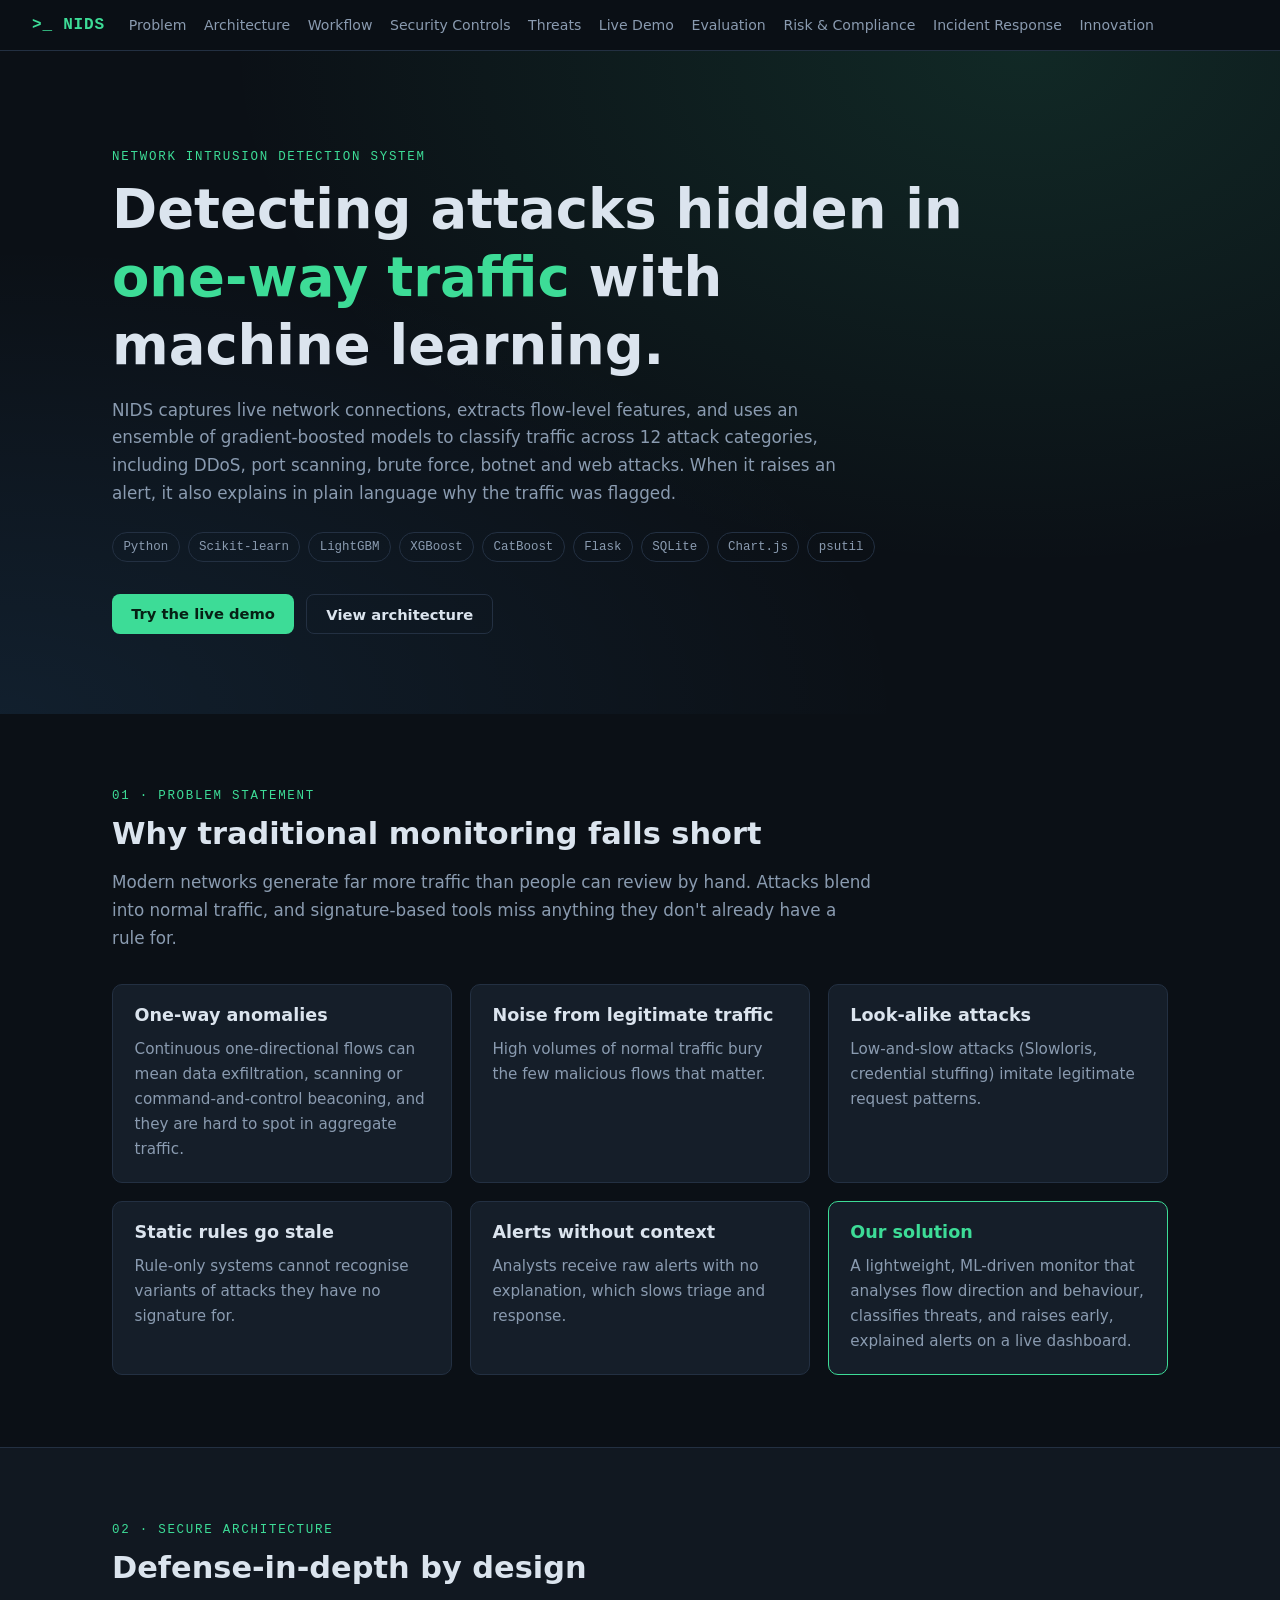
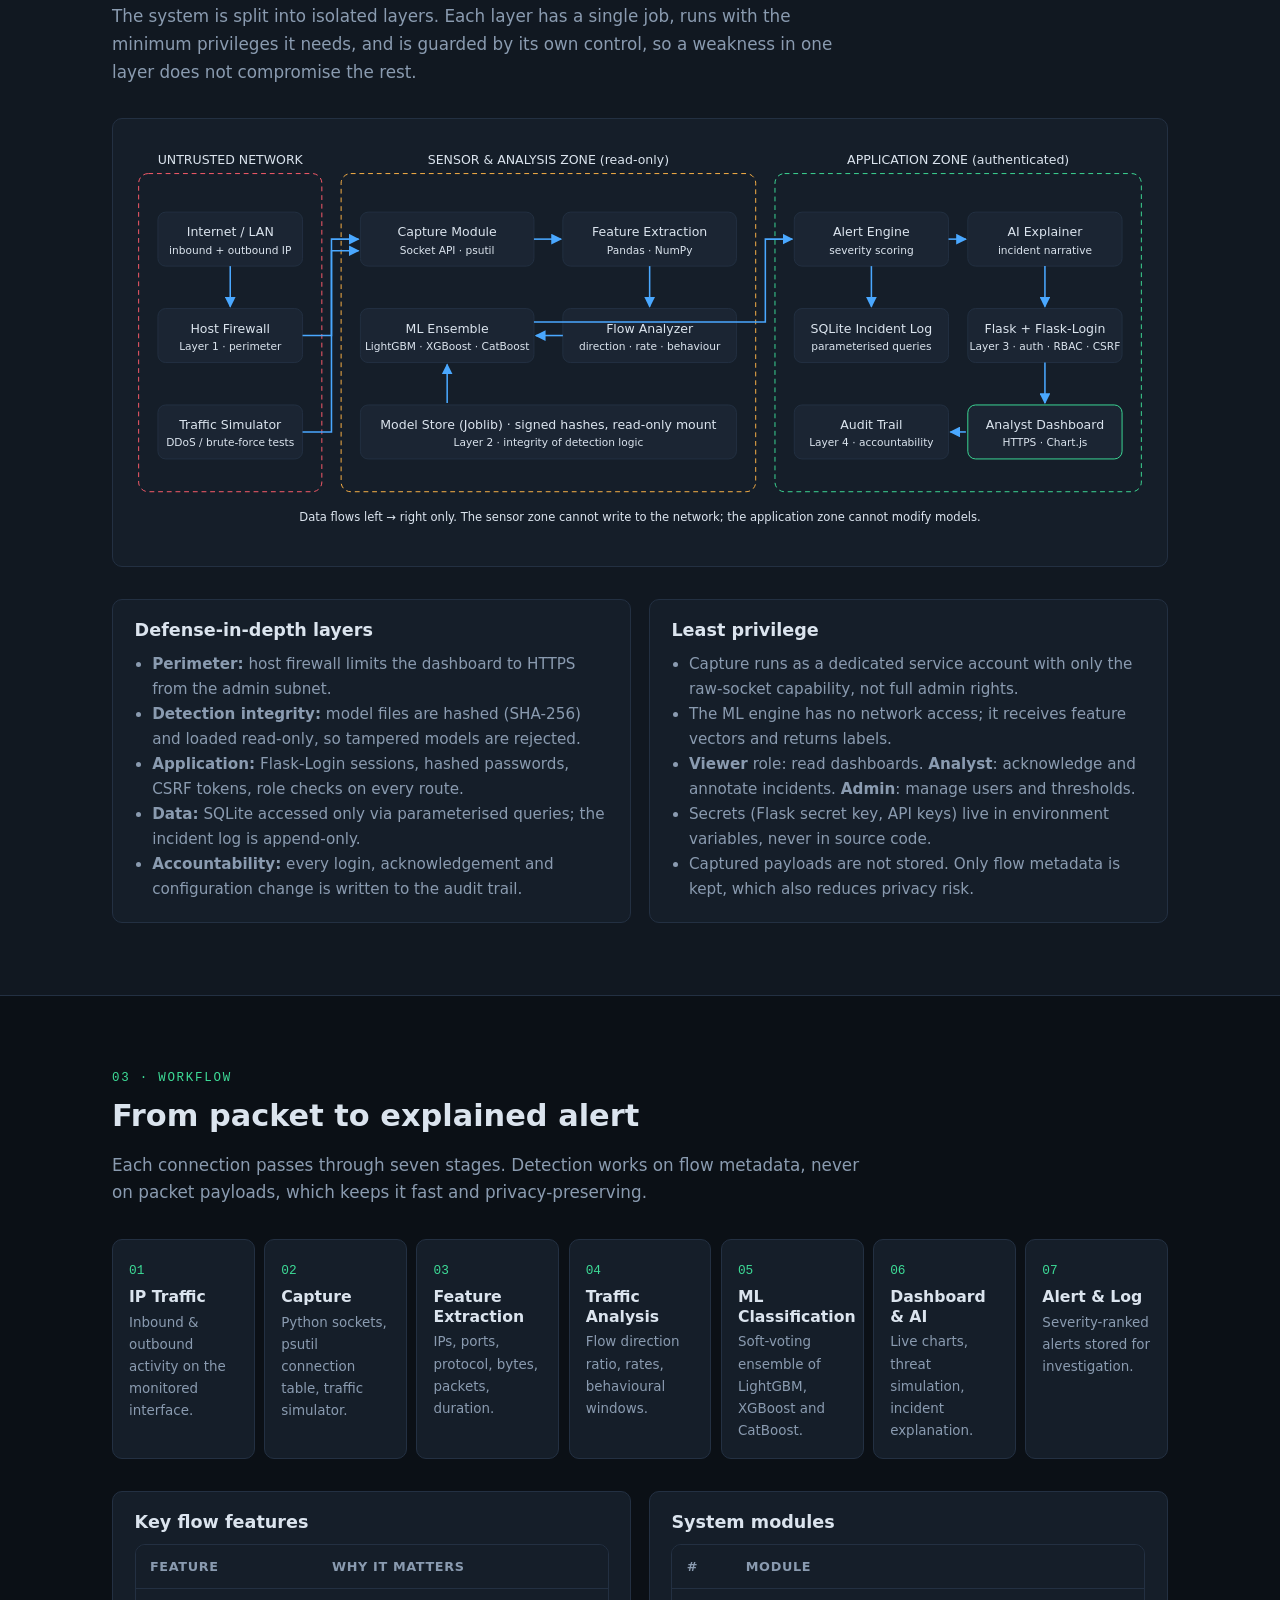
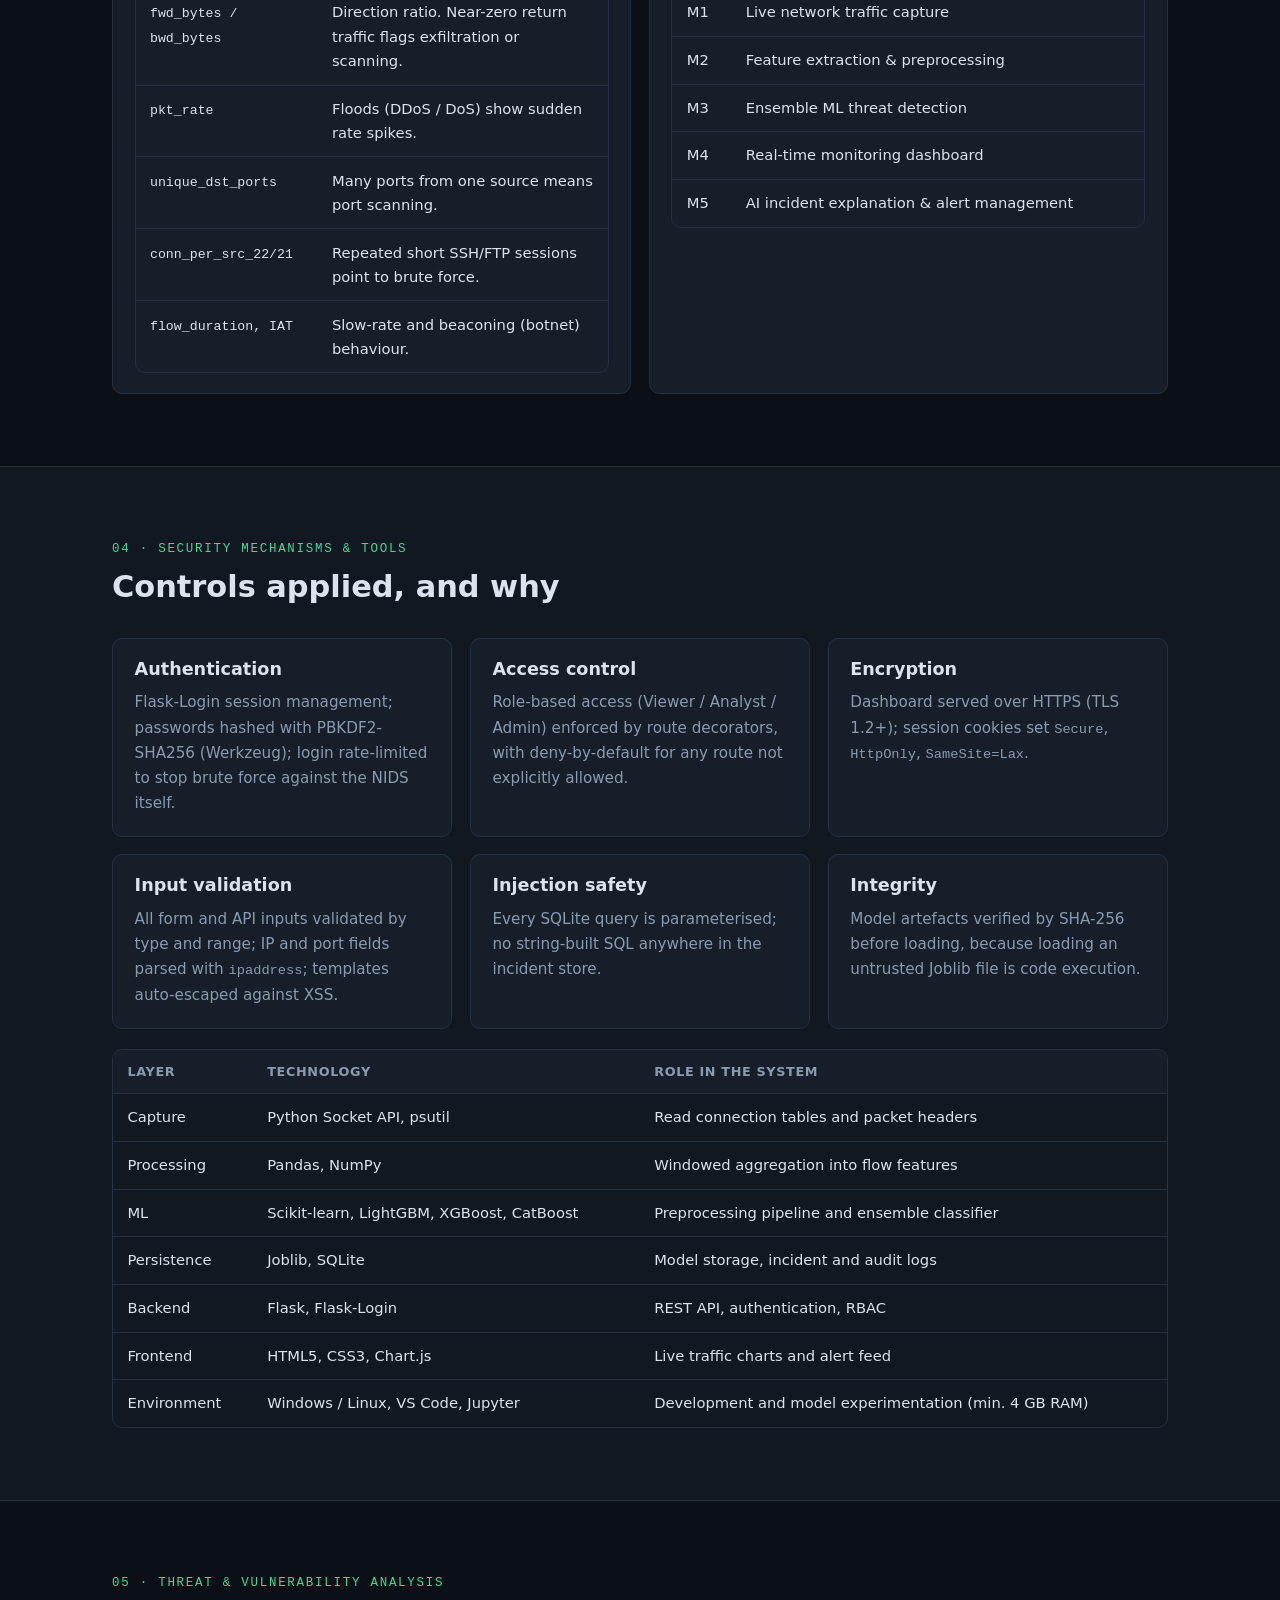
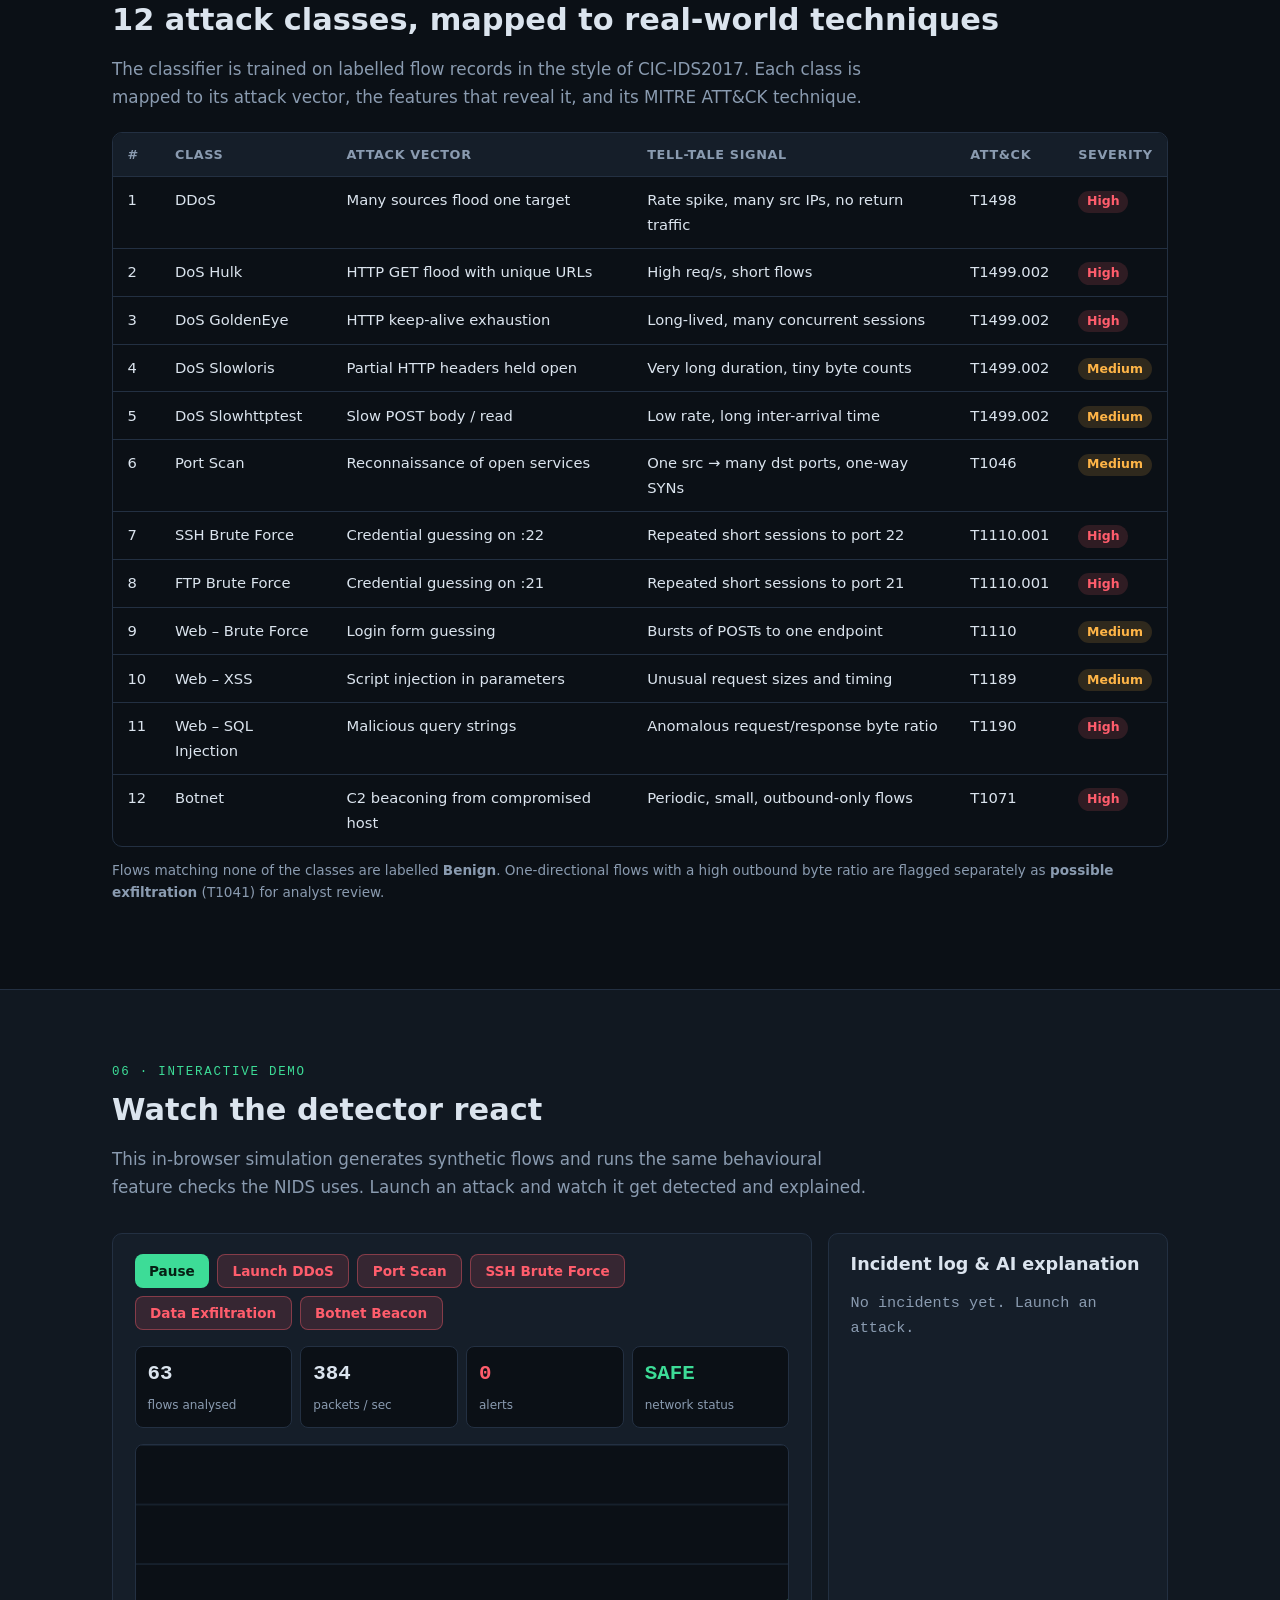
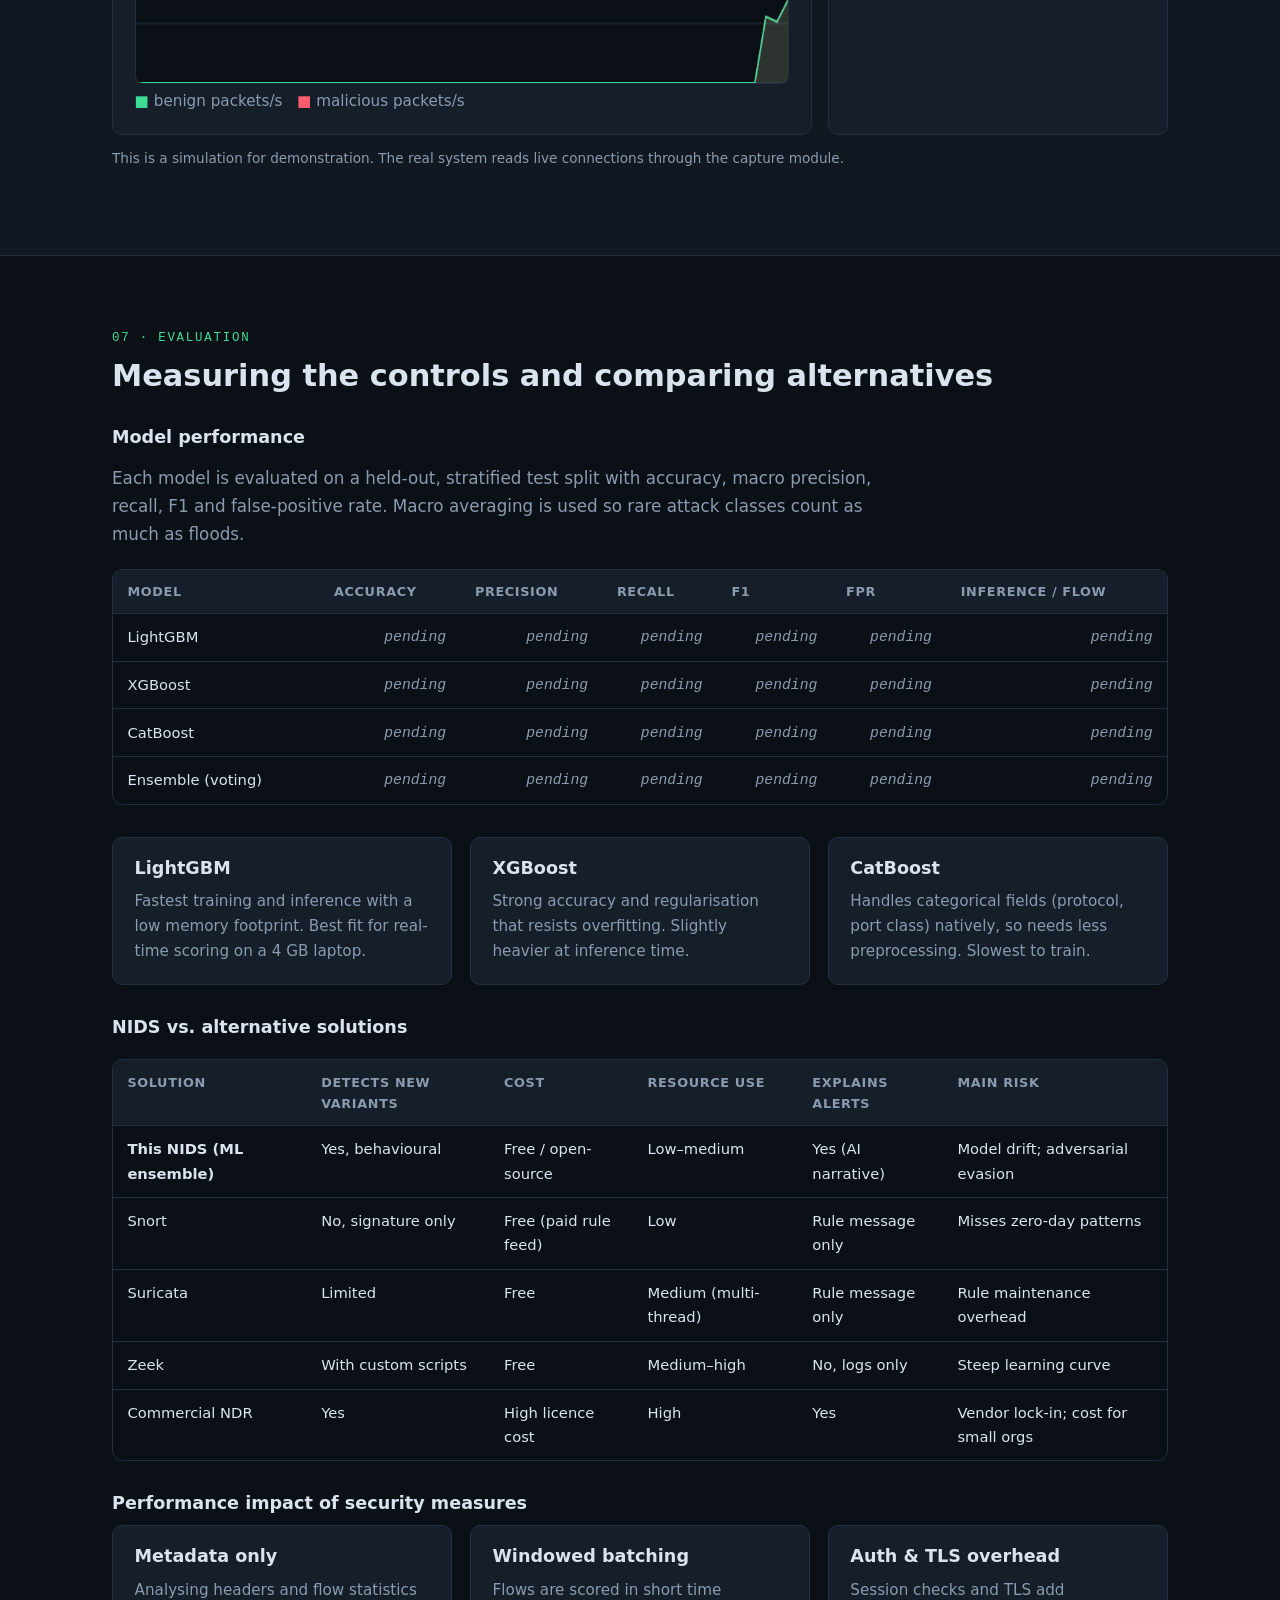
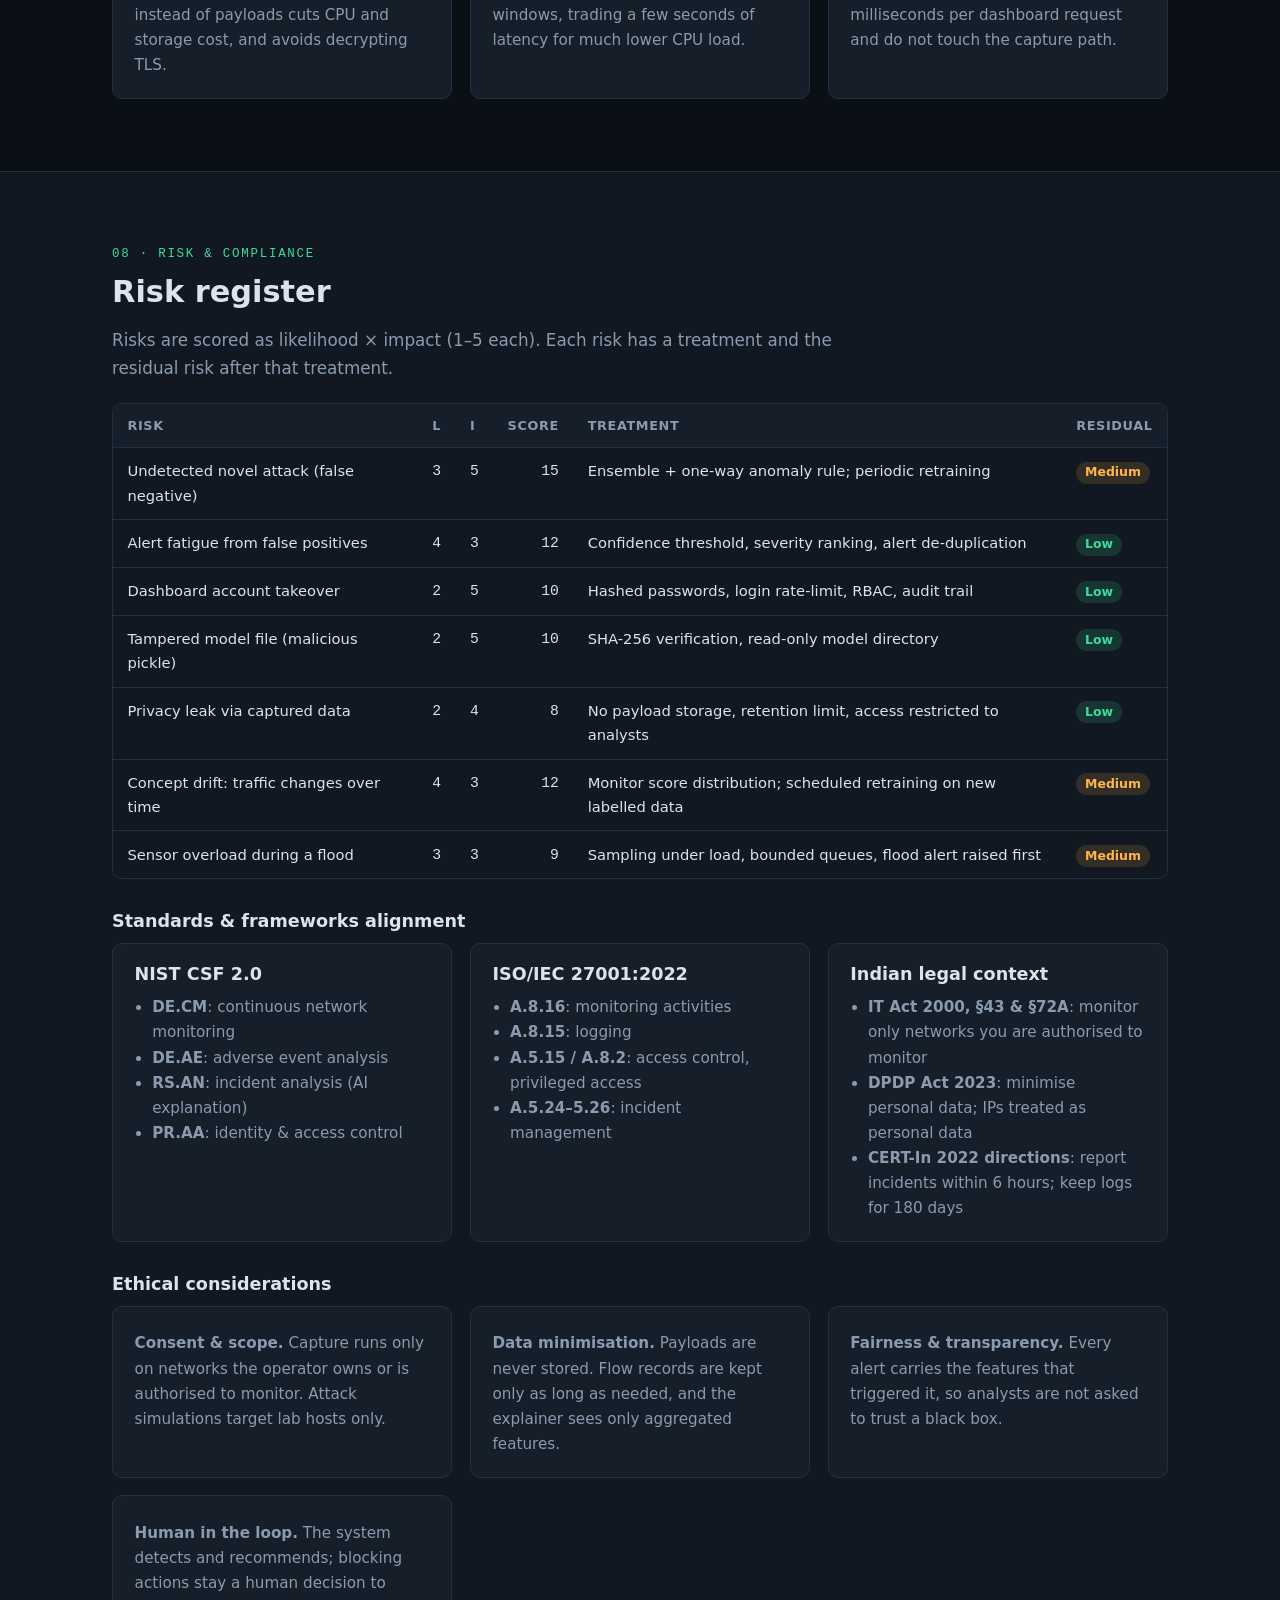
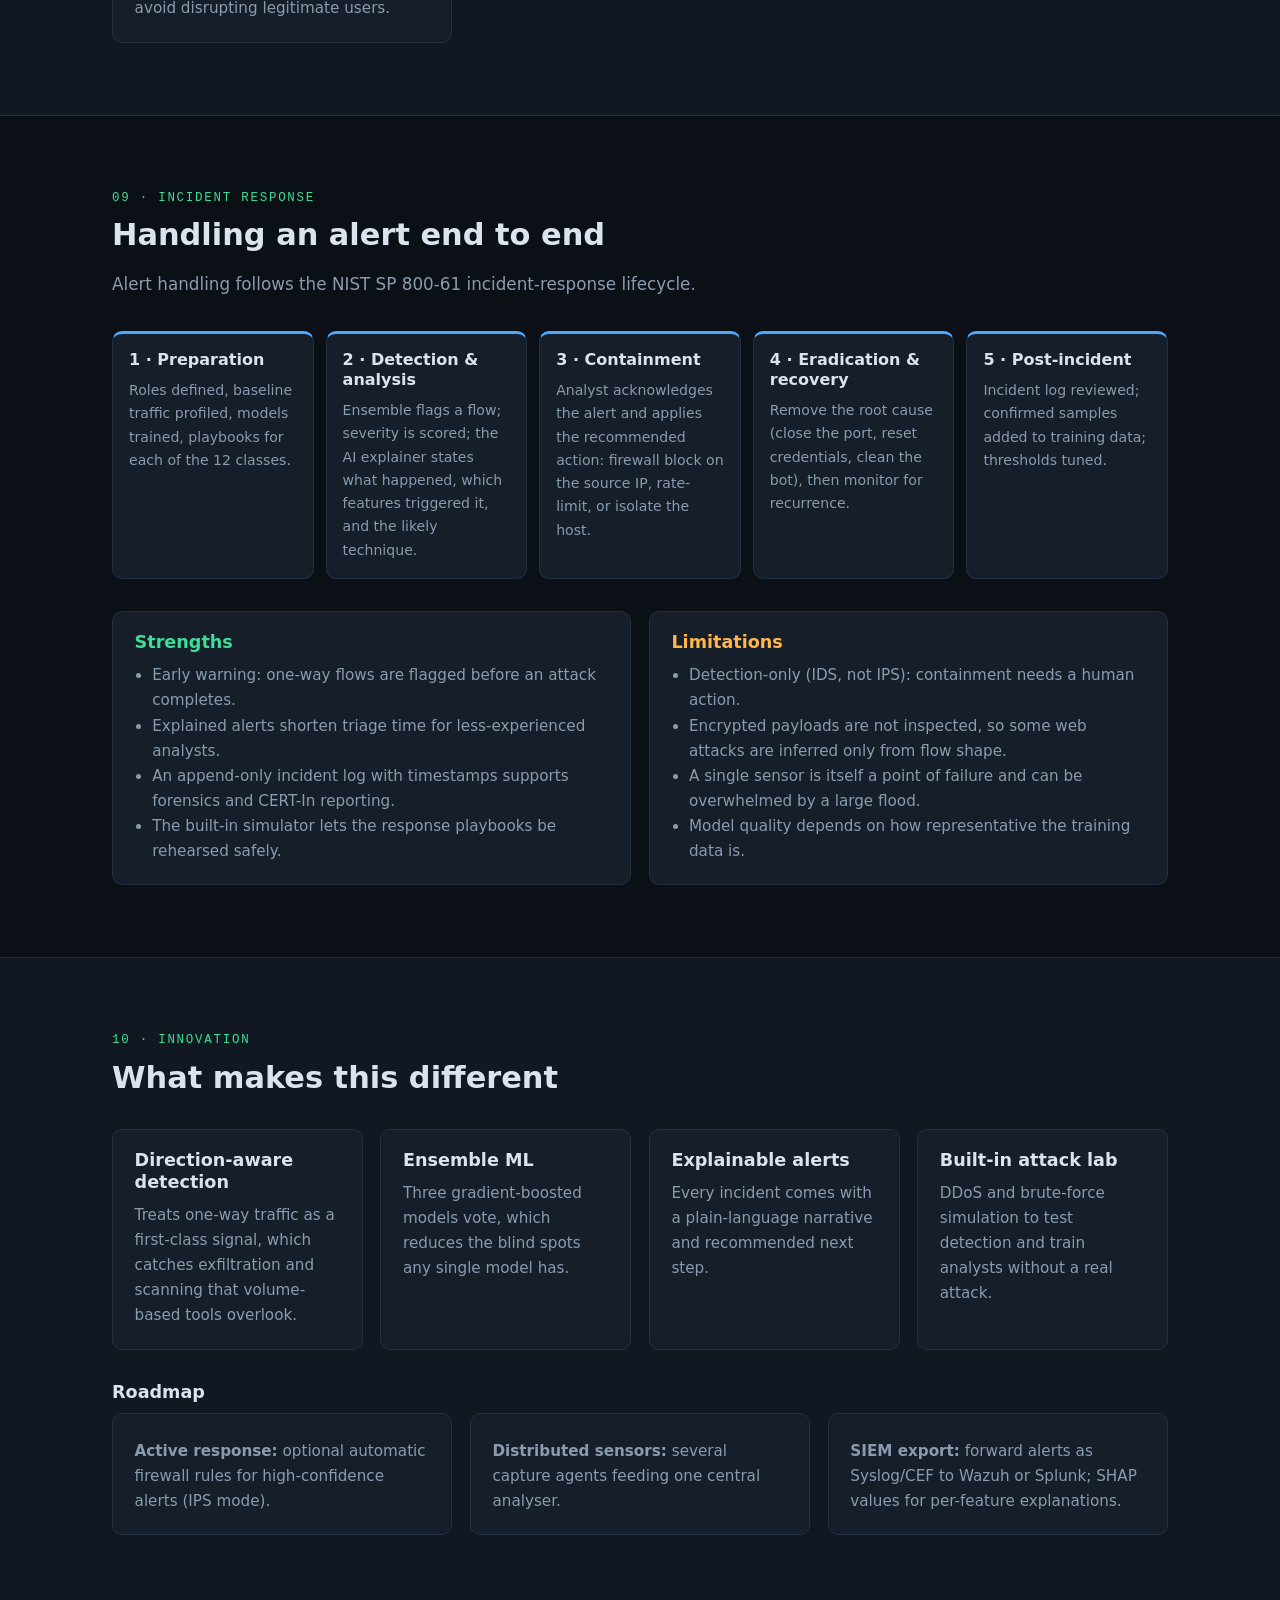
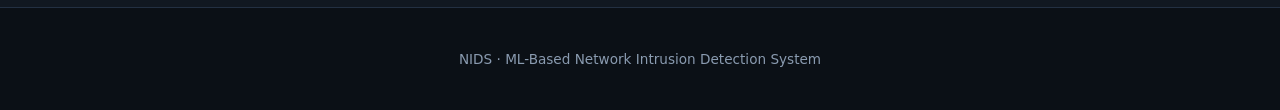
==== index.html @ 37cf3d82 "Add NIDS project website Co-Authored-By: Claude Opus 5.5 <noreply@anthropic.com>" ====
<!DOCTYPE html>
<html lang="en">
<head>
  <meta charset="UTF-8">
  <meta name="viewport" content="width=device-width, initial-scale=1">
  <title>NIDS – ML-Based Network Intrusion Detection System</title>
  <meta name="description" content="A lightweight, machine-learning powered Network Intrusion Detection System that captures traffic, detects one-directional anomalies and classifies 12 attack types.">
  <link rel="stylesheet" href="assets/style.css">
</head>
<body>

<nav class="nav">
  <span class="brand">&gt;_ NIDS</span>
  <ul>
    <li><a href="#problem">Problem</a></li>
    <li><a href="#architecture">Architecture</a></li>
    <li><a href="#workflow">Workflow</a></li>
    <li><a href="#controls">Security Controls</a></li>
    <li><a href="#threats">Threats</a></li>
    <li><a href="#demo">Live Demo</a></li>
    <li><a href="#evaluation">Evaluation</a></li>
    <li><a href="#risk">Risk &amp; Compliance</a></li>
    <li><a href="#incident">Incident Response</a></li>
    <li><a href="#innovation">Innovation</a></li>
  </ul>
</nav>

<!-- ================= HERO ================= -->
<header class="hero">
  <div class="wrap">
    <div class="eyebrow">Network Intrusion Detection System</div>
    <h1>Detecting attacks hidden in <span>one-way traffic</span> with machine learning.</h1>
    <p class="lead">NIDS captures live network connections, extracts flow-level features, and uses an ensemble of
      gradient-boosted models to classify traffic across 12 attack categories, including DDoS, port scanning,
      brute force, botnet and web attacks. When it raises an alert, it also explains in plain language why the
      traffic was flagged.</p>
    <div class="tags">
      <span class="tag">Python</span><span class="tag">Scikit-learn</span><span class="tag">LightGBM</span>
      <span class="tag">XGBoost</span><span class="tag">CatBoost</span><span class="tag">Flask</span>
      <span class="tag">SQLite</span><span class="tag">Chart.js</span><span class="tag">psutil</span>
    </div>
    <div class="cta">
      <a class="btn" href="#demo">Try the live demo</a>
      <a class="btn ghost" href="#architecture">View architecture</a>
    </div>
  </div>
</header>

<!-- ================= PROBLEM ================= -->
<section id="problem">
  <div class="wrap">
    <div class="eyebrow">01 · Problem statement</div>
    <h2>Why traditional monitoring falls short</h2>
    <p class="lead">Modern networks generate far more traffic than people can review by hand. Attacks blend into
      normal traffic, and signature-based tools miss anything they don't already have a rule for.</p>
    <div class="grid g3 mt">
      <div class="card"><h3>One-way anomalies</h3><p>Continuous one-directional flows can mean data exfiltration, scanning or command-and-control beaconing, and they are hard to spot in aggregate traffic.</p></div>
      <div class="card"><h3>Noise from legitimate traffic</h3><p>High volumes of normal traffic bury the few malicious flows that matter.</p></div>
      <div class="card"><h3>Look-alike attacks</h3><p>Low-and-slow attacks (Slowloris, credential stuffing) imitate legitimate request patterns.</p></div>
      <div class="card"><h3>Static rules go stale</h3><p>Rule-only systems cannot recognise variants of attacks they have no signature for.</p></div>
      <div class="card"><h3>Alerts without context</h3><p>Analysts receive raw alerts with no explanation, which slows triage and response.</p></div>
      <div class="card" style="border-color:var(--accent)"><h3 style="color:var(--accent)">Our solution</h3><p>A lightweight, ML-driven monitor that analyses flow direction and behaviour, classifies threats, and raises early, explained alerts on a live dashboard.</p></div>
    </div>
  </div>
</section>

<!-- ================= ARCHITECTURE ================= -->
<section id="architecture">
  <div class="wrap">
    <div class="eyebrow">02 · Secure architecture</div>
    <h2>Defense-in-depth by design</h2>
    <p class="lead">The system is split into isolated layers. Each layer has a single job, runs with the minimum
      privileges it needs, and is guarded by its own control, so a weakness in one layer does not compromise the rest.</p>

    <div class="diagram" role="img" aria-label="Layered architecture of the NIDS from the network edge to the analyst">
      <svg viewBox="0 0 1060 430" xmlns="http://www.w3.org/2000/svg">
        <defs>
          <marker id="arr" viewBox="0 0 10 10" refX="9" refY="5" markerWidth="7" markerHeight="7" orient="auto-start-reverse">
            <path d="M0,0 L10,5 L0,10 z" fill="#4aa8ff"/>
          </marker>
        </defs>
        <!-- zones -->
        <rect x="10" y="40" width="190" height="330" rx="10" fill="none" stroke="#ff5d6c" stroke-dasharray="5 4"/>
        <text x="105" y="30" text-anchor="middle" font-size="13" fill="#ff5d6c">UNTRUSTED NETWORK</text>
        <rect x="220" y="40" width="430" height="330" rx="10" fill="none" stroke="#ffb547" stroke-dasharray="5 4"/>
        <text x="435" y="30" text-anchor="middle" font-size="13" fill="#ffb547">SENSOR &amp; ANALYSIS ZONE (read-only)</text>
        <rect x="670" y="40" width="380" height="330" rx="10" fill="none" stroke="#3ddc97" stroke-dasharray="5 4"/>
        <text x="860" y="30" text-anchor="middle" font-size="13" fill="#3ddc97">APPLICATION ZONE (authenticated)</text>

        <!-- untrusted -->
        <g font-size="13">
          <rect x="30" y="80" width="150" height="56" rx="8" fill="#1b2533" stroke="#233042"/>
          <text x="105" y="105" text-anchor="middle">Internet / LAN</text>
          <text x="105" y="123" text-anchor="middle" font-size="11" fill="#8a9bb0">inbound + outbound IP</text>

          <rect x="30" y="180" width="150" height="56" rx="8" fill="#1b2533" stroke="#233042"/>
          <text x="105" y="205" text-anchor="middle">Host Firewall</text>
          <text x="105" y="223" text-anchor="middle" font-size="11" fill="#8a9bb0">Layer 1 · perimeter</text>

          <rect x="30" y="280" width="150" height="56" rx="8" fill="#1b2533" stroke="#233042"/>
          <text x="105" y="305" text-anchor="middle">Traffic Simulator</text>
          <text x="105" y="323" text-anchor="middle" font-size="11" fill="#8a9bb0">DDoS / brute-force tests</text>

          <!-- sensor -->
          <rect x="240" y="80" width="180" height="56" rx="8" fill="#1b2533" stroke="#233042"/>
          <text x="330" y="105" text-anchor="middle">Capture Module</text>
          <text x="330" y="123" text-anchor="middle" font-size="11" fill="#8a9bb0">Socket API · psutil</text>

          <rect x="450" y="80" width="180" height="56" rx="8" fill="#1b2533" stroke="#233042"/>
          <text x="540" y="105" text-anchor="middle">Feature Extraction</text>
          <text x="540" y="123" text-anchor="middle" font-size="11" fill="#8a9bb0">Pandas · NumPy</text>

          <rect x="450" y="180" width="180" height="56" rx="8" fill="#1b2533" stroke="#233042"/>
          <text x="540" y="205" text-anchor="middle">Flow Analyzer</text>
          <text x="540" y="223" text-anchor="middle" font-size="11" fill="#8a9bb0">direction · rate · behaviour</text>

          <rect x="240" y="180" width="180" height="56" rx="8" fill="#1b2533" stroke="#233042"/>
          <text x="330" y="205" text-anchor="middle">ML Ensemble</text>
          <text x="330" y="223" text-anchor="middle" font-size="11" fill="#8a9bb0">LightGBM · XGBoost · CatBoost</text>

          <rect x="240" y="280" width="390" height="56" rx="8" fill="#1b2533" stroke="#233042"/>
          <text x="435" y="305" text-anchor="middle">Model Store (Joblib) · signed hashes, read-only mount</text>
          <text x="435" y="323" text-anchor="middle" font-size="11" fill="#8a9bb0">Layer 2 · integrity of detection logic</text>

          <!-- app -->
          <rect x="690" y="80" width="160" height="56" rx="8" fill="#1b2533" stroke="#233042"/>
          <text x="770" y="105" text-anchor="middle">Alert Engine</text>
          <text x="770" y="123" text-anchor="middle" font-size="11" fill="#8a9bb0">severity scoring</text>

          <rect x="870" y="80" width="160" height="56" rx="8" fill="#1b2533" stroke="#233042"/>
          <text x="950" y="105" text-anchor="middle">AI Explainer</text>
          <text x="950" y="123" text-anchor="middle" font-size="11" fill="#8a9bb0">incident narrative</text>

          <rect x="690" y="180" width="160" height="56" rx="8" fill="#1b2533" stroke="#233042"/>
          <text x="770" y="205" text-anchor="middle">SQLite Incident Log</text>
          <text x="770" y="223" text-anchor="middle" font-size="11" fill="#8a9bb0">parameterised queries</text>

          <rect x="870" y="180" width="160" height="56" rx="8" fill="#1b2533" stroke="#233042"/>
          <text x="950" y="205" text-anchor="middle">Flask + Flask-Login</text>
          <text x="950" y="223" text-anchor="middle" font-size="11" fill="#8a9bb0">Layer 3 · auth · RBAC · CSRF</text>

          <rect x="870" y="280" width="160" height="56" rx="8" fill="#1b2533" stroke="#3ddc97"/>
          <text x="950" y="305" text-anchor="middle">Analyst Dashboard</text>
          <text x="950" y="323" text-anchor="middle" font-size="11" fill="#8a9bb0">HTTPS · Chart.js</text>

          <rect x="690" y="280" width="160" height="56" rx="8" fill="#1b2533" stroke="#233042"/>
          <text x="770" y="305" text-anchor="middle">Audit Trail</text>
          <text x="770" y="323" text-anchor="middle" font-size="11" fill="#8a9bb0">Layer 4 · accountability</text>
        </g>

        <!-- arrows -->
        <g stroke="#4aa8ff" stroke-width="1.6" fill="none" marker-end="url(#arr)">
          <path d="M105 136 V178"/>
          <path d="M180 208 H210 V108 H238"/>
          <path d="M180 308 H210 V120 H238"/>
          <path d="M420 108 H448"/>
          <path d="M540 136 V178"/>
          <path d="M450 208 H422"/>
          <path d="M330 278 V238"/>
          <path d="M420 194 H660 V108 H688"/>
          <path d="M850 108 H868"/>
          <path d="M770 136 V178"/>
          <path d="M950 136 V178"/>
          <path d="M950 236 V278"/>
          <path d="M868 308 H852"/>
        </g>
        <text x="530" y="400" text-anchor="middle" font-size="12" fill="#8a9bb0">Data flows left → right only. The sensor zone cannot write to the network; the application zone cannot modify models.</text>
      </svg>
    </div>

    <div class="grid g2 mt">
      <div class="card">
        <h3>Defense-in-depth layers</h3>
        <ul>
          <li><b>Perimeter:</b> host firewall limits the dashboard to HTTPS from the admin subnet.</li>
          <li><b>Detection integrity:</b> model files are hashed (SHA-256) and loaded read-only, so tampered models are rejected.</li>
          <li><b>Application:</b> Flask-Login sessions, hashed passwords, CSRF tokens, role checks on every route.</li>
          <li><b>Data:</b> SQLite accessed only via parameterised queries; the incident log is append-only.</li>
          <li><b>Accountability:</b> every login, acknowledgement and configuration change is written to the audit trail.</li>
        </ul>
      </div>
      <div class="card">
        <h3>Least privilege</h3>
        <ul>
          <li>Capture runs as a dedicated service account with only the raw-socket capability, not full admin rights.</li>
          <li>The ML engine has no network access; it receives feature vectors and returns labels.</li>
          <li><b>Viewer</b> role: read dashboards. <b>Analyst</b>: acknowledge and annotate incidents. <b>Admin</b>: manage users and thresholds.</li>
          <li>Secrets (Flask secret key, API keys) live in environment variables, never in source code.</li>
          <li>Captured payloads are not stored. Only flow metadata is kept, which also reduces privacy risk.</li>
        </ul>
      </div>
    </div>
  </div>
</section>

<!-- ================= WORKFLOW ================= -->
<section id="workflow">
  <div class="wrap">
    <div class="eyebrow">03 · Workflow</div>
    <h2>From packet to explained alert</h2>
    <p class="lead">Each connection passes through seven stages. Detection works on flow metadata, never on packet
      payloads, which keeps it fast and privacy-preserving.</p>
    <div class="pipeline">
      <div class="step"><h3>IP Traffic</h3><p>Inbound &amp; outbound activity on the monitored interface.</p></div>
      <div class="step"><h3>Capture</h3><p>Python sockets, psutil connection table, traffic simulator.</p></div>
      <div class="step"><h3>Feature Extraction</h3><p>IPs, ports, protocol, bytes, packets, duration.</p></div>
      <div class="step"><h3>Traffic Analysis</h3><p>Flow direction ratio, rates, behavioural windows.</p></div>
      <div class="step"><h3>ML Classification</h3><p>Soft-voting ensemble of LightGBM, XGBoost and CatBoost.</p></div>
      <div class="step"><h3>Dashboard &amp; AI</h3><p>Live charts, threat simulation, incident explanation.</p></div>
      <div class="step"><h3>Alert &amp; Log</h3><p>Severity-ranked alerts stored for investigation.</p></div>
    </div>

    <div class="grid g2 mt">
      <div class="card">
        <h3>Key flow features</h3>
        <div class="table-wrap" style="margin-top:.6rem">
          <table>
            <tr><th>Feature</th><th>Why it matters</th></tr>
            <tr><td><code>fwd_bytes / bwd_bytes</code></td><td>Direction ratio. Near-zero return traffic flags exfiltration or scanning.</td></tr>
            <tr><td><code>pkt_rate</code></td><td>Floods (DDoS / DoS) show sudden rate spikes.</td></tr>
            <tr><td><code>unique_dst_ports</code></td><td>Many ports from one source means port scanning.</td></tr>
            <tr><td><code>conn_per_src_22/21</code></td><td>Repeated short SSH/FTP sessions point to brute force.</td></tr>
            <tr><td><code>flow_duration, IAT</code></td><td>Slow-rate and beaconing (botnet) behaviour.</td></tr>
          </table>
        </div>
      </div>
      <div class="card">
        <h3>System modules</h3>
        <div class="table-wrap" style="margin-top:.6rem">
          <table>
            <tr><th>#</th><th>Module</th></tr>
            <tr><td>M1</td><td>Live network traffic capture</td></tr>
            <tr><td>M2</td><td>Feature extraction &amp; preprocessing</td></tr>
            <tr><td>M3</td><td>Ensemble ML threat detection</td></tr>
            <tr><td>M4</td><td>Real-time monitoring dashboard</td></tr>
            <tr><td>M5</td><td>AI incident explanation &amp; alert management</td></tr>
          </table>
        </div>
      </div>
    </div>
  </div>
</section>

<!-- ================= CONTROLS ================= -->
<section id="controls">
  <div class="wrap">
    <div class="eyebrow">04 · Security mechanisms &amp; tools</div>
    <h2>Controls applied, and why</h2>
    <div class="grid g3 mt">
      <div class="card"><h3>Authentication</h3><p>Flask-Login session management; passwords hashed with PBKDF2-SHA256 (Werkzeug); login rate-limited to stop brute force against the NIDS itself.</p></div>
      <div class="card"><h3>Access control</h3><p>Role-based access (Viewer / Analyst / Admin) enforced by route decorators, with deny-by-default for any route not explicitly allowed.</p></div>
      <div class="card"><h3>Encryption</h3><p>Dashboard served over HTTPS (TLS 1.2+); session cookies set <code>Secure</code>, <code>HttpOnly</code>, <code>SameSite=Lax</code>.</p></div>
      <div class="card"><h3>Input validation</h3><p>All form and API inputs validated by type and range; IP and port fields parsed with <code>ipaddress</code>; templates auto-escaped against XSS.</p></div>
      <div class="card"><h3>Injection safety</h3><p>Every SQLite query is parameterised; no string-built SQL anywhere in the incident store.</p></div>
      <div class="card"><h3>Integrity</h3><p>Model artefacts verified by SHA-256 before loading, because loading an untrusted Joblib file is code execution.</p></div>
    </div>

    <div class="table-wrap mt">
      <table>
        <tr><th>Layer</th><th>Technology</th><th>Role in the system</th></tr>
        <tr><td>Capture</td><td>Python Socket API, psutil</td><td>Read connection tables and packet headers</td></tr>
        <tr><td>Processing</td><td>Pandas, NumPy</td><td>Windowed aggregation into flow features</td></tr>
        <tr><td>ML</td><td>Scikit-learn, LightGBM, XGBoost, CatBoost</td><td>Preprocessing pipeline and ensemble classifier</td></tr>
        <tr><td>Persistence</td><td>Joblib, SQLite</td><td>Model storage, incident and audit logs</td></tr>
        <tr><td>Backend</td><td>Flask, Flask-Login</td><td>REST API, authentication, RBAC</td></tr>
        <tr><td>Frontend</td><td>HTML5, CSS3, Chart.js</td><td>Live traffic charts and alert feed</td></tr>
        <tr><td>Environment</td><td>Windows / Linux, VS Code, Jupyter</td><td>Development and model experimentation (min. 4 GB RAM)</td></tr>
      </table>
    </div>
  </div>
</section>

<!-- ================= THREATS ================= -->
<section id="threats">
  <div class="wrap">
    <div class="eyebrow">05 · Threat &amp; vulnerability analysis</div>
    <h2>12 attack classes, mapped to real-world techniques</h2>
    <p class="lead">The classifier is trained on labelled flow records in the style of CIC-IDS2017. Each class is mapped
      to its attack vector, the features that reveal it, and its MITRE ATT&amp;CK technique.</p>
    <div class="table-wrap">
      <table>
        <tr><th>#</th><th>Class</th><th>Attack vector</th><th>Tell-tale signal</th><th>ATT&amp;CK</th><th>Severity</th></tr>
        <tr><td>1</td><td>DDoS</td><td>Many sources flood one target</td><td>Rate spike, many src IPs, no return traffic</td><td>T1498</td><td><span class="pill hi">High</span></td></tr>
        <tr><td>2</td><td>DoS Hulk</td><td>HTTP GET flood with unique URLs</td><td>High req/s, short flows</td><td>T1499.002</td><td><span class="pill hi">High</span></td></tr>
        <tr><td>3</td><td>DoS GoldenEye</td><td>HTTP keep-alive exhaustion</td><td>Long-lived, many concurrent sessions</td><td>T1499.002</td><td><span class="pill hi">High</span></td></tr>
        <tr><td>4</td><td>DoS Slowloris</td><td>Partial HTTP headers held open</td><td>Very long duration, tiny byte counts</td><td>T1499.002</td><td><span class="pill md">Medium</span></td></tr>
        <tr><td>5</td><td>DoS Slowhttptest</td><td>Slow POST body / read</td><td>Low rate, long inter-arrival time</td><td>T1499.002</td><td><span class="pill md">Medium</span></td></tr>
        <tr><td>6</td><td>Port Scan</td><td>Reconnaissance of open services</td><td>One src → many dst ports, one-way SYNs</td><td>T1046</td><td><span class="pill md">Medium</span></td></tr>
        <tr><td>7</td><td>SSH Brute Force</td><td>Credential guessing on :22</td><td>Repeated short sessions to port 22</td><td>T1110.001</td><td><span class="pill hi">High</span></td></tr>
        <tr><td>8</td><td>FTP Brute Force</td><td>Credential guessing on :21</td><td>Repeated short sessions to port 21</td><td>T1110.001</td><td><span class="pill hi">High</span></td></tr>
        <tr><td>9</td><td>Web – Brute Force</td><td>Login form guessing</td><td>Bursts of POSTs to one endpoint</td><td>T1110</td><td><span class="pill md">Medium</span></td></tr>
        <tr><td>10</td><td>Web – XSS</td><td>Script injection in parameters</td><td>Unusual request sizes and timing</td><td>T1189</td><td><span class="pill md">Medium</span></td></tr>
        <tr><td>11</td><td>Web – SQL Injection</td><td>Malicious query strings</td><td>Anomalous request/response byte ratio</td><td>T1190</td><td><span class="pill hi">High</span></td></tr>
        <tr><td>12</td><td>Botnet</td><td>C2 beaconing from compromised host</td><td>Periodic, small, outbound-only flows</td><td>T1071</td><td><span class="pill hi">High</span></td></tr>
      </table>
    </div>
    <p class="note">Flows matching none of the classes are labelled <b>Benign</b>. One-directional flows with a high
      outbound byte ratio are flagged separately as <b>possible exfiltration</b> (T1041) for analyst review.</p>
  </div>
</section>

<!-- ================= DEMO ================= -->
<section id="demo">
  <div class="wrap">
    <div class="eyebrow">06 · Interactive demo</div>
    <h2>Watch the detector react</h2>
    <p class="lead">This in-browser simulation generates synthetic flows and runs the same behavioural feature checks the
      NIDS uses. Launch an attack and watch it get detected and explained.</p>

    <div class="demo">
      <div class="card">
        <div class="controls">
          <button class="btn" id="toggle">Pause</button>
          <button class="btn attack" data-attack="ddos">Launch DDoS</button>
          <button class="btn attack" data-attack="scan">Port Scan</button>
          <button class="btn attack" data-attack="brute">SSH Brute Force</button>
          <button class="btn attack" data-attack="exfil">Data Exfiltration</button>
          <button class="btn attack" data-attack="botnet">Botnet Beacon</button>
        </div>
        <div class="stats">
          <div class="stat"><b id="s-flows">0</b><span>flows analysed</span></div>
          <div class="stat"><b id="s-rate">0</b><span>packets / sec</span></div>
          <div class="stat"><b id="s-alerts" style="color:var(--bad)">0</b><span>alerts</span></div>
          <div class="stat"><b id="s-status" style="color:var(--accent)">SAFE</b><span>network status</span></div>
        </div>
        <canvas id="chart" width="900" height="240"></canvas>
        <p class="note"><span style="color:var(--accent)">■</span> benign packets/s &nbsp; <span style="color:var(--bad)">■</span> malicious packets/s</p>
      </div>
      <div class="card">
        <h3>Incident log &amp; AI explanation</h3>
        <div class="log" id="log"><p class="note">No incidents yet. Launch an attack.</p></div>
      </div>
    </div>
    <p class="note">This is a simulation for demonstration. The real system reads live connections through the capture module.</p>
  </div>
</section>

<!-- ================= EVALUATION ================= -->
<section id="evaluation">
  <div class="wrap">
    <div class="eyebrow">07 · Evaluation</div>
    <h2>Measuring the controls and comparing alternatives</h2>

    <h3 class="mt">Model performance</h3>
    <p class="lead">Each model is evaluated on a held-out, stratified test split with accuracy, macro precision, recall,
      F1 and false-positive rate. Macro averaging is used so rare attack classes count as much as floods.</p>
    <div class="table-wrap">
      <table id="metrics">
        <tr><th>Model</th><th class="num">Accuracy</th><th class="num">Precision</th><th class="num">Recall</th><th class="num">F1</th><th class="num">FPR</th><th class="num">Inference / flow</th></tr>
      </table>
    </div>

    <div class="grid g3 mt">
      <div class="card"><h3>LightGBM</h3><p>Fastest training and inference with a low memory footprint. Best fit for real-time scoring on a 4 GB laptop.</p></div>
      <div class="card"><h3>XGBoost</h3><p>Strong accuracy and regularisation that resists overfitting. Slightly heavier at inference time.</p></div>
      <div class="card"><h3>CatBoost</h3><p>Handles categorical fields (protocol, port class) natively, so needs less preprocessing. Slowest to train.</p></div>
    </div>

    <h3 class="mt">NIDS vs. alternative solutions</h3>
    <div class="table-wrap">
      <table>
        <tr><th>Solution</th><th>Detects new variants</th><th>Cost</th><th>Resource use</th><th>Explains alerts</th><th>Main risk</th></tr>
        <tr><td><b>This NIDS (ML ensemble)</b></td><td>Yes, behavioural</td><td>Free / open-source</td><td>Low–medium</td><td>Yes (AI narrative)</td><td>Model drift; adversarial evasion</td></tr>
        <tr><td>Snort</td><td>No, signature only</td><td>Free (paid rule feed)</td><td>Low</td><td>Rule message only</td><td>Misses zero-day patterns</td></tr>
        <tr><td>Suricata</td><td>Limited</td><td>Free</td><td>Medium (multi-thread)</td><td>Rule message only</td><td>Rule maintenance overhead</td></tr>
        <tr><td>Zeek</td><td>With custom scripts</td><td>Free</td><td>Medium–high</td><td>No, logs only</td><td>Steep learning curve</td></tr>
        <tr><td>Commercial NDR</td><td>Yes</td><td>High licence cost</td><td>High</td><td>Yes</td><td>Vendor lock-in; cost for small orgs</td></tr>
      </table>
    </div>

    <h3 class="mt">Performance impact of security measures</h3>
    <div class="grid g3">
      <div class="card"><h3>Metadata only</h3><p>Analysing headers and flow statistics instead of payloads cuts CPU and storage cost, and avoids decrypting TLS.</p></div>
      <div class="card"><h3>Windowed batching</h3><p>Flows are scored in short time windows, trading a few seconds of latency for much lower CPU load.</p></div>
      <div class="card"><h3>Auth &amp; TLS overhead</h3><p>Session checks and TLS add milliseconds per dashboard request and do not touch the capture path.</p></div>
    </div>
  </div>
</section>

<!-- ================= RISK ================= -->
<section id="risk">
  <div class="wrap">
    <div class="eyebrow">08 · Risk &amp; compliance</div>
    <h2>Risk register</h2>
    <p class="lead">Risks are scored as likelihood × impact (1–5 each). Each risk has a treatment and the residual risk
      after that treatment.</p>
    <div class="table-wrap">
      <table>
        <tr><th>Risk</th><th class="num">L</th><th class="num">I</th><th class="num">Score</th><th>Treatment</th><th>Residual</th></tr>
        <tr><td>Undetected novel attack (false negative)</td><td class="num">3</td><td class="num">5</td><td class="num">15</td><td>Ensemble + one-way anomaly rule; periodic retraining</td><td><span class="pill md">Medium</span></td></tr>
        <tr><td>Alert fatigue from false positives</td><td class="num">4</td><td class="num">3</td><td class="num">12</td><td>Confidence threshold, severity ranking, alert de-duplication</td><td><span class="pill lo">Low</span></td></tr>
        <tr><td>Dashboard account takeover</td><td class="num">2</td><td class="num">5</td><td class="num">10</td><td>Hashed passwords, login rate-limit, RBAC, audit trail</td><td><span class="pill lo">Low</span></td></tr>
        <tr><td>Tampered model file (malicious pickle)</td><td class="num">2</td><td class="num">5</td><td class="num">10</td><td>SHA-256 verification, read-only model directory</td><td><span class="pill lo">Low</span></td></tr>
        <tr><td>Privacy leak via captured data</td><td class="num">2</td><td class="num">4</td><td class="num">8</td><td>No payload storage, retention limit, access restricted to analysts</td><td><span class="pill lo">Low</span></td></tr>
        <tr><td>Concept drift: traffic changes over time</td><td class="num">4</td><td class="num">3</td><td class="num">12</td><td>Monitor score distribution; scheduled retraining on new labelled data</td><td><span class="pill md">Medium</span></td></tr>
        <tr><td>Sensor overload during a flood</td><td class="num">3</td><td class="num">3</td><td class="num">9</td><td>Sampling under load, bounded queues, flood alert raised first</td><td><span class="pill md">Medium</span></td></tr>
      </table>
    </div>

    <h3 class="mt">Standards &amp; frameworks alignment</h3>
    <div class="grid g3">
      <div class="card"><h3>NIST CSF 2.0</h3><ul><li><b>DE.CM</b>: continuous network monitoring</li><li><b>DE.AE</b>: adverse event analysis</li><li><b>RS.AN</b>: incident analysis (AI explanation)</li><li><b>PR.AA</b>: identity &amp; access control</li></ul></div>
      <div class="card"><h3>ISO/IEC 27001:2022</h3><ul><li><b>A.8.16</b>: monitoring activities</li><li><b>A.8.15</b>: logging</li><li><b>A.5.15 / A.8.2</b>: access control, privileged access</li><li><b>A.5.24–5.26</b>: incident management</li></ul></div>
      <div class="card"><h3>Indian legal context</h3><ul><li><b>IT Act 2000, §43 &amp; §72A</b>: monitor only networks you are authorised to monitor</li><li><b>DPDP Act 2023</b>: minimise personal data; IPs treated as personal data</li><li><b>CERT-In 2022 directions</b>: report incidents within 6 hours; keep logs for 180 days</li></ul></div>
    </div>

    <h3 class="mt">Ethical considerations</h3>
    <div class="grid g2">
      <div class="card"><p><b>Consent &amp; scope.</b> Capture runs only on networks the operator owns or is authorised to monitor. Attack simulations target lab hosts only.</p></div>
      <div class="card"><p><b>Data minimisation.</b> Payloads are never stored. Flow records are kept only as long as needed, and the explainer sees only aggregated features.</p></div>
      <div class="card"><p><b>Fairness &amp; transparency.</b> Every alert carries the features that triggered it, so analysts are not asked to trust a black box.</p></div>
      <div class="card"><p><b>Human in the loop.</b> The system detects and recommends; blocking actions stay a human decision to avoid disrupting legitimate users.</p></div>
    </div>
  </div>
</section>

<!-- ================= INCIDENT RESPONSE ================= -->
<section id="incident">
  <div class="wrap">
    <div class="eyebrow">09 · Incident response</div>
    <h2>Handling an alert end to end</h2>
    <p class="lead">Alert handling follows the NIST SP 800-61 incident-response lifecycle.</p>
    <div class="lifecycle">
      <div class="phase"><h3>1 · Preparation</h3><p>Roles defined, baseline traffic profiled, models trained, playbooks for each of the 12 classes.</p></div>
      <div class="phase"><h3>2 · Detection &amp; analysis</h3><p>Ensemble flags a flow; severity is scored; the AI explainer states what happened, which features triggered it, and the likely technique.</p></div>
      <div class="phase"><h3>3 · Containment</h3><p>Analyst acknowledges the alert and applies the recommended action: firewall block on the source IP, rate-limit, or isolate the host.</p></div>
      <div class="phase"><h3>4 · Eradication &amp; recovery</h3><p>Remove the root cause (close the port, reset credentials, clean the bot), then monitor for recurrence.</p></div>
      <div class="phase"><h3>5 · Post-incident</h3><p>Incident log reviewed; confirmed samples added to training data; thresholds tuned.</p></div>
    </div>

    <div class="grid g2 mt">
      <div class="card"><h3 style="color:var(--accent)">Strengths</h3><ul>
        <li>Early warning: one-way flows are flagged before an attack completes.</li>
        <li>Explained alerts shorten triage time for less-experienced analysts.</li>
        <li>An append-only incident log with timestamps supports forensics and CERT-In reporting.</li>
        <li>The built-in simulator lets the response playbooks be rehearsed safely.</li></ul></div>
      <div class="card"><h3 style="color:var(--warn)">Limitations</h3><ul>
        <li>Detection-only (IDS, not IPS): containment needs a human action.</li>
        <li>Encrypted payloads are not inspected, so some web attacks are inferred only from flow shape.</li>
        <li>A single sensor is itself a point of failure and can be overwhelmed by a large flood.</li>
        <li>Model quality depends on how representative the training data is.</li></ul></div>
    </div>
  </div>
</section>

<!-- ================= INNOVATION ================= -->
<section id="innovation">
  <div class="wrap">
    <div class="eyebrow">10 · Innovation</div>
    <h2>What makes this different</h2>
    <div class="grid g4 mt">
      <div class="card"><h3>Direction-aware detection</h3><p>Treats one-way traffic as a first-class signal, which catches exfiltration and scanning that volume-based tools overlook.</p></div>
      <div class="card"><h3>Ensemble ML</h3><p>Three gradient-boosted models vote, which reduces the blind spots any single model has.</p></div>
      <div class="card"><h3>Explainable alerts</h3><p>Every incident comes with a plain-language narrative and recommended next step.</p></div>
      <div class="card"><h3>Built-in attack lab</h3><p>DDoS and brute-force simulation to test detection and train analysts without a real attack.</p></div>
    </div>

    <h3 class="mt">Roadmap</h3>
    <div class="grid g3">
      <div class="card"><p><b>Active response:</b> optional automatic firewall rules for high-confidence alerts (IPS mode).</p></div>
      <div class="card"><p><b>Distributed sensors:</b> several capture agents feeding one central analyser.</p></div>
      <div class="card"><p><b>SIEM export:</b> forward alerts as Syslog/CEF to Wazuh or Splunk; SHAP values for per-feature explanations.</p></div>
    </div>
  </div>
</section>

<footer>
  <div class="wrap">NIDS · ML-Based Network Intrusion Detection System</div>
</footer>

<script src="assets/results.js"></script>
<script src="assets/app.js"></script>
</body>
</html>
---- assets/style.css ----
:root {
  --bg: #0b1016;
  --bg-2: #111821;
  --panel: #151e29;
  --line: #233042;
  --text: #dbe4ee;
  --muted: #8a9bb0;
  --accent: #3ddc97;
  --accent-2: #4aa8ff;
  --warn: #ffb547;
  --bad: #ff5d6c;
  --radius: 10px;
  --mono: "JetBrains Mono", "Cascadia Code", Consolas, monospace;
  --sans: "Inter", "Segoe UI", system-ui, -apple-system, sans-serif;
}

* { box-sizing: border-box; }
html { scroll-behavior: smooth; }
body {
  margin: 0;
  background: var(--bg);
  color: var(--text);
  font: 16px/1.65 var(--sans);
}
a { color: var(--accent-2); text-decoration: none; }
a:hover { text-decoration: underline; }
code, .mono { font-family: var(--mono); font-size: .9em; }

/* ---------- nav ---------- */
.nav {
  position: sticky; top: 0; z-index: 10;
  display: flex; align-items: center; gap: 1.5rem;
  padding: .75rem 2rem;
  background: rgba(11, 16, 22, .92);
  backdrop-filter: blur(8px);
  border-bottom: 1px solid var(--line);
}
.brand { font-family: var(--mono); font-weight: 700; color: var(--accent); letter-spacing: .05em; }
.nav ul { display: flex; gap: 1.1rem; list-style: none; margin: 0; padding: 0; flex-wrap: wrap; }
.nav ul a { color: var(--muted); font-size: .88rem; }
.nav ul a:hover { color: var(--text); text-decoration: none; }

/* ---------- layout ---------- */
.wrap { max-width: 1120px; margin: 0 auto; padding: 0 2rem; }
section { padding: 4.5rem 0; border-bottom: 1px solid var(--line); }
section:nth-of-type(even) { background: var(--bg-2); }
h1, h2, h3 { line-height: 1.25; margin: 0 0 .6rem; }
h2 { font-size: 1.9rem; }
h3 { font-size: 1.1rem; }
.eyebrow {
  font-family: var(--mono); font-size: .78rem; text-transform: uppercase;
  letter-spacing: .14em; color: var(--accent); margin-bottom: .5rem;
}
.lead { color: var(--muted); max-width: 760px; font-size: 1.05rem; }
.grid { display: grid; gap: 1.1rem; }
.g2 { grid-template-columns: repeat(auto-fit, minmax(320px, 1fr)); }
.g3 { grid-template-columns: repeat(auto-fit, minmax(260px, 1fr)); }
.g4 { grid-template-columns: repeat(auto-fit, minmax(210px, 1fr)); }
.card {
  background: var(--panel); border: 1px solid var(--line);
  border-radius: var(--radius); padding: 1.25rem 1.35rem;
}
.card p { margin: .3rem 0 0; color: var(--muted); font-size: .95rem; }
.card ul { margin: .4rem 0 0; padding-left: 1.1rem; color: var(--muted); font-size: .95rem; }
.mt { margin-top: 2rem; }

/* ---------- hero ---------- */
.hero { padding: 6rem 0 5rem; background:
  radial-gradient(ellipse at 80% 0%, rgba(61,220,151,.12), transparent 55%),
  radial-gradient(ellipse at 0% 100%, rgba(74,168,255,.10), transparent 50%); }
.hero h1 { font-size: clamp(2.2rem, 5vw, 3.4rem); max-width: 860px; }
.hero h1 span { color: var(--accent); }
.tags { display: flex; flex-wrap: wrap; gap: .5rem; margin-top: 1.5rem; }
.tag {
  font-family: var(--mono); font-size: .78rem; padding: .25rem .65rem;
  border: 1px solid var(--line); border-radius: 999px; color: var(--muted);
}
.btn {
  display: inline-block; padding: .65rem 1.2rem; border-radius: 8px;
  background: var(--accent); color: #062014; font-weight: 600;
  border: 0; cursor: pointer; font: 600 .92rem var(--sans);
}
.btn:hover { text-decoration: none; filter: brightness(1.1); }
.btn.ghost { background: transparent; color: var(--text); border: 1px solid var(--line); }
.cta { display: flex; gap: .75rem; margin-top: 2rem; flex-wrap: wrap; }

/* ---------- pipeline ---------- */
.pipeline { display: grid; grid-template-columns: repeat(auto-fit, minmax(140px, 1fr)); gap: .6rem; margin-top: 2rem; counter-reset: step; }
.step {
  position: relative; background: var(--panel); border: 1px solid var(--line);
  border-radius: var(--radius); padding: 1rem; counter-increment: step;
}
.step::before {
  content: counter(step, decimal-leading-zero);
  font-family: var(--mono); color: var(--accent); font-size: .8rem;
}
.step h3 { font-size: .98rem; margin: .3rem 0; }
.step p { margin: 0; color: var(--muted); font-size: .84rem; }

/* ---------- tables ---------- */
.table-wrap { overflow-x: auto; margin-top: 1.25rem; border: 1px solid var(--line); border-radius: var(--radius); }
table { width: 100%; border-collapse: collapse; font-size: .92rem; }
th, td { text-align: left; padding: .7rem .9rem; border-bottom: 1px solid var(--line); vertical-align: top; }
th { background: var(--panel); color: var(--muted); font-weight: 600; font-size: .8rem; text-transform: uppercase; letter-spacing: .05em; }
tr:last-child td { border-bottom: 0; }
td.num { font-family: var(--mono); text-align: right; }
.pill { display: inline-block; padding: .05rem .55rem; border-radius: 999px; font-size: .78rem; font-weight: 600; }
.pill.hi { background: rgba(255,93,108,.15); color: var(--bad); }
.pill.md { background: rgba(255,181,71,.15); color: var(--warn); }
.pill.lo { background: rgba(61,220,151,.15); color: var(--accent); }

/* ---------- diagram ---------- */
.diagram { margin-top: 2rem; background: var(--panel); border: 1px solid var(--line); border-radius: var(--radius); padding: 1rem; overflow-x: auto; }
.diagram svg { display: block; width: 100%; min-width: 860px; height: auto; }
.diagram text { font-family: var(--sans); fill: var(--text); }

/* ---------- demo ---------- */
.demo { display: grid; grid-template-columns: 1fr 340px; gap: 1rem; margin-top: 2rem; }
@media (max-width: 900px) { .demo { grid-template-columns: 1fr; } }
.controls { display: flex; flex-wrap: wrap; gap: .5rem; margin-bottom: 1rem; }
.controls .btn { font-size: .85rem; padding: .5rem .9rem; }
.btn.attack { background: rgba(255,93,108,.14); color: var(--bad); border: 1px solid rgba(255,93,108,.4); }
.stats { display: grid; grid-template-columns: repeat(4, 1fr); gap: .5rem; margin-bottom: 1rem; }
.stat { background: var(--bg); border: 1px solid var(--line); border-radius: 8px; padding: .6rem .75rem; }
.stat b { display: block; font-family: var(--mono); font-size: 1.3rem; }
.stat span { color: var(--muted); font-size: .75rem; }
canvas { width: 100%; height: 240px; display: block; background: var(--bg); border: 1px solid var(--line); border-radius: 8px; }
.log { height: 420px; overflow-y: auto; font-family: var(--mono); font-size: .78rem; }
.alert { border-left: 3px solid var(--bad); background: var(--bg); padding: .55rem .7rem; margin-bottom: .5rem; border-radius: 0 6px 6px 0; }
.alert.md { border-color: var(--warn); }
.alert .t { color: var(--muted); }
.alert .why { color: var(--text); font-family: var(--sans); font-size: .82rem; margin-top: .25rem; }
.note { color: var(--muted); font-size: .85rem; margin-top: .75rem; }

/* ---------- IR lifecycle ---------- */
.lifecycle { display: grid; grid-template-columns: repeat(auto-fit, minmax(200px, 1fr)); gap: .75rem; margin-top: 2rem; }
.phase { background: var(--panel); border: 1px solid var(--line); border-top: 3px solid var(--accent-2); border-radius: var(--radius); padding: 1rem; }
.phase h3 { font-size: 1rem; }
.phase p { color: var(--muted); font-size: .88rem; margin: 0; }

.pending { color: var(--muted); font-style: italic; }

footer { padding: 2.5rem 0; color: var(--muted); font-size: .85rem; text-align: center; }
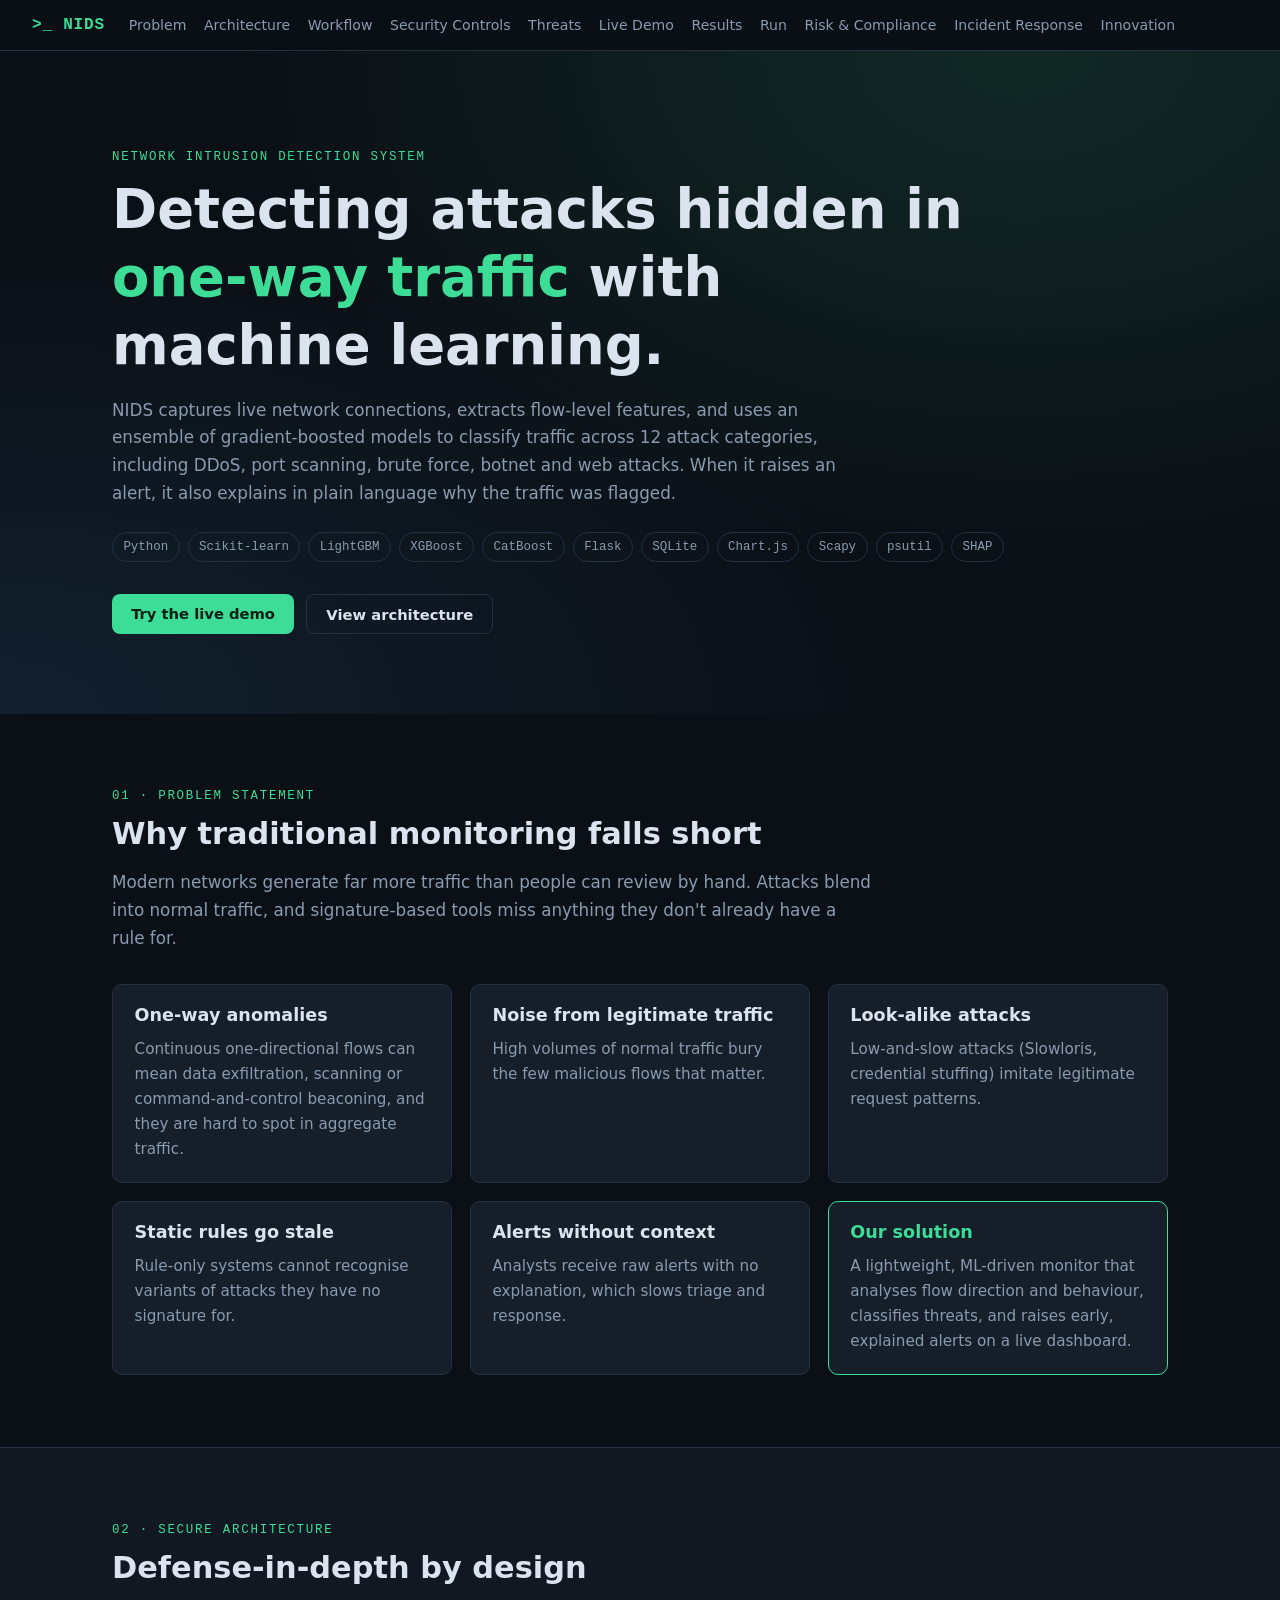
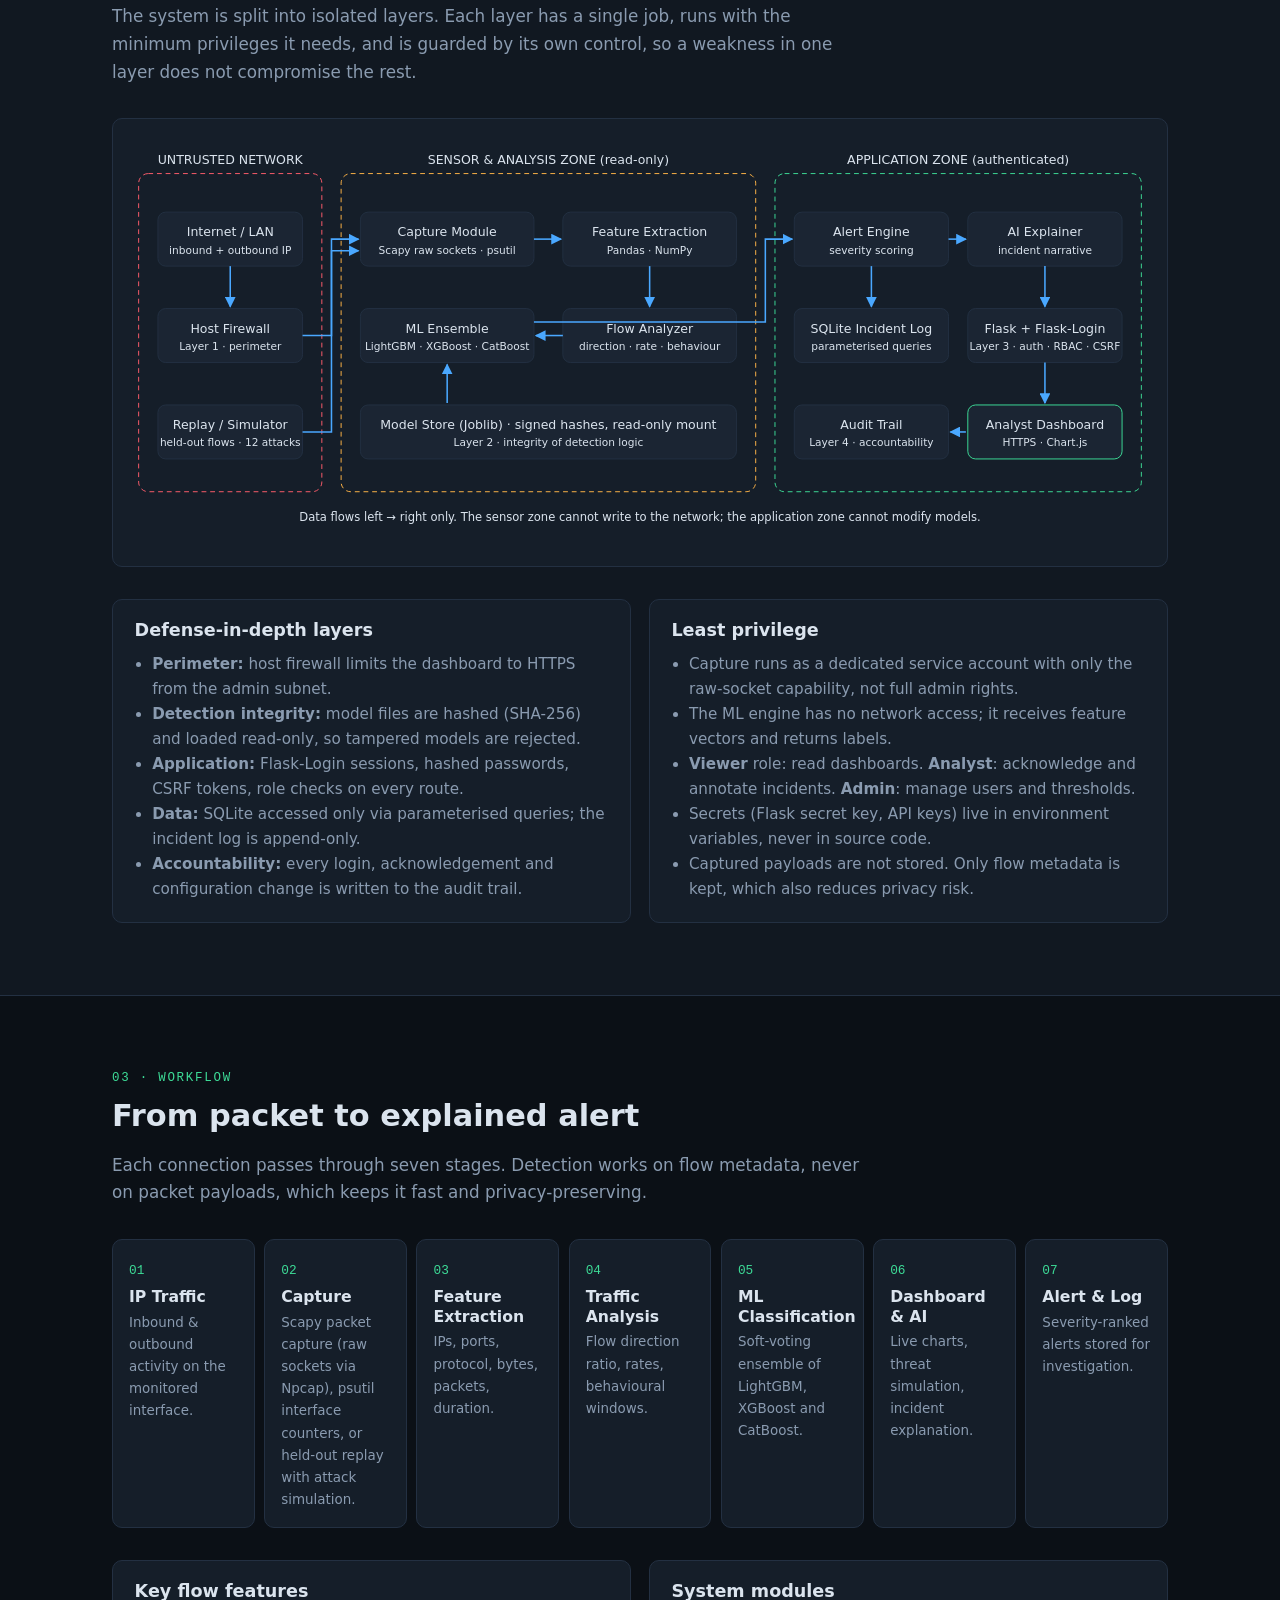
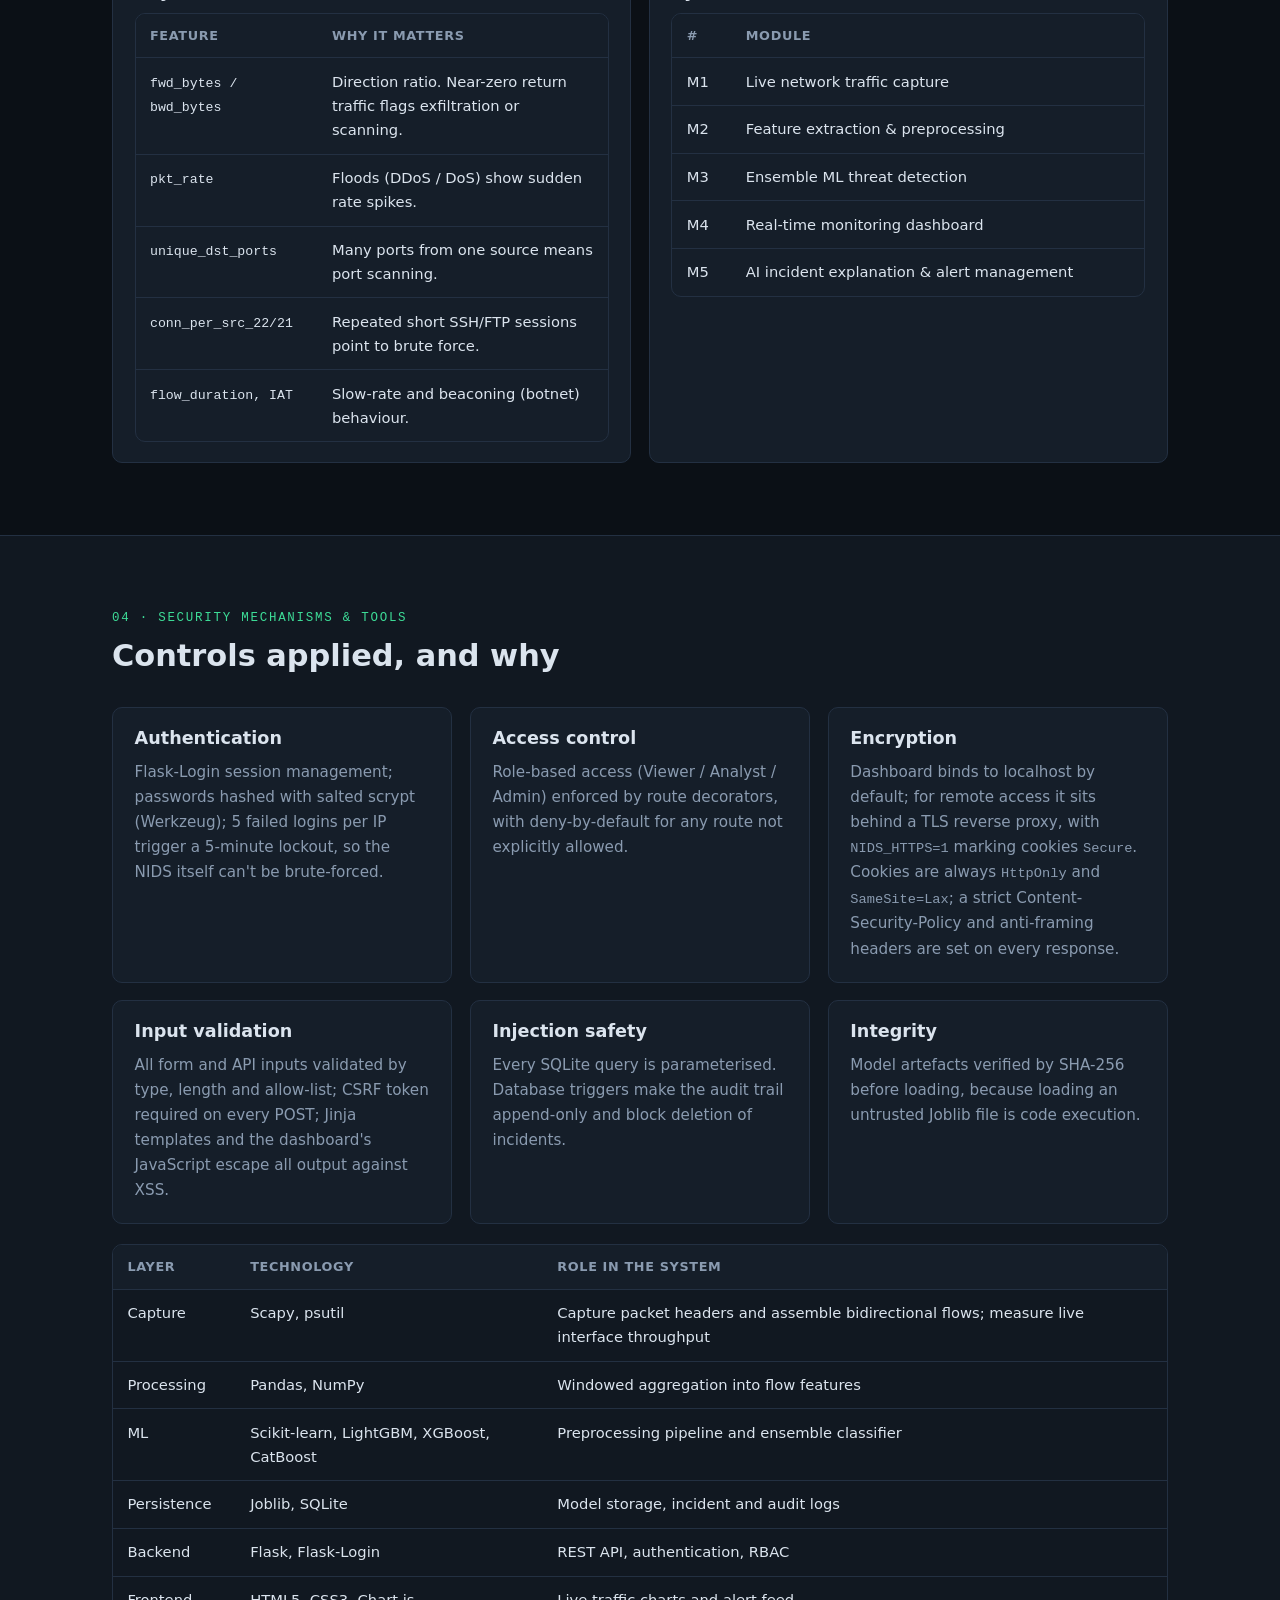
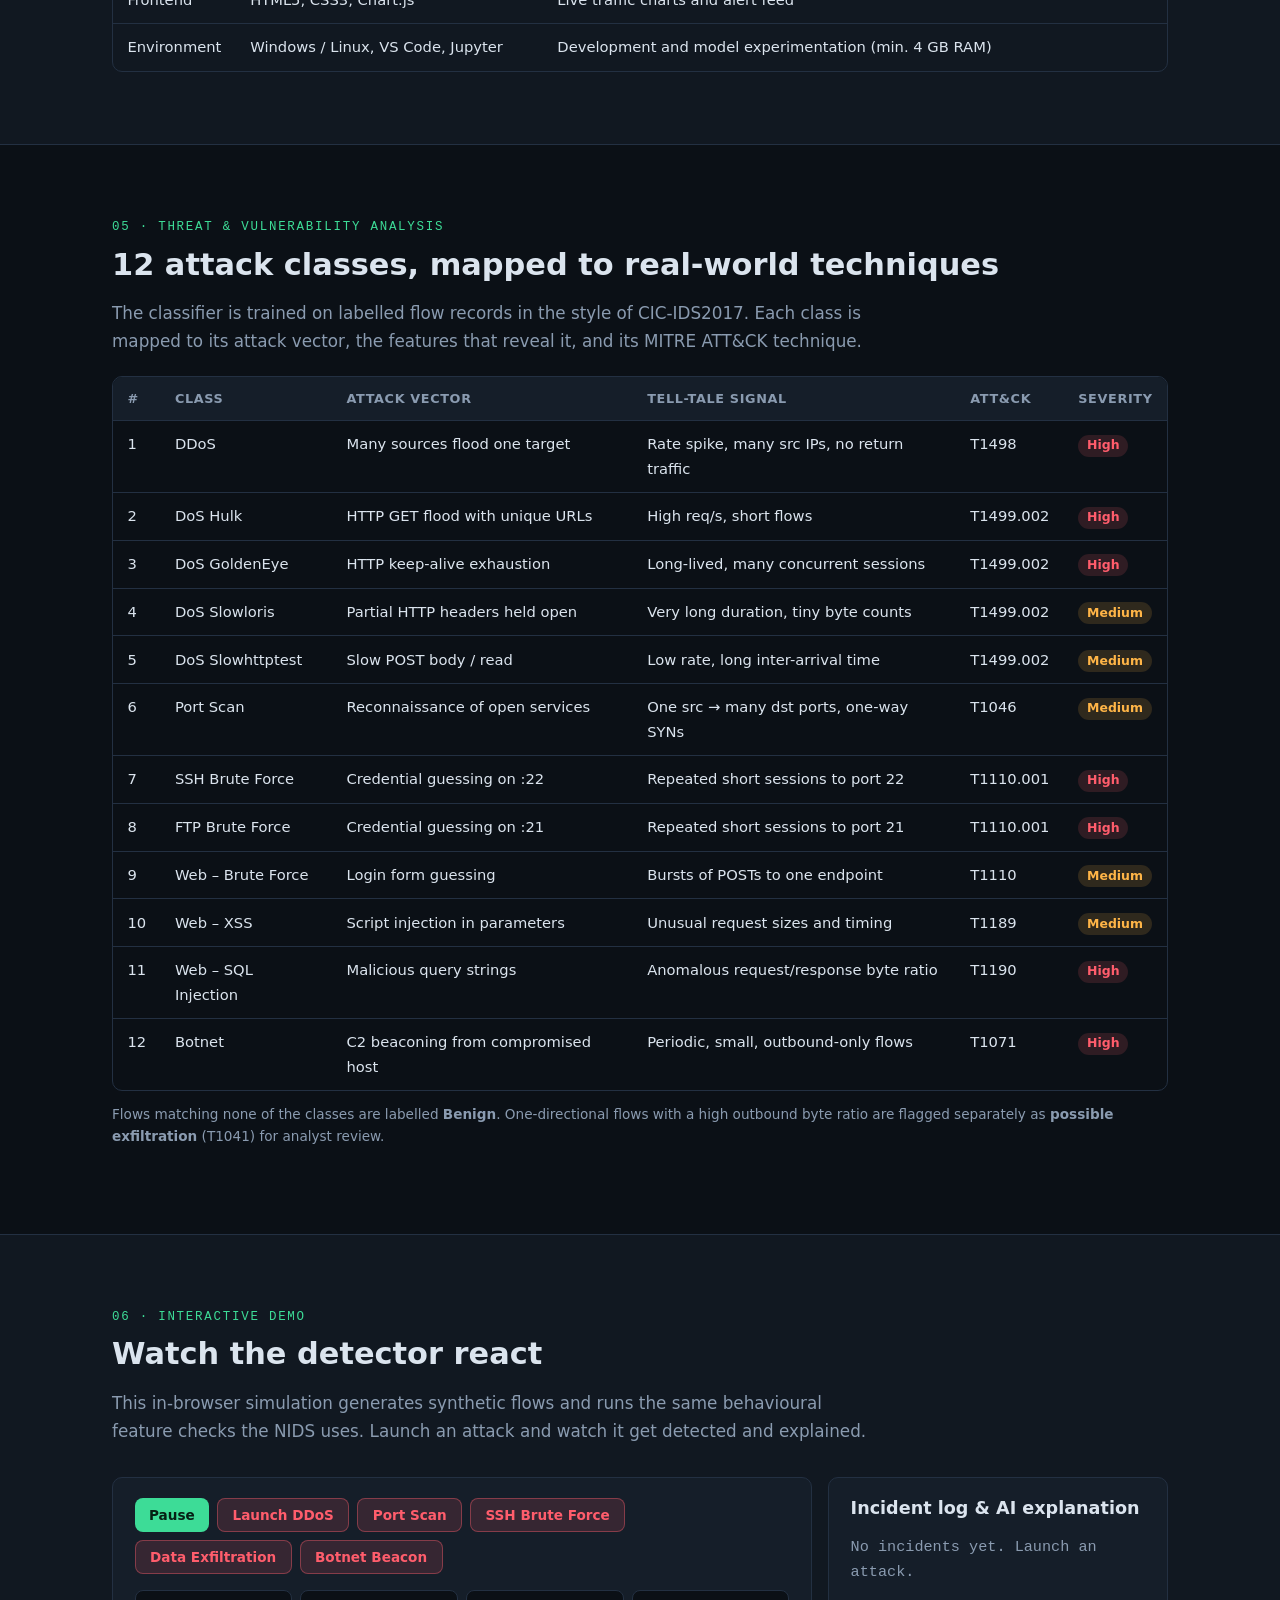
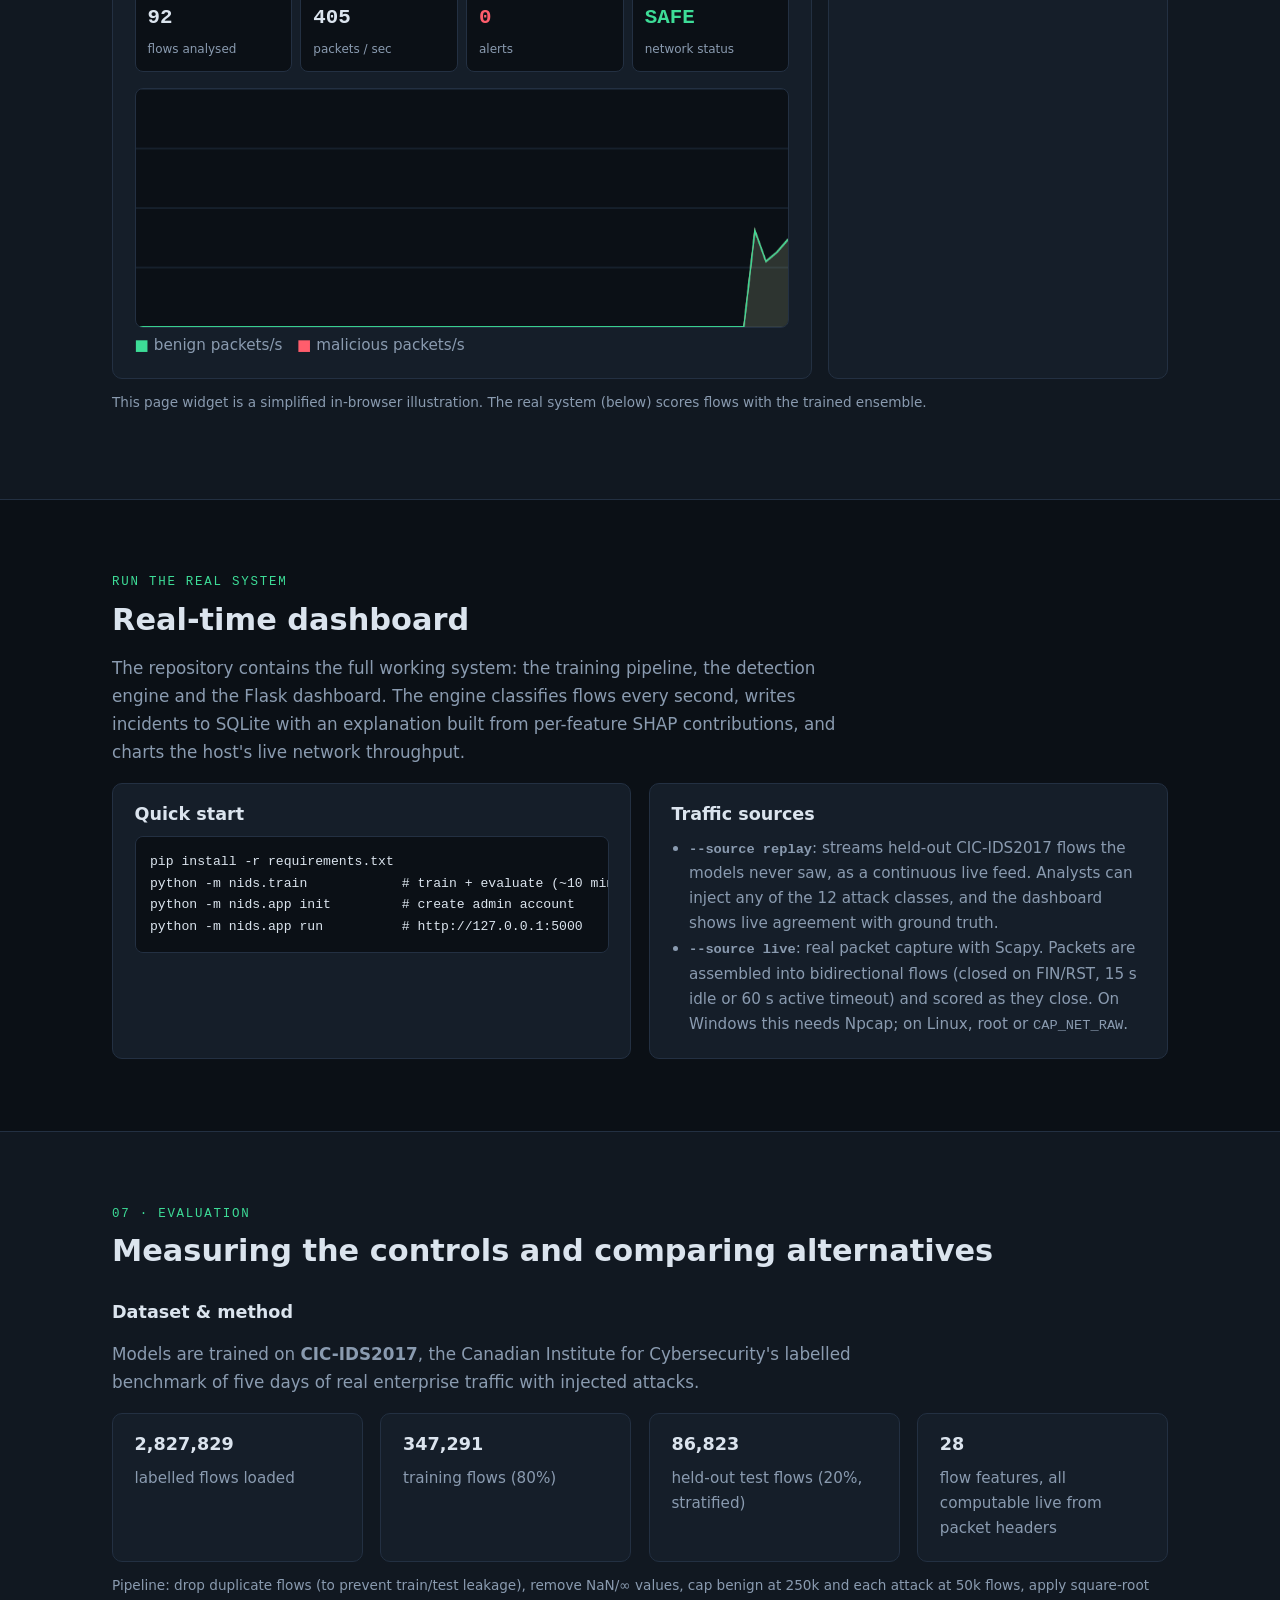
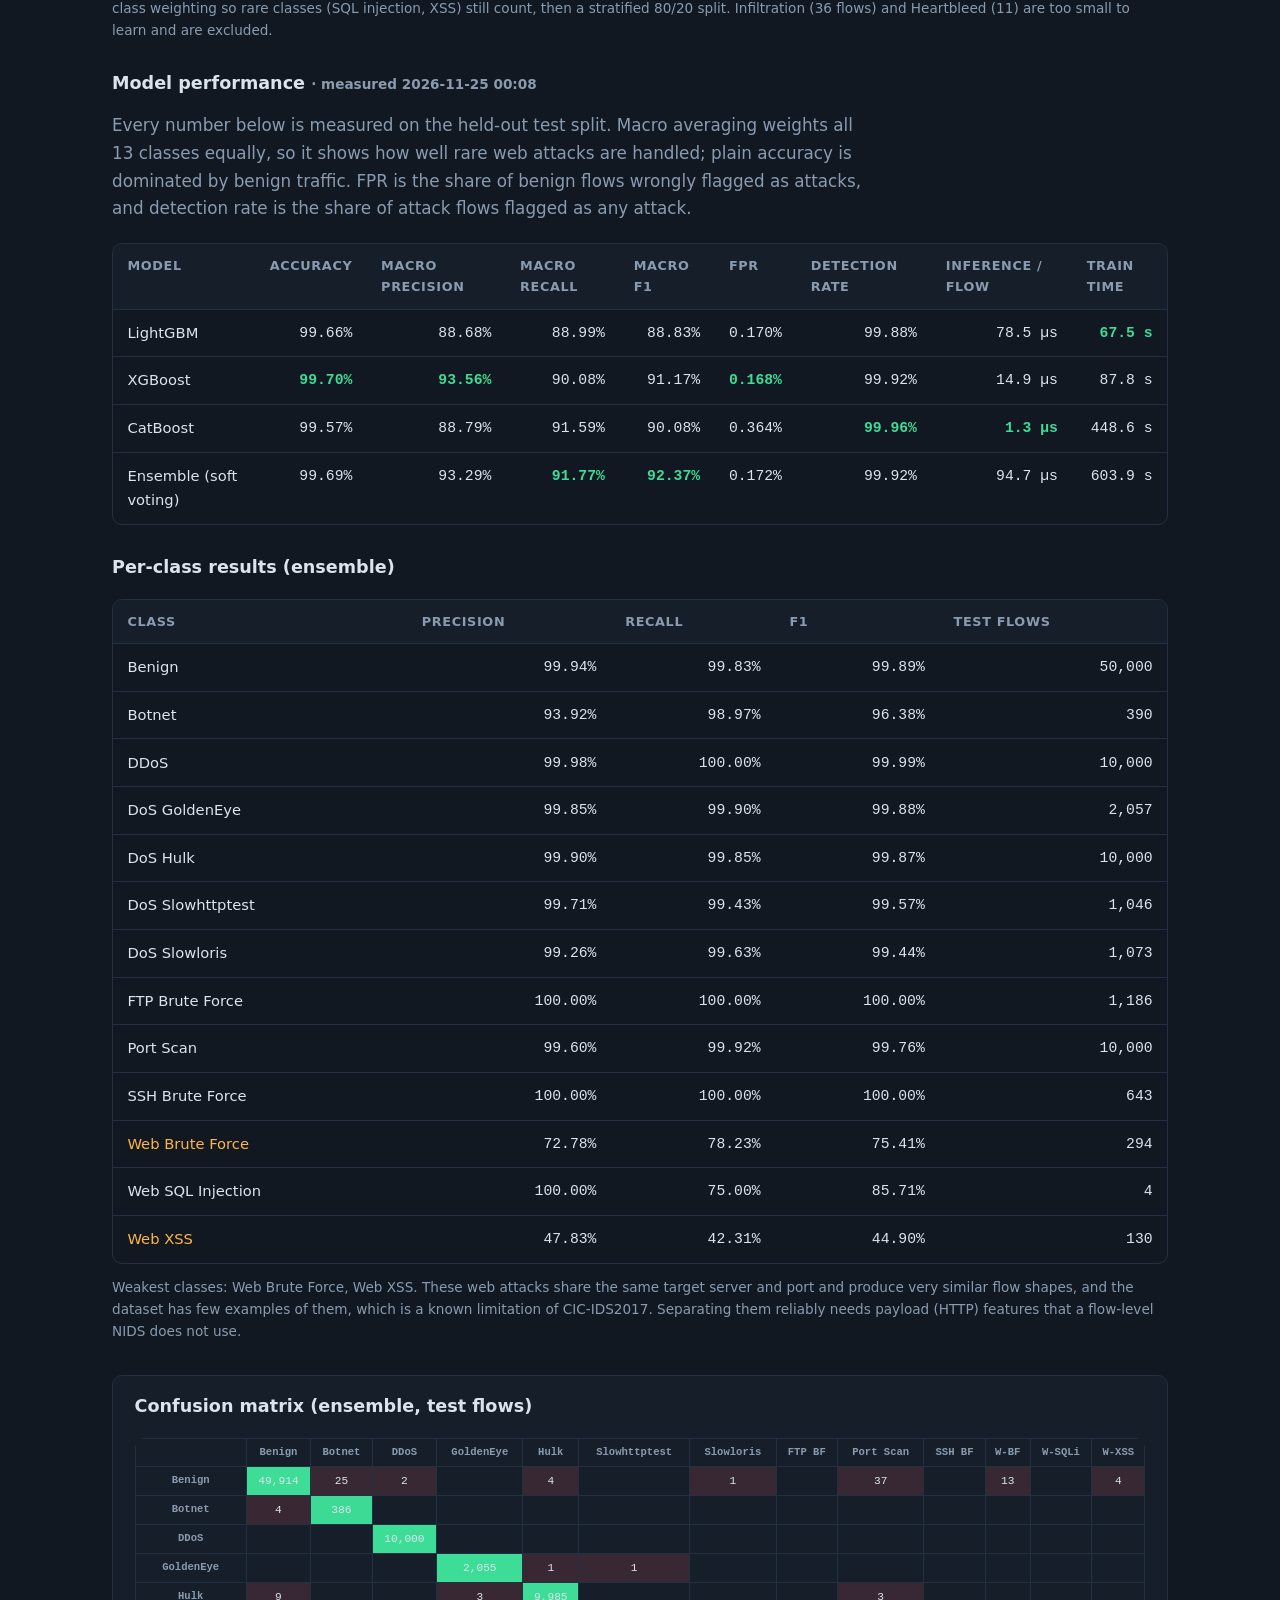
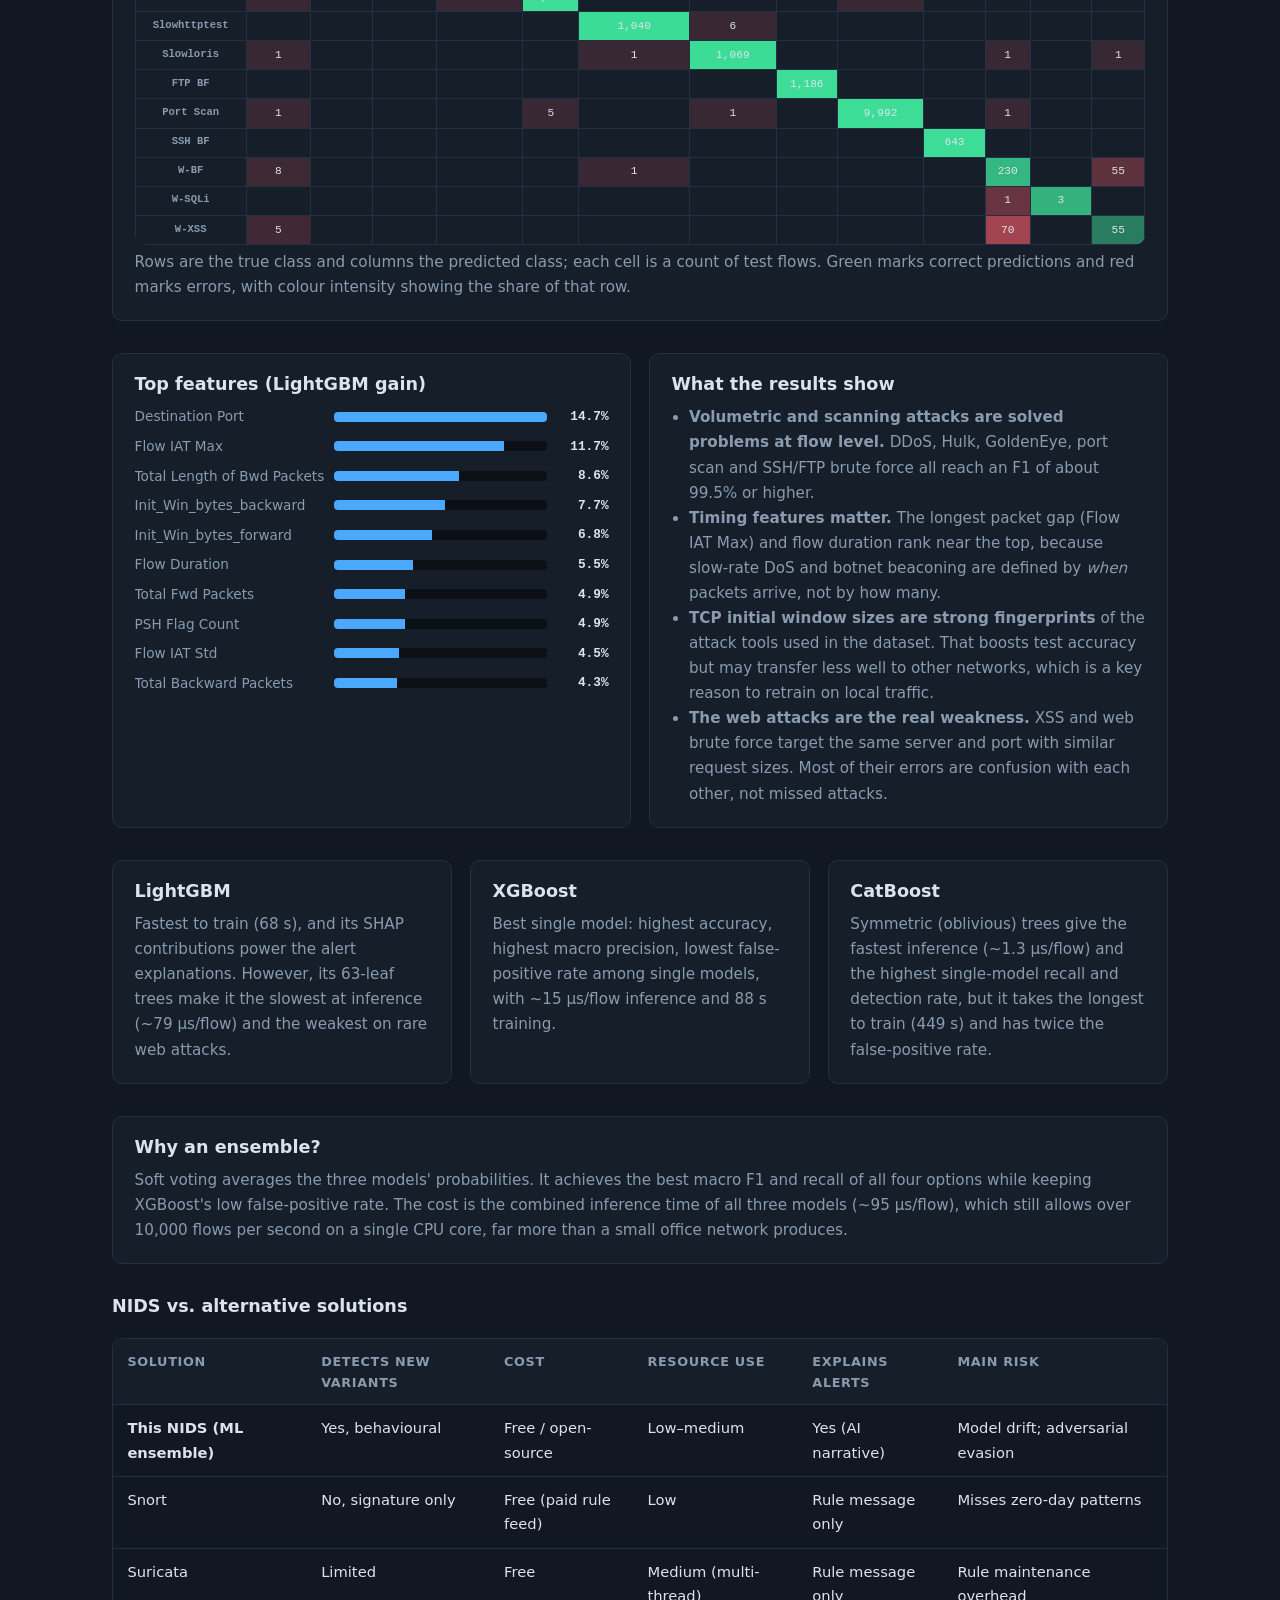
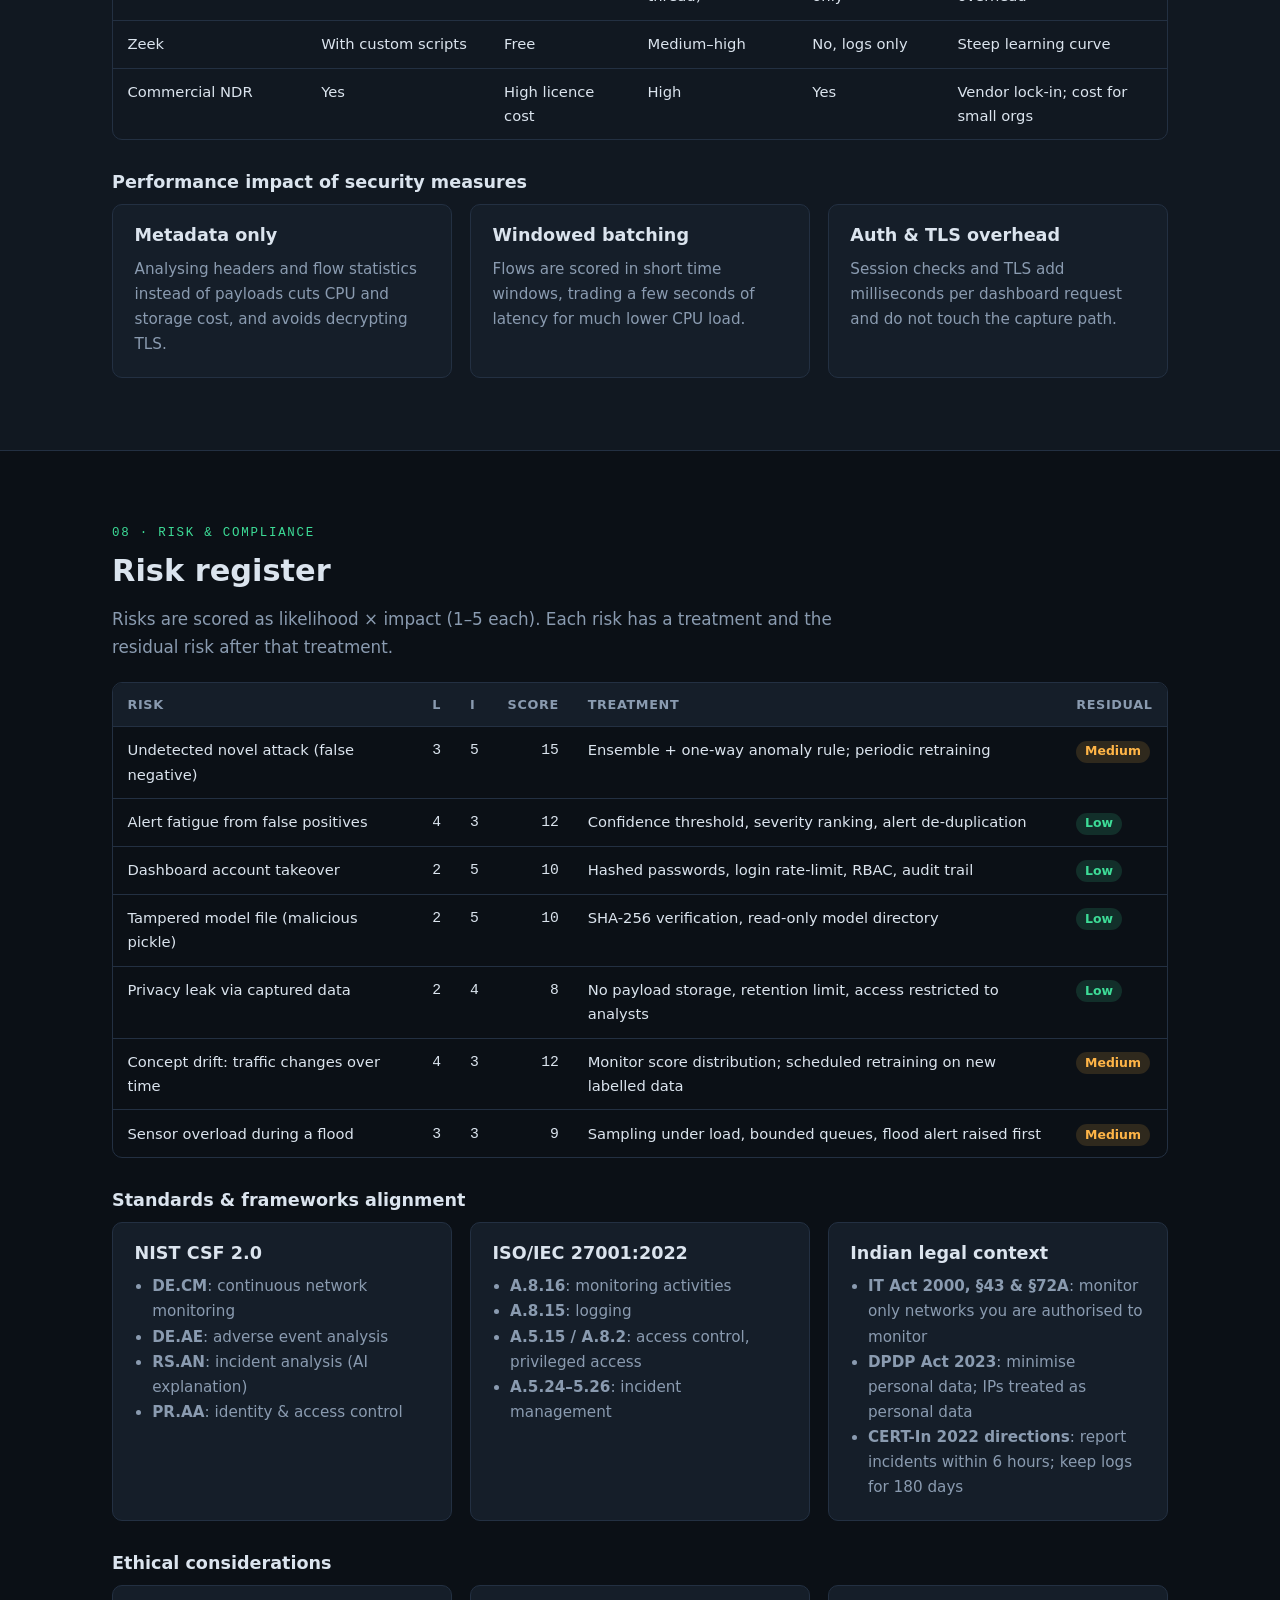
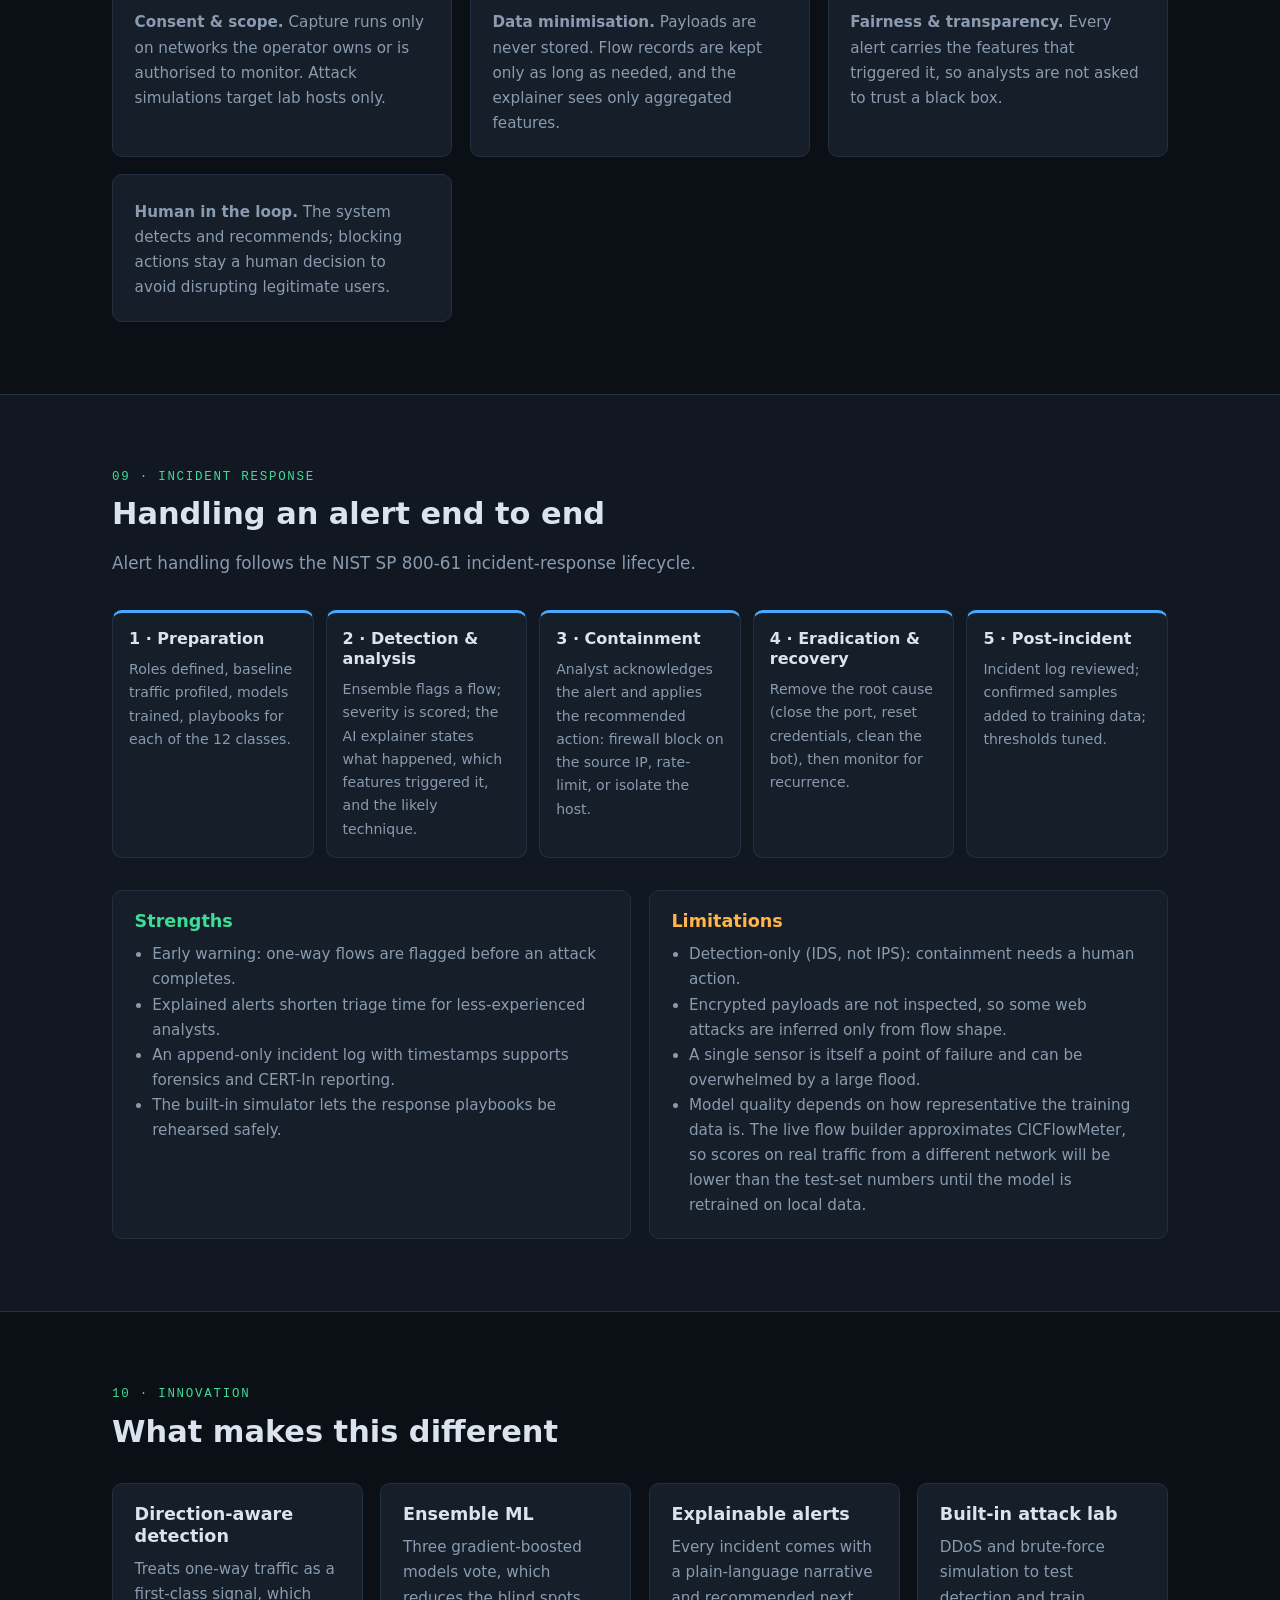
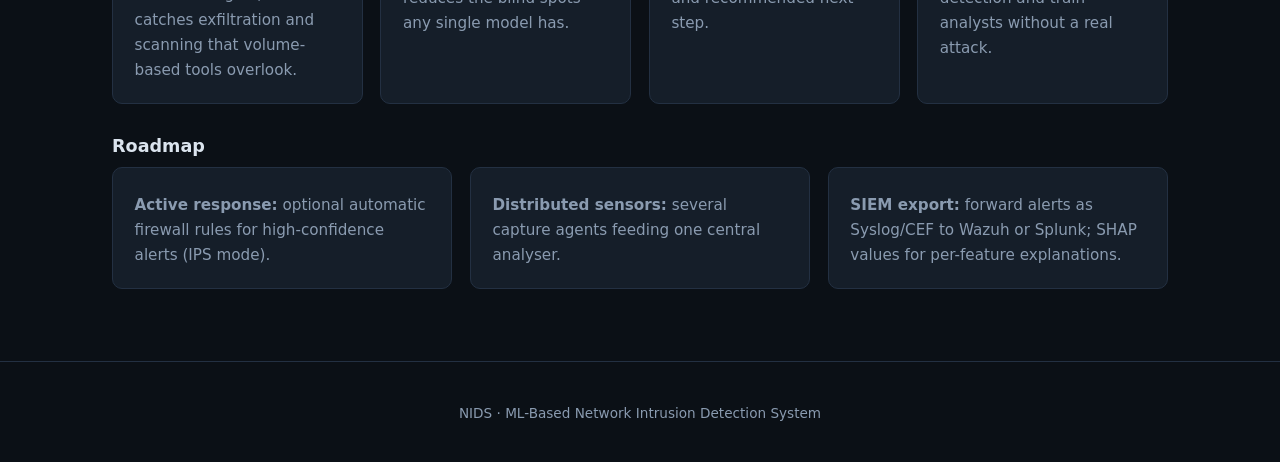
==== commit 04849aba: "Build working ML-based NIDS: training pipeline, real-time dashboard, measured results - nids/train.p" ====
--- a/index.html
+++ b/index.html
@@ -18,7 +18,8 @@
     <li><a href="#controls">Security Controls</a></li>
     <li><a href="#threats">Threats</a></li>
     <li><a href="#demo">Live Demo</a></li>
-    <li><a href="#evaluation">Evaluation</a></li>
+    <li><a href="#evaluation">Results</a></li>
+    <li><a href="#run">Run</a></li>
     <li><a href="#risk">Risk &amp; Compliance</a></li>
     <li><a href="#incident">Incident Response</a></li>
     <li><a href="#innovation">Innovation</a></li>
@@ -37,7 +38,7 @@
     <div class="tags">
       <span class="tag">Python</span><span class="tag">Scikit-learn</span><span class="tag">LightGBM</span>
       <span class="tag">XGBoost</span><span class="tag">CatBoost</span><span class="tag">Flask</span>
-      <span class="tag">SQLite</span><span class="tag">Chart.js</span><span class="tag">psutil</span>
+      <span class="tag">SQLite</span><span class="tag">Chart.js</span><span class="tag">Scapy</span><span class="tag">psutil</span><span class="tag">SHAP</span>
     </div>
     <div class="cta">
       <a class="btn" href="#demo">Try the live demo</a>
@@ -98,13 +99,13 @@
           <text x="105" y="223" text-anchor="middle" font-size="11" fill="#8a9bb0">Layer 1 · perimeter</text>
 
           <rect x="30" y="280" width="150" height="56" rx="8" fill="#1b2533" stroke="#233042"/>
-          <text x="105" y="305" text-anchor="middle">Traffic Simulator</text>
-          <text x="105" y="323" text-anchor="middle" font-size="11" fill="#8a9bb0">DDoS / brute-force tests</text>
+          <text x="105" y="305" text-anchor="middle">Replay / Simulator</text>
+          <text x="105" y="323" text-anchor="middle" font-size="11" fill="#8a9bb0">held-out flows · 12 attacks</text>
 
           <!-- sensor -->
           <rect x="240" y="80" width="180" height="56" rx="8" fill="#1b2533" stroke="#233042"/>
           <text x="330" y="105" text-anchor="middle">Capture Module</text>
-          <text x="330" y="123" text-anchor="middle" font-size="11" fill="#8a9bb0">Socket API · psutil</text>
+          <text x="330" y="123" text-anchor="middle" font-size="11" fill="#8a9bb0">Scapy raw sockets · psutil</text>
 
           <rect x="450" y="80" width="180" height="56" rx="8" fill="#1b2533" stroke="#233042"/>
           <text x="540" y="105" text-anchor="middle">Feature Extraction</text>
@@ -202,7 +203,7 @@
       payloads, which keeps it fast and privacy-preserving.</p>
     <div class="pipeline">
       <div class="step"><h3>IP Traffic</h3><p>Inbound &amp; outbound activity on the monitored interface.</p></div>
-      <div class="step"><h3>Capture</h3><p>Python sockets, psutil connection table, traffic simulator.</p></div>
+      <div class="step"><h3>Capture</h3><p>Scapy packet capture (raw sockets via Npcap), psutil interface counters, or held-out replay with attack simulation.</p></div>
       <div class="step"><h3>Feature Extraction</h3><p>IPs, ports, protocol, bytes, packets, duration.</p></div>
       <div class="step"><h3>Traffic Analysis</h3><p>Flow direction ratio, rates, behavioural windows.</p></div>
       <div class="step"><h3>ML Classification</h3><p>Soft-voting ensemble of LightGBM, XGBoost and CatBoost.</p></div>
@@ -247,18 +248,18 @@
     <div class="eyebrow">04 · Security mechanisms &amp; tools</div>
     <h2>Controls applied, and why</h2>
     <div class="grid g3 mt">
-      <div class="card"><h3>Authentication</h3><p>Flask-Login session management; passwords hashed with PBKDF2-SHA256 (Werkzeug); login rate-limited to stop brute force against the NIDS itself.</p></div>
+      <div class="card"><h3>Authentication</h3><p>Flask-Login session management; passwords hashed with salted scrypt (Werkzeug); 5 failed logins per IP trigger a 5-minute lockout, so the NIDS itself can't be brute-forced.</p></div>
       <div class="card"><h3>Access control</h3><p>Role-based access (Viewer / Analyst / Admin) enforced by route decorators, with deny-by-default for any route not explicitly allowed.</p></div>
-      <div class="card"><h3>Encryption</h3><p>Dashboard served over HTTPS (TLS 1.2+); session cookies set <code>Secure</code>, <code>HttpOnly</code>, <code>SameSite=Lax</code>.</p></div>
-      <div class="card"><h3>Input validation</h3><p>All form and API inputs validated by type and range; IP and port fields parsed with <code>ipaddress</code>; templates auto-escaped against XSS.</p></div>
-      <div class="card"><h3>Injection safety</h3><p>Every SQLite query is parameterised; no string-built SQL anywhere in the incident store.</p></div>
+      <div class="card"><h3>Encryption</h3><p>Dashboard binds to localhost by default; for remote access it sits behind a TLS reverse proxy, with <code>NIDS_HTTPS=1</code> marking cookies <code>Secure</code>. Cookies are always <code>HttpOnly</code> and <code>SameSite=Lax</code>; a strict Content-Security-Policy and anti-framing headers are set on every response.</p></div>
+      <div class="card"><h3>Input validation</h3><p>All form and API inputs validated by type, length and allow-list; CSRF token required on every POST; Jinja templates and the dashboard's JavaScript escape all output against XSS.</p></div>
+      <div class="card"><h3>Injection safety</h3><p>Every SQLite query is parameterised. Database triggers make the audit trail append-only and block deletion of incidents.</p></div>
       <div class="card"><h3>Integrity</h3><p>Model artefacts verified by SHA-256 before loading, because loading an untrusted Joblib file is code execution.</p></div>
     </div>
 
     <div class="table-wrap mt">
       <table>
         <tr><th>Layer</th><th>Technology</th><th>Role in the system</th></tr>
-        <tr><td>Capture</td><td>Python Socket API, psutil</td><td>Read connection tables and packet headers</td></tr>
+        <tr><td>Capture</td><td>Scapy, psutil</td><td>Capture packet headers and assemble bidirectional flows; measure live interface throughput</td></tr>
         <tr><td>Processing</td><td>Pandas, NumPy</td><td>Windowed aggregation into flow features</td></tr>
         <tr><td>ML</td><td>Scikit-learn, LightGBM, XGBoost, CatBoost</td><td>Preprocessing pipeline and ensemble classifier</td></tr>
         <tr><td>Persistence</td><td>Joblib, SQLite</td><td>Model storage, incident and audit logs</td></tr>
@@ -331,7 +332,34 @@
         <div class="log" id="log"><p class="note">No incidents yet. Launch an attack.</p></div>
       </div>
     </div>
-    <p class="note">This is a simulation for demonstration. The real system reads live connections through the capture module.</p>
+    <p class="note">This page widget is a simplified in-browser illustration. The real system (below) scores flows with the trained ensemble.</p>
+  </div>
+</section>
+
+<!-- ================= RUN ================= -->
+<section id="run">
+  <div class="wrap">
+    <div class="eyebrow">Run the real system</div>
+    <h2>Real-time dashboard</h2>
+    <p class="lead">The repository contains the full working system: the training pipeline, the detection engine and the
+      Flask dashboard. The engine classifies flows every second, writes incidents to SQLite with an explanation built
+      from per-feature SHAP contributions, and charts the host's live network throughput.</p>
+    <div class="grid g2">
+      <div class="card">
+        <h3>Quick start</h3>
+<pre class="code">pip install -r requirements.txt
+python -m nids.train            # train + evaluate (~10 min)
+python -m nids.app init         # create admin account
+python -m nids.app run          # http://127.0.0.1:5000</pre>
+      </div>
+      <div class="card">
+        <h3>Traffic sources</h3>
+        <ul>
+          <li><b><code>--source replay</code></b>: streams held-out CIC-IDS2017 flows the models never saw, as a continuous live feed. Analysts can inject any of the 12 attack classes, and the dashboard shows live agreement with ground truth.</li>
+          <li><b><code>--source live</code></b>: real packet capture with Scapy. Packets are assembled into bidirectional flows (closed on FIN/RST, 15 s idle or 60 s active timeout) and scored as they close. On Windows this needs Npcap; on Linux, root or <code>CAP_NET_RAW</code>.</li>
+        </ul>
+      </div>
+    </div>
   </div>
 </section>
 
@@ -341,19 +369,72 @@
     <div class="eyebrow">07 · Evaluation</div>
     <h2>Measuring the controls and comparing alternatives</h2>
 
-    <h3 class="mt">Model performance</h3>
-    <p class="lead">Each model is evaluated on a held-out, stratified test split with accuracy, macro precision, recall,
-      F1 and false-positive rate. Macro averaging is used so rare attack classes count as much as floods.</p>
+    <h3 class="mt">Dataset &amp; method</h3>
+    <p class="lead" id="dataset-summary">Models are trained on <b>CIC-IDS2017</b>, the Canadian Institute for
+      Cybersecurity's labelled benchmark of five days of real enterprise traffic with injected attacks.</p>
+    <div class="grid g4">
+      <div class="card"><h3 id="d-raw">–</h3><p>labelled flows loaded</p></div>
+      <div class="card"><h3 id="d-train">–</h3><p>training flows (80%)</p></div>
+      <div class="card"><h3 id="d-test">–</h3><p>held-out test flows (20%, stratified)</p></div>
+      <div class="card"><h3 id="d-feat">–</h3><p>flow features, all computable live from packet headers</p></div>
+    </div>
+    <p class="note">Pipeline: drop duplicate flows (to prevent train/test leakage), remove NaN/∞ values, cap benign at
+      250k and each attack at 50k flows, apply square-root class weighting so rare classes (SQL injection, XSS)
+      still count, then a stratified 80/20 split. Infiltration (36 flows) and Heartbleed (11) are too small to learn
+      and are excluded.</p>
+
+    <h3 class="mt">Model performance <span class="note" id="gen-date"></span></h3>
+    <p class="lead">Every number below is measured on the held-out test split. Macro averaging weights all 13 classes
+      equally, so it shows how well rare web attacks are handled; plain accuracy is dominated by benign traffic.
+      FPR is the share of benign flows wrongly flagged as attacks, and detection rate is the share of attack flows
+      flagged as any attack.</p>
     <div class="table-wrap">
       <table id="metrics">
-        <tr><th>Model</th><th class="num">Accuracy</th><th class="num">Precision</th><th class="num">Recall</th><th class="num">F1</th><th class="num">FPR</th><th class="num">Inference / flow</th></tr>
+        <tr><th>Model</th><th class="num">Accuracy</th><th class="num">Macro precision</th><th class="num">Macro recall</th><th class="num">Macro F1</th><th class="num">FPR</th><th class="num">Detection rate</th><th class="num">Inference / flow</th><th class="num">Train time</th></tr>
       </table>
     </div>
 
+    <h3 class="mt">Per-class results (ensemble)</h3>
+    <div class="table-wrap">
+      <table id="perclass">
+        <tr><th>Class</th><th class="num">Precision</th><th class="num">Recall</th><th class="num">F1</th><th class="num">Test flows</th></tr>
+      </table>
+    </div>
+    <p class="note" id="perclass-note"></p>
+
+    <div class="card mt">
+      <h3>Confusion matrix (ensemble, test flows)</h3>
+      <div class="table-wrap cm-wrap"><table id="cm" class="cm"></table></div>
+      <p class="note">Rows are the true class and columns the predicted class; each cell is a count of test flows. Green marks
+        correct predictions and red marks errors, with colour intensity showing the share of that row.</p>
+    </div>
+    <div class="grid g2 mt">
+      <div class="card">
+        <h3>Top features (LightGBM gain)</h3>
+        <div id="importance"></div>
+      </div>
+      <div class="card">
+        <h3>What the results show</h3>
+        <ul>
+          <li><b>Volumetric and scanning attacks are solved problems at flow level.</b> DDoS, Hulk, GoldenEye, port scan and SSH/FTP brute force all reach an F1 of about 99.5% or higher.</li>
+          <li><b>Timing features matter.</b> The longest packet gap (Flow IAT Max) and flow duration rank near the top, because slow-rate DoS and botnet beaconing are defined by <i>when</i> packets arrive, not by how many.</li>
+          <li><b>TCP initial window sizes are strong fingerprints</b> of the attack tools used in the dataset. That boosts test accuracy but may transfer less well to other networks, which is a key reason to retrain on local traffic.</li>
+          <li><b>The web attacks are the real weakness.</b> XSS and web brute force target the same server and port with similar request sizes. Most of their errors are confusion with each other, not missed attacks.</li>
+        </ul>
+      </div>
+    </div>
+
     <div class="grid g3 mt">
-      <div class="card"><h3>LightGBM</h3><p>Fastest training and inference with a low memory footprint. Best fit for real-time scoring on a 4 GB laptop.</p></div>
-      <div class="card"><h3>XGBoost</h3><p>Strong accuracy and regularisation that resists overfitting. Slightly heavier at inference time.</p></div>
-      <div class="card"><h3>CatBoost</h3><p>Handles categorical fields (protocol, port class) natively, so needs less preprocessing. Slowest to train.</p></div>
+      <div class="card"><h3>LightGBM</h3><p>Fastest to train (68 s), and its SHAP contributions power the alert explanations. However, its 63-leaf trees make it the slowest at inference (~79 µs/flow) and the weakest on rare web attacks.</p></div>
+      <div class="card"><h3>XGBoost</h3><p>Best single model: highest accuracy, highest macro precision, lowest false-positive rate among single models, with ~15 µs/flow inference and 88 s training.</p></div>
+      <div class="card"><h3>CatBoost</h3><p>Symmetric (oblivious) trees give the fastest inference (~1.3 µs/flow) and the highest single-model recall and detection rate, but it takes the longest to train (449 s) and has twice the false-positive rate.</p></div>
+    </div>
+    <div class="card mt">
+      <h3>Why an ensemble?</h3>
+      <p>Soft voting averages the three models' probabilities. It achieves the best macro F1 and recall of all four
+        options while keeping XGBoost's low false-positive rate. The cost is the combined inference time of all
+        three models (~95 µs/flow), which still allows over 10,000 flows per second on a single CPU core, far more
+        than a small office network produces.</p>
     </div>
 
     <h3 class="mt">NIDS vs. alternative solutions</h3>
@@ -438,7 +519,7 @@
         <li>Detection-only (IDS, not IPS): containment needs a human action.</li>
         <li>Encrypted payloads are not inspected, so some web attacks are inferred only from flow shape.</li>
         <li>A single sensor is itself a point of failure and can be overwhelmed by a large flood.</li>
-        <li>Model quality depends on how representative the training data is.</li></ul></div>
+        <li>Model quality depends on how representative the training data is. The live flow builder approximates CICFlowMeter, so scores on real traffic from a different network will be lower than the test-set numbers until the model is retrained on local data.</li></ul></div>
     </div>
   </div>
 </section>
@@ -469,6 +550,7 @@
 </footer>
 
 <script src="assets/results.js"></script>
+<script src="assets/report.js"></script>
 <script src="assets/app.js"></script>
 </body>
 </html>
--- a/assets/style.css
+++ b/assets/style.css
@@ -139,5 +139,18 @@
 .phase p { color: var(--muted); font-size: .88rem; margin: 0; }
 
 .pending { color: var(--muted); font-style: italic; }
+td.best { color: var(--accent); font-weight: 700; }
+td.weak { color: var(--warn); }
+.cm-wrap { border: 0; }
+table.cm { font-family: var(--mono); font-size: .7rem; }
+table.cm th, table.cm td { padding: .3rem .25rem; text-align: center; border: 1px solid var(--line); }
+table.cm th { text-transform: none; letter-spacing: 0; font-size: .66rem; white-space: nowrap; }
+.bar { display: grid; grid-template-columns: 190px 1fr 52px; gap: .6rem; align-items: center; margin: .45rem 0; font-size: .85rem; }
+.bar span { color: var(--muted); overflow: hidden; text-overflow: ellipsis; white-space: nowrap; }
+.bar div { background: var(--bg); border-radius: 4px; height: 10px; overflow: hidden; }
+.bar i { display: block; height: 100%; background: var(--accent-2); }
+.bar b { font-family: var(--mono); font-size: .8rem; text-align: right; }
+pre.code { background: var(--bg); border: 1px solid var(--line); border-radius: 8px; padding: .9rem; overflow-x: auto;
+  font-family: var(--mono); font-size: .82rem; color: var(--text); margin: .6rem 0 0; }
 
 footer { padding: 2.5rem 0; color: var(--muted); font-size: .85rem; text-align: center; }
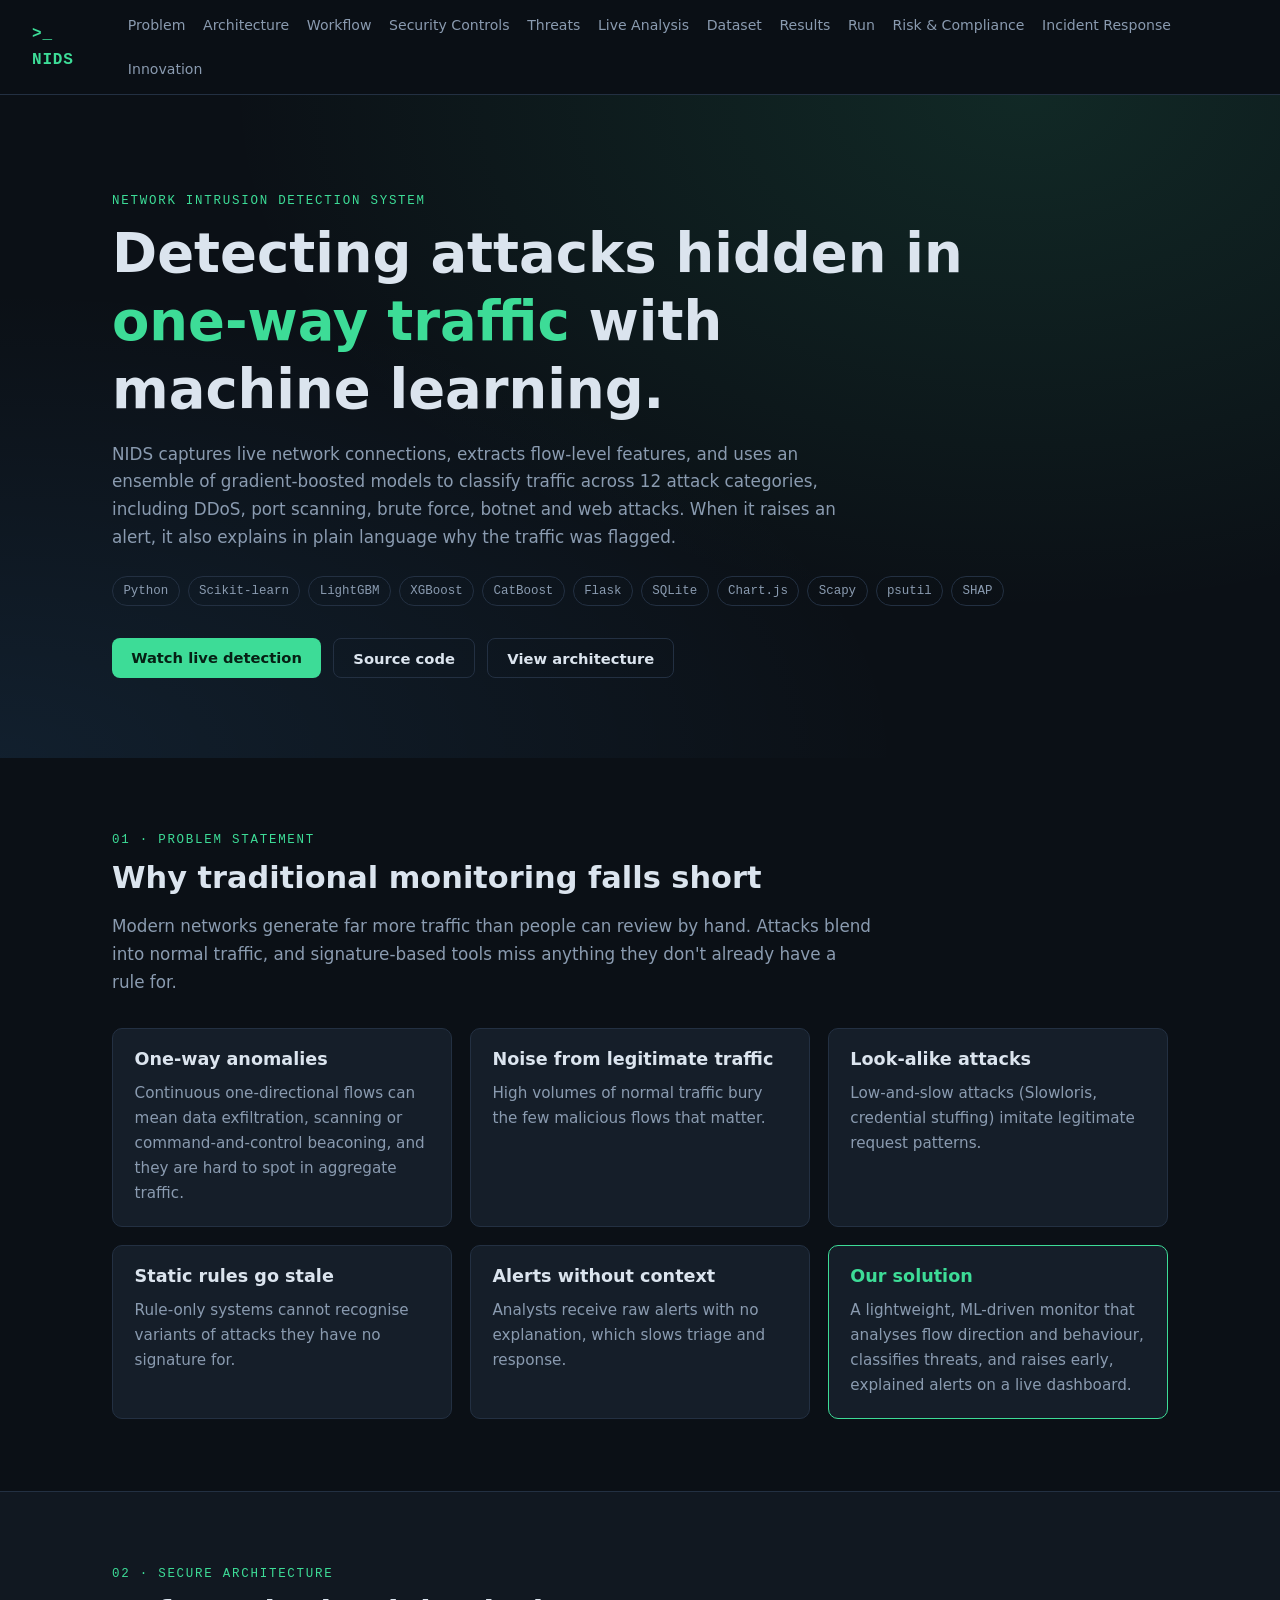
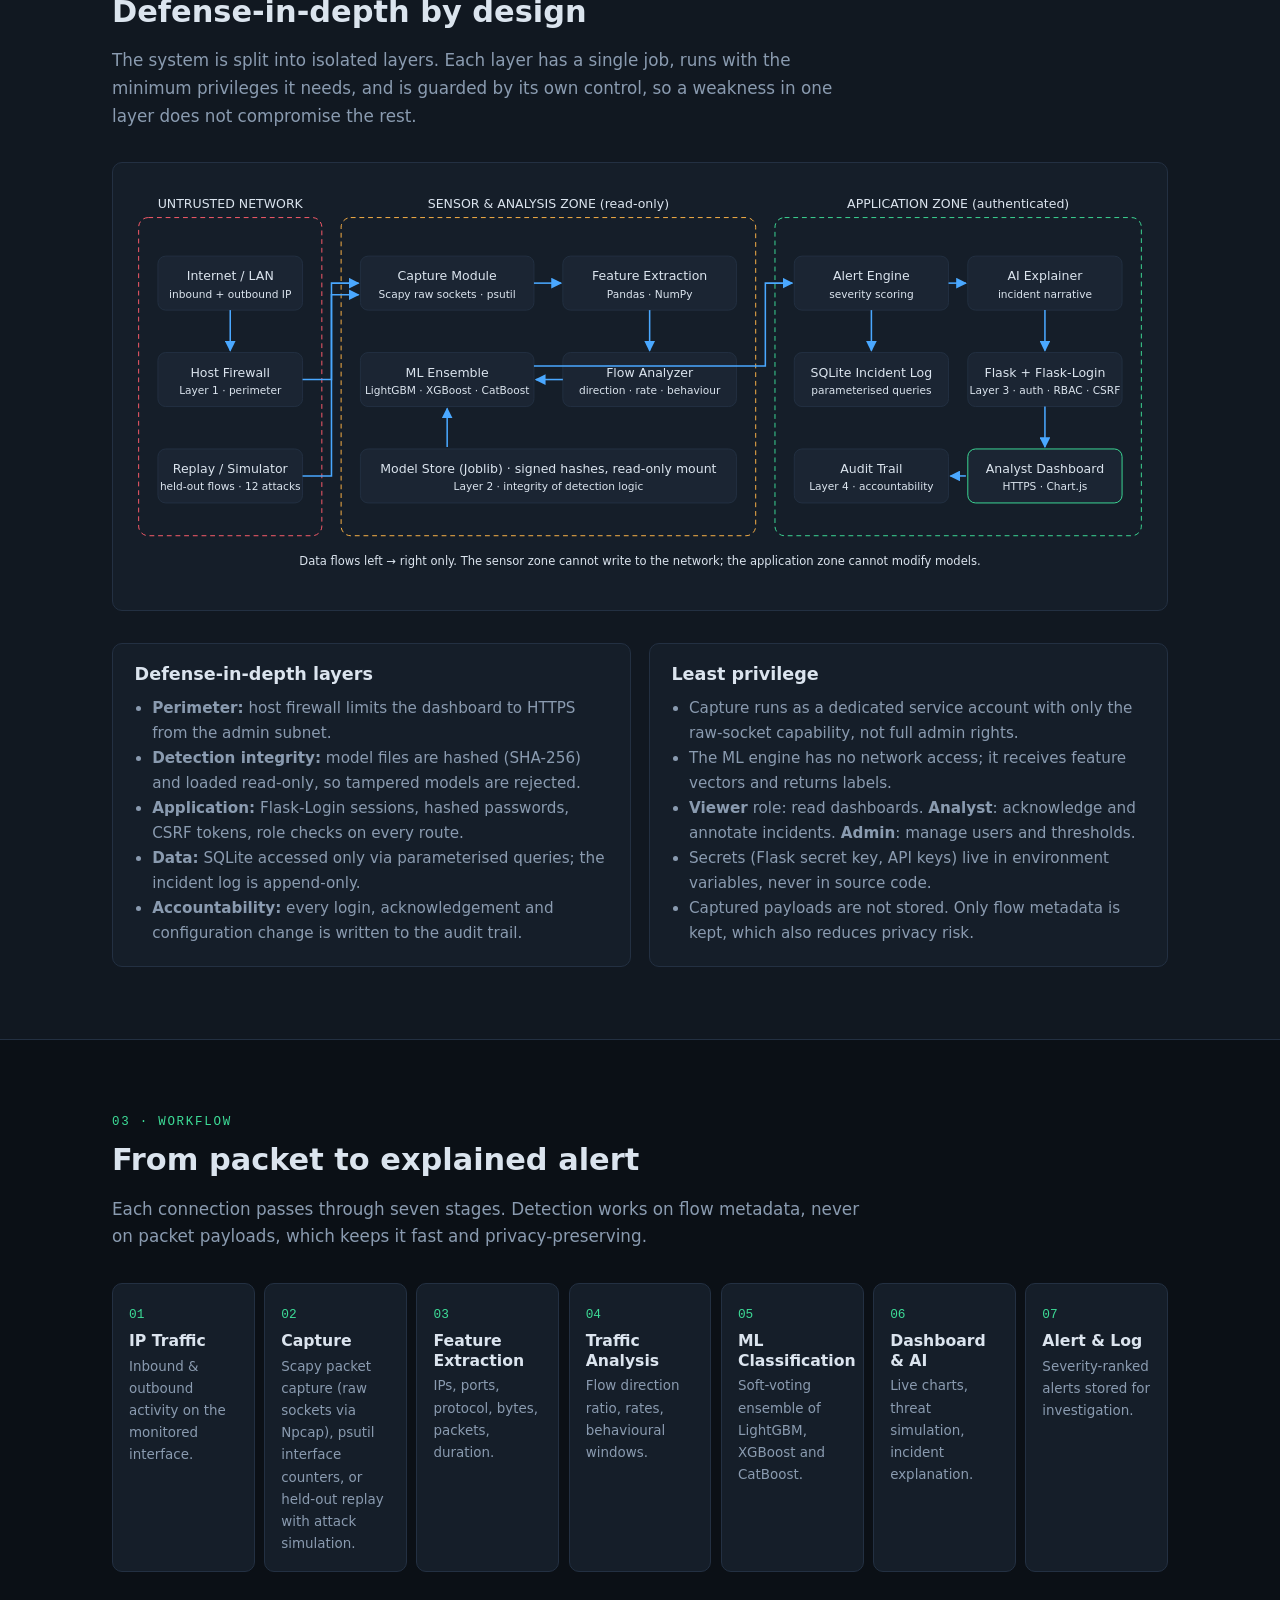
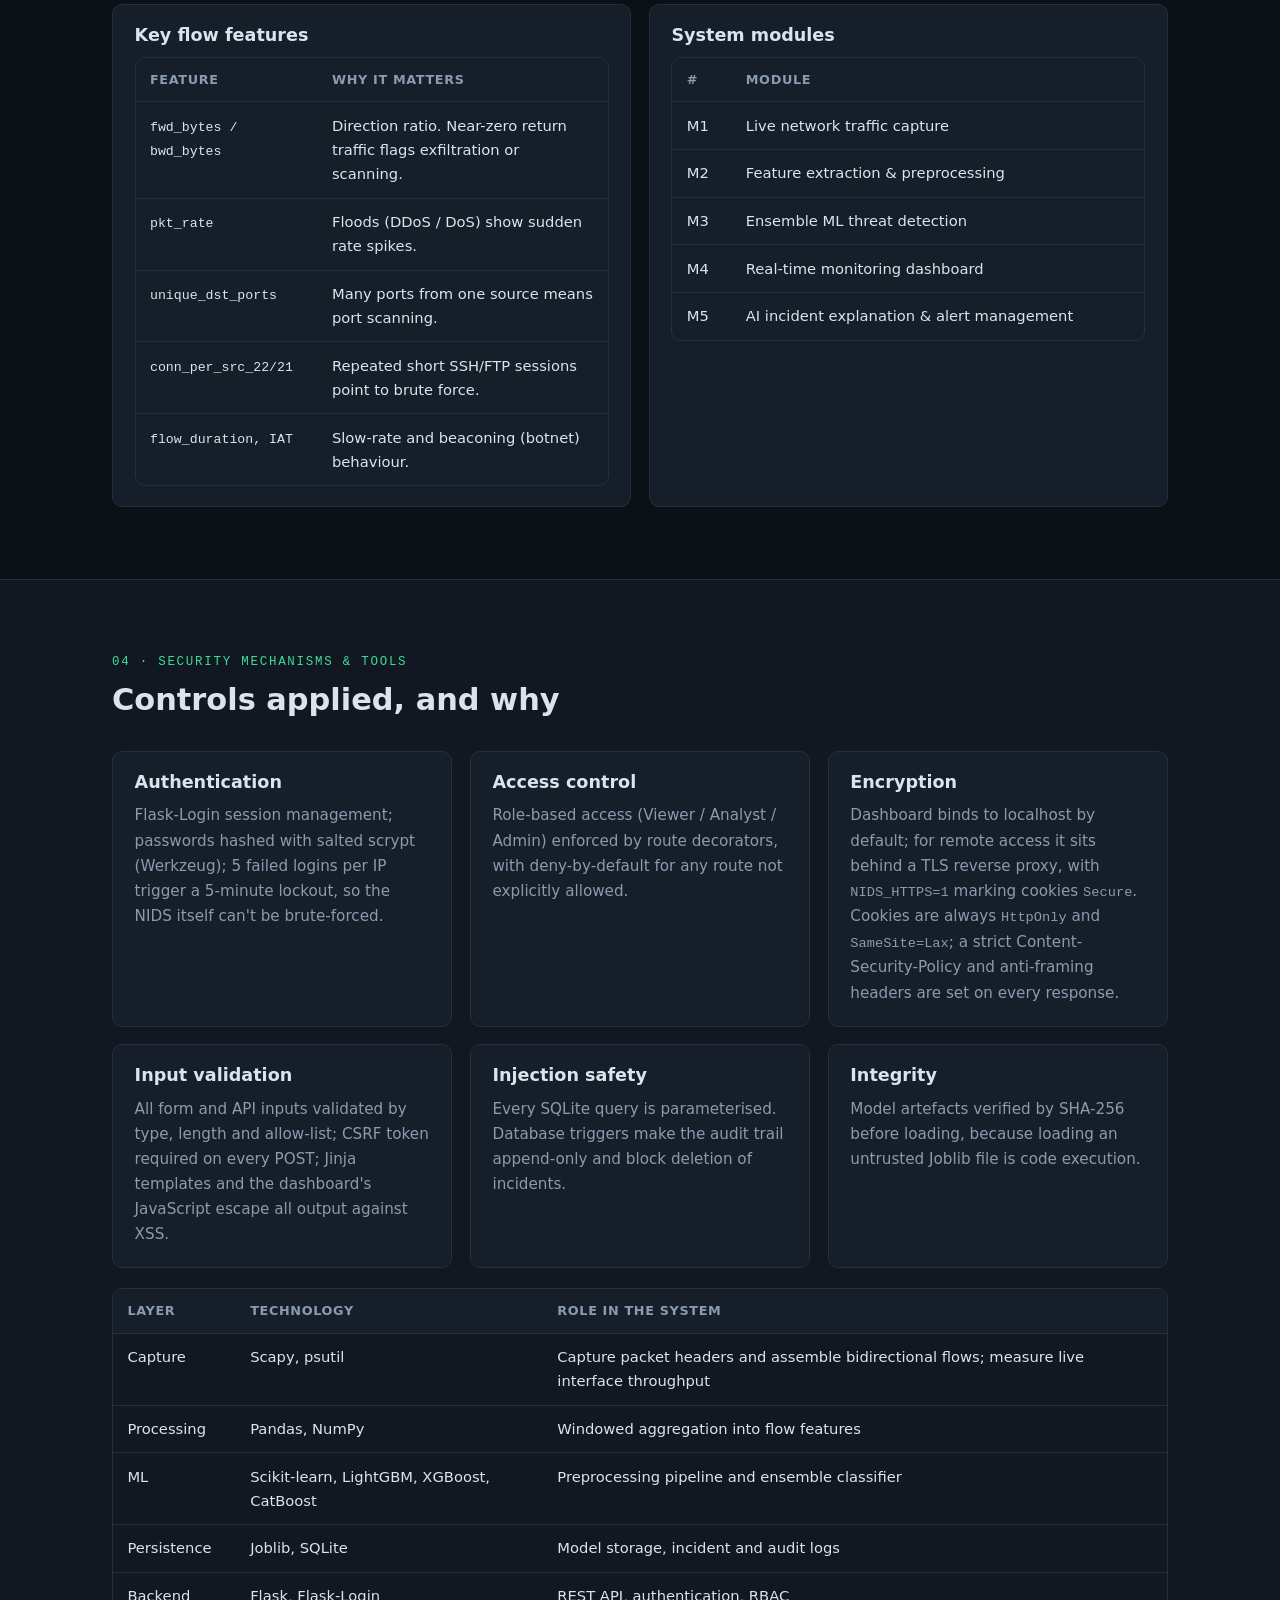
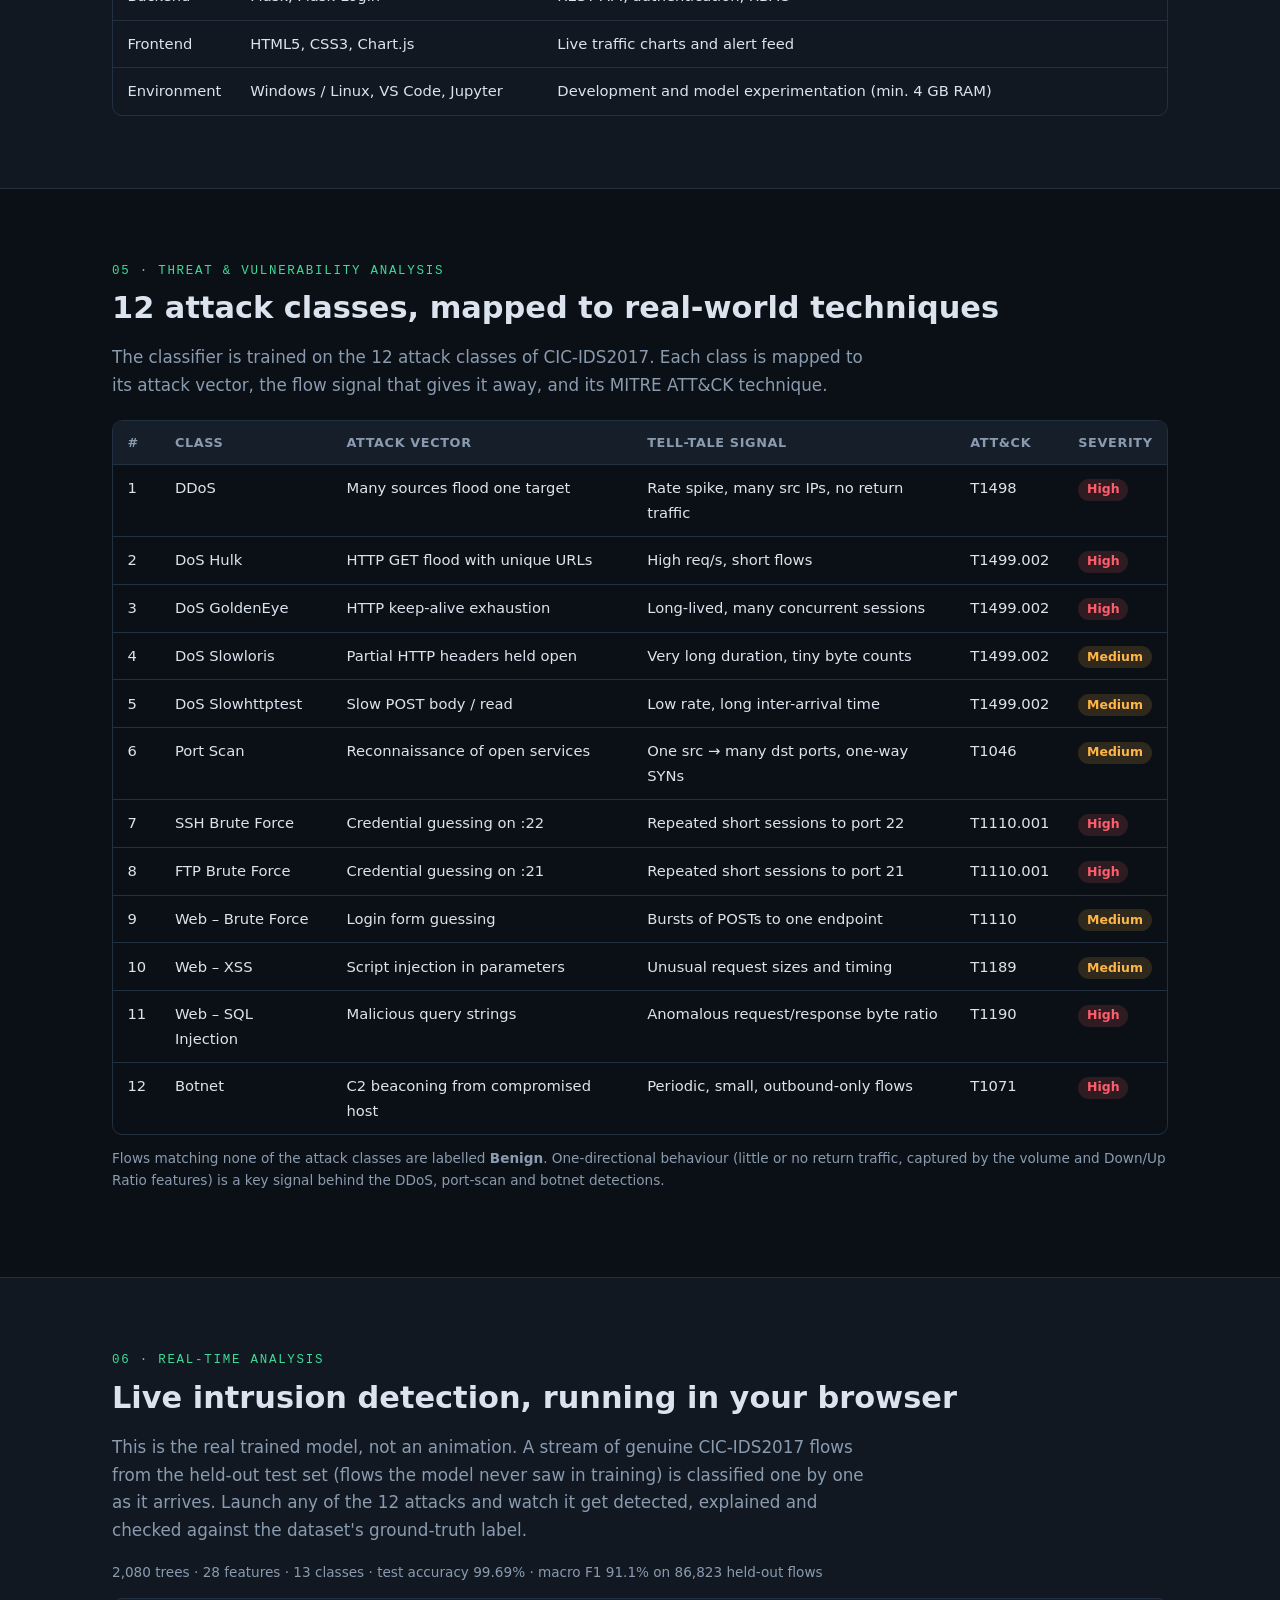
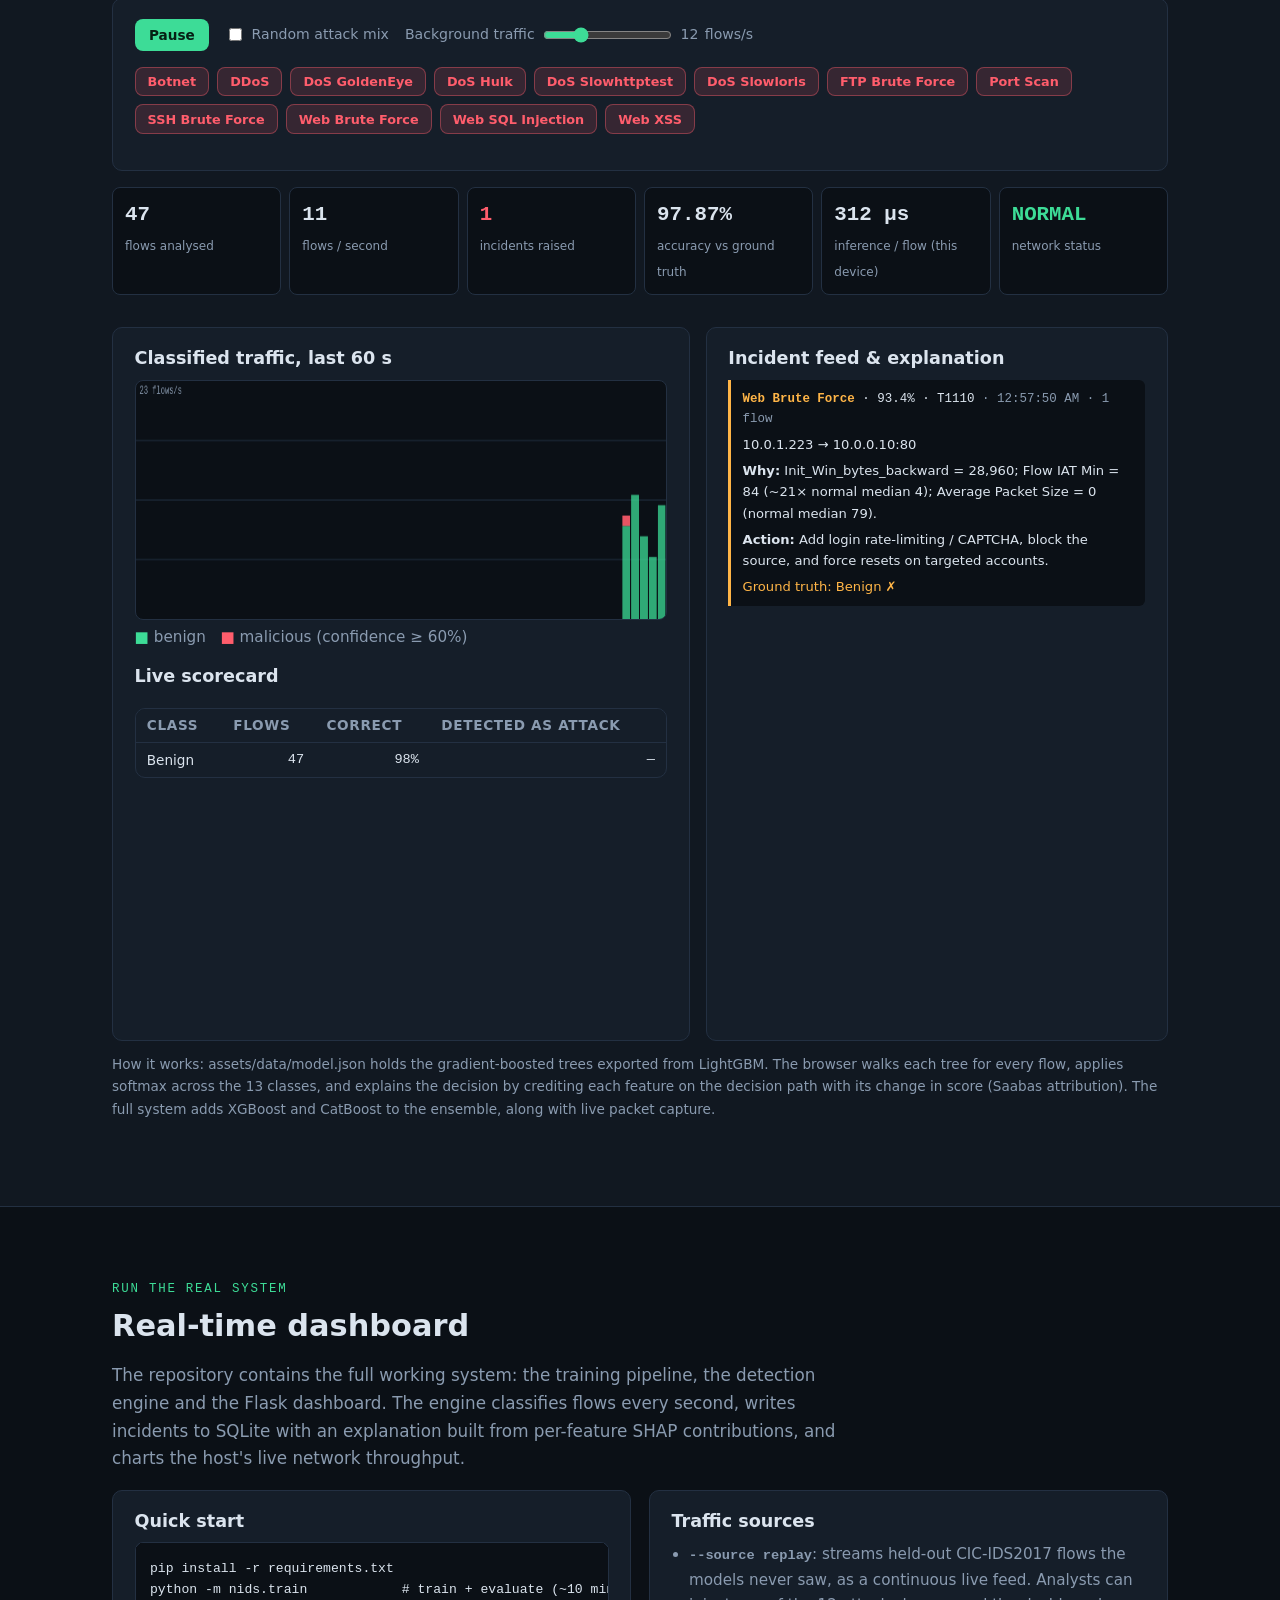
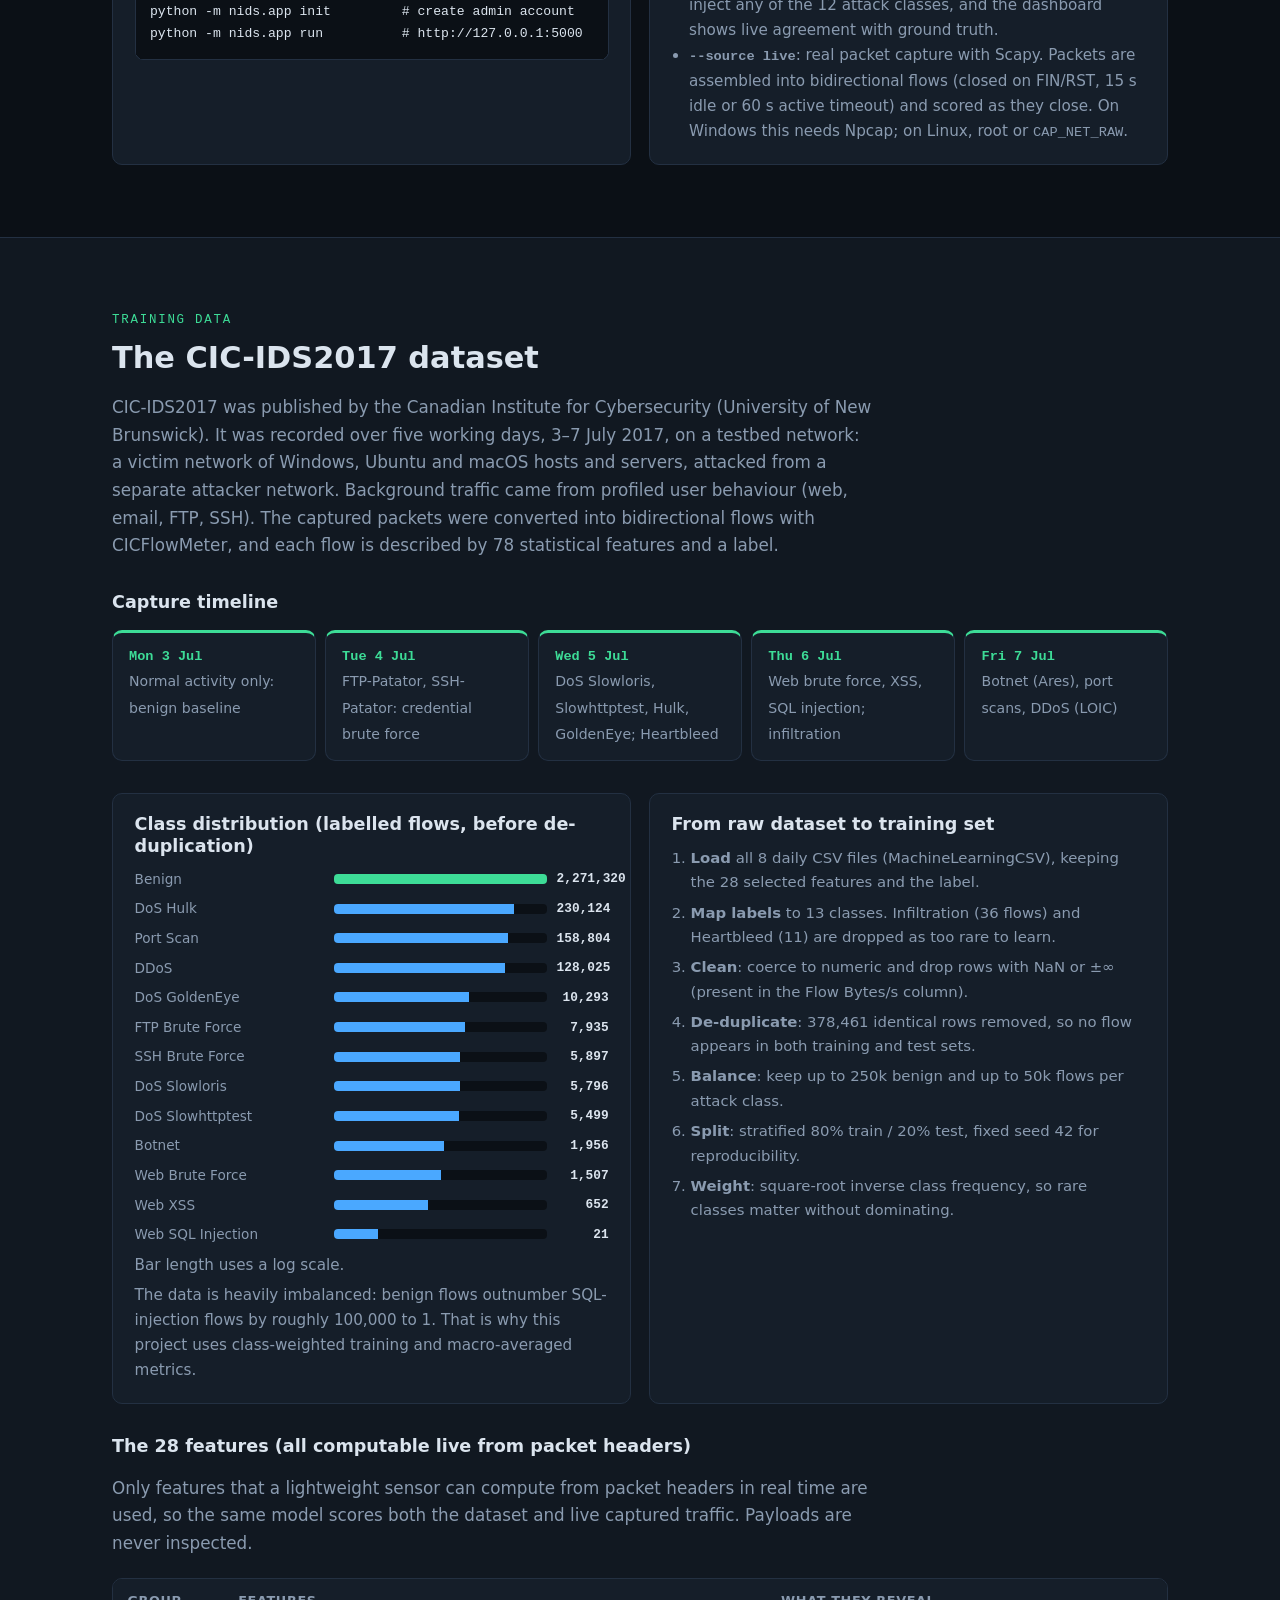
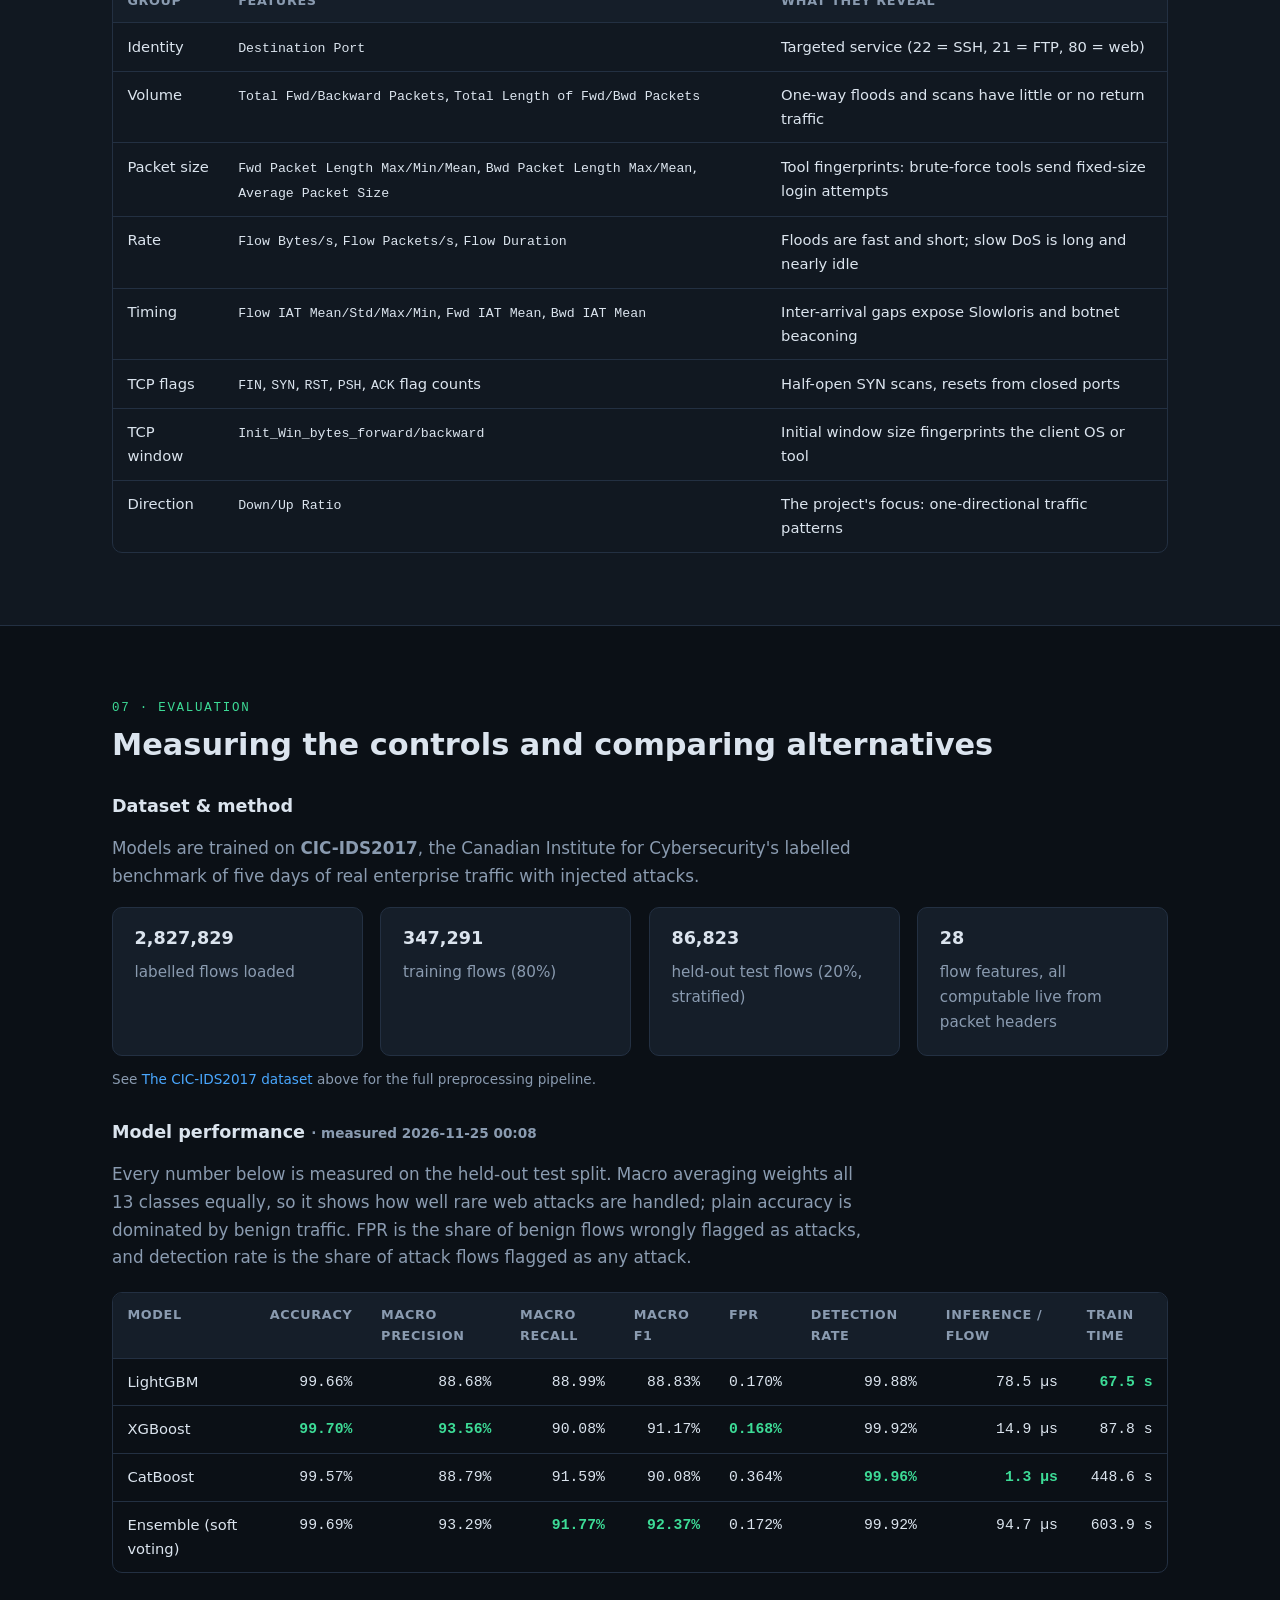
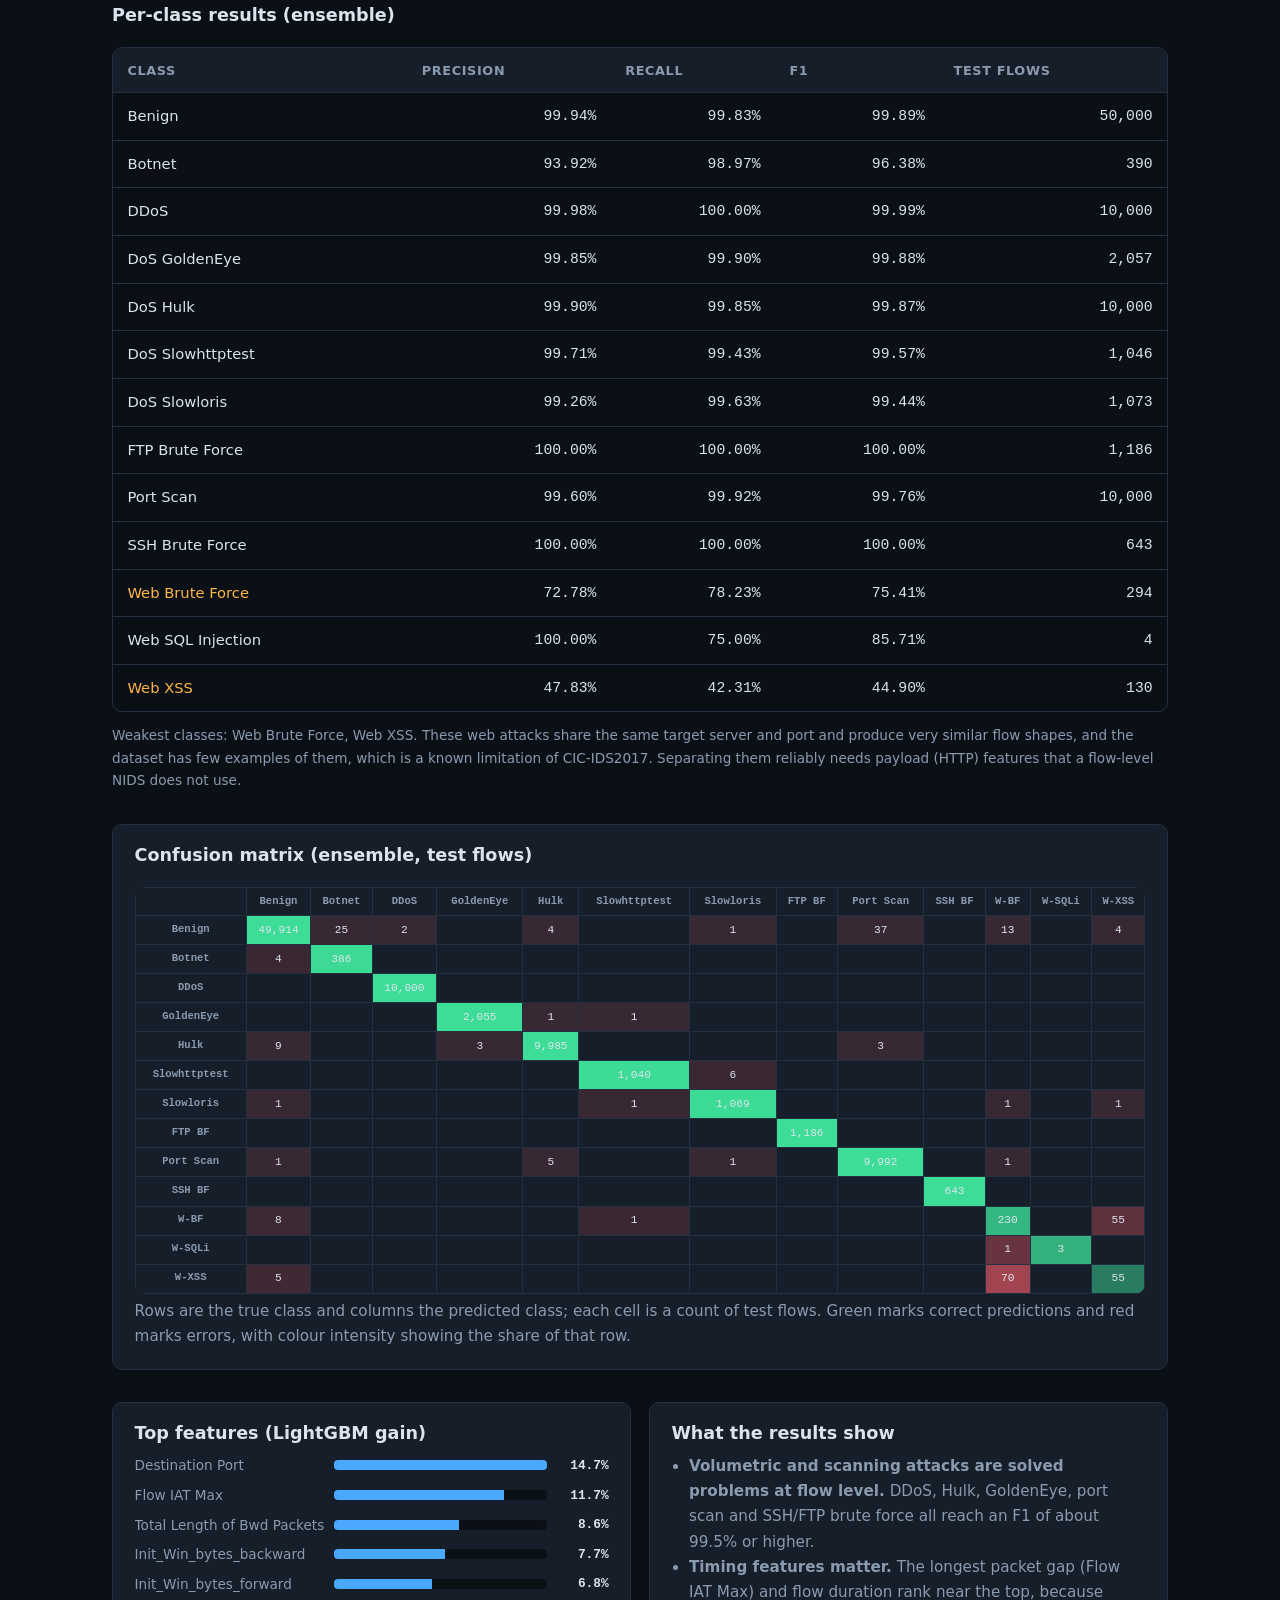
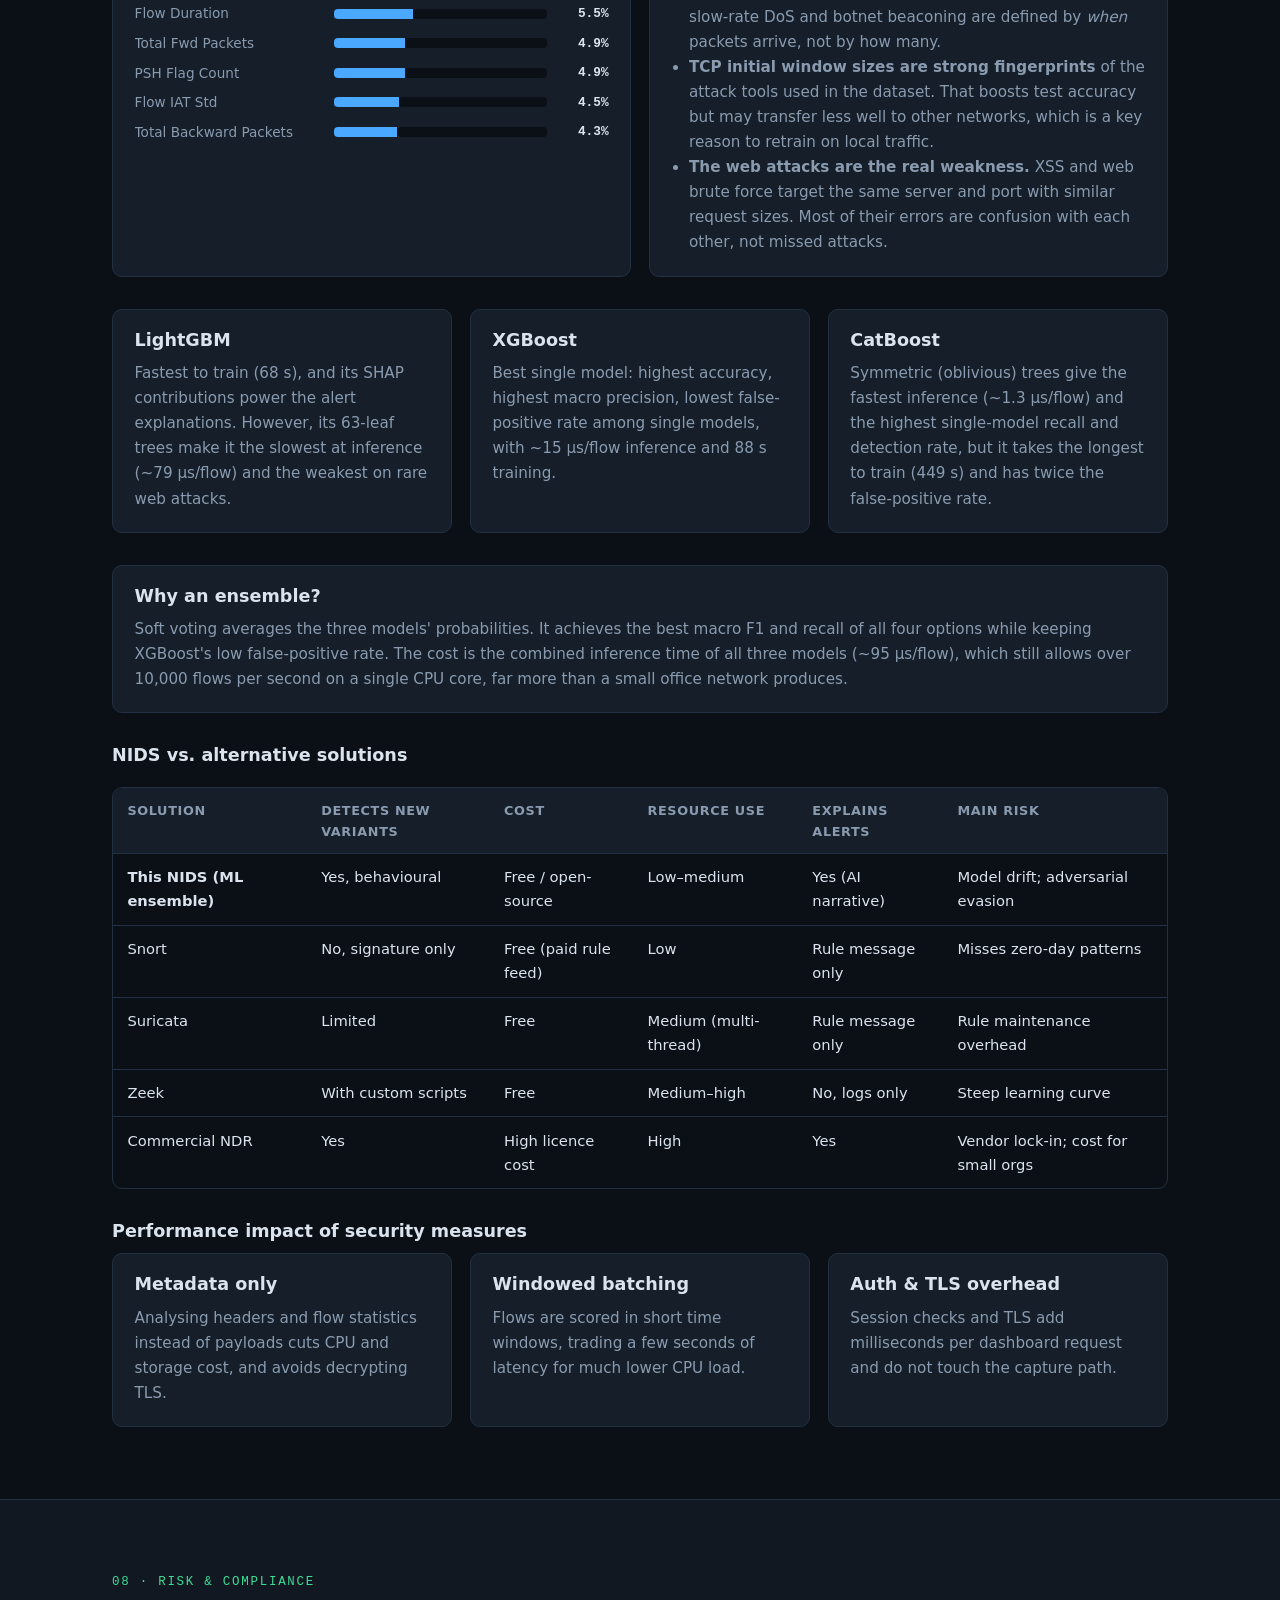
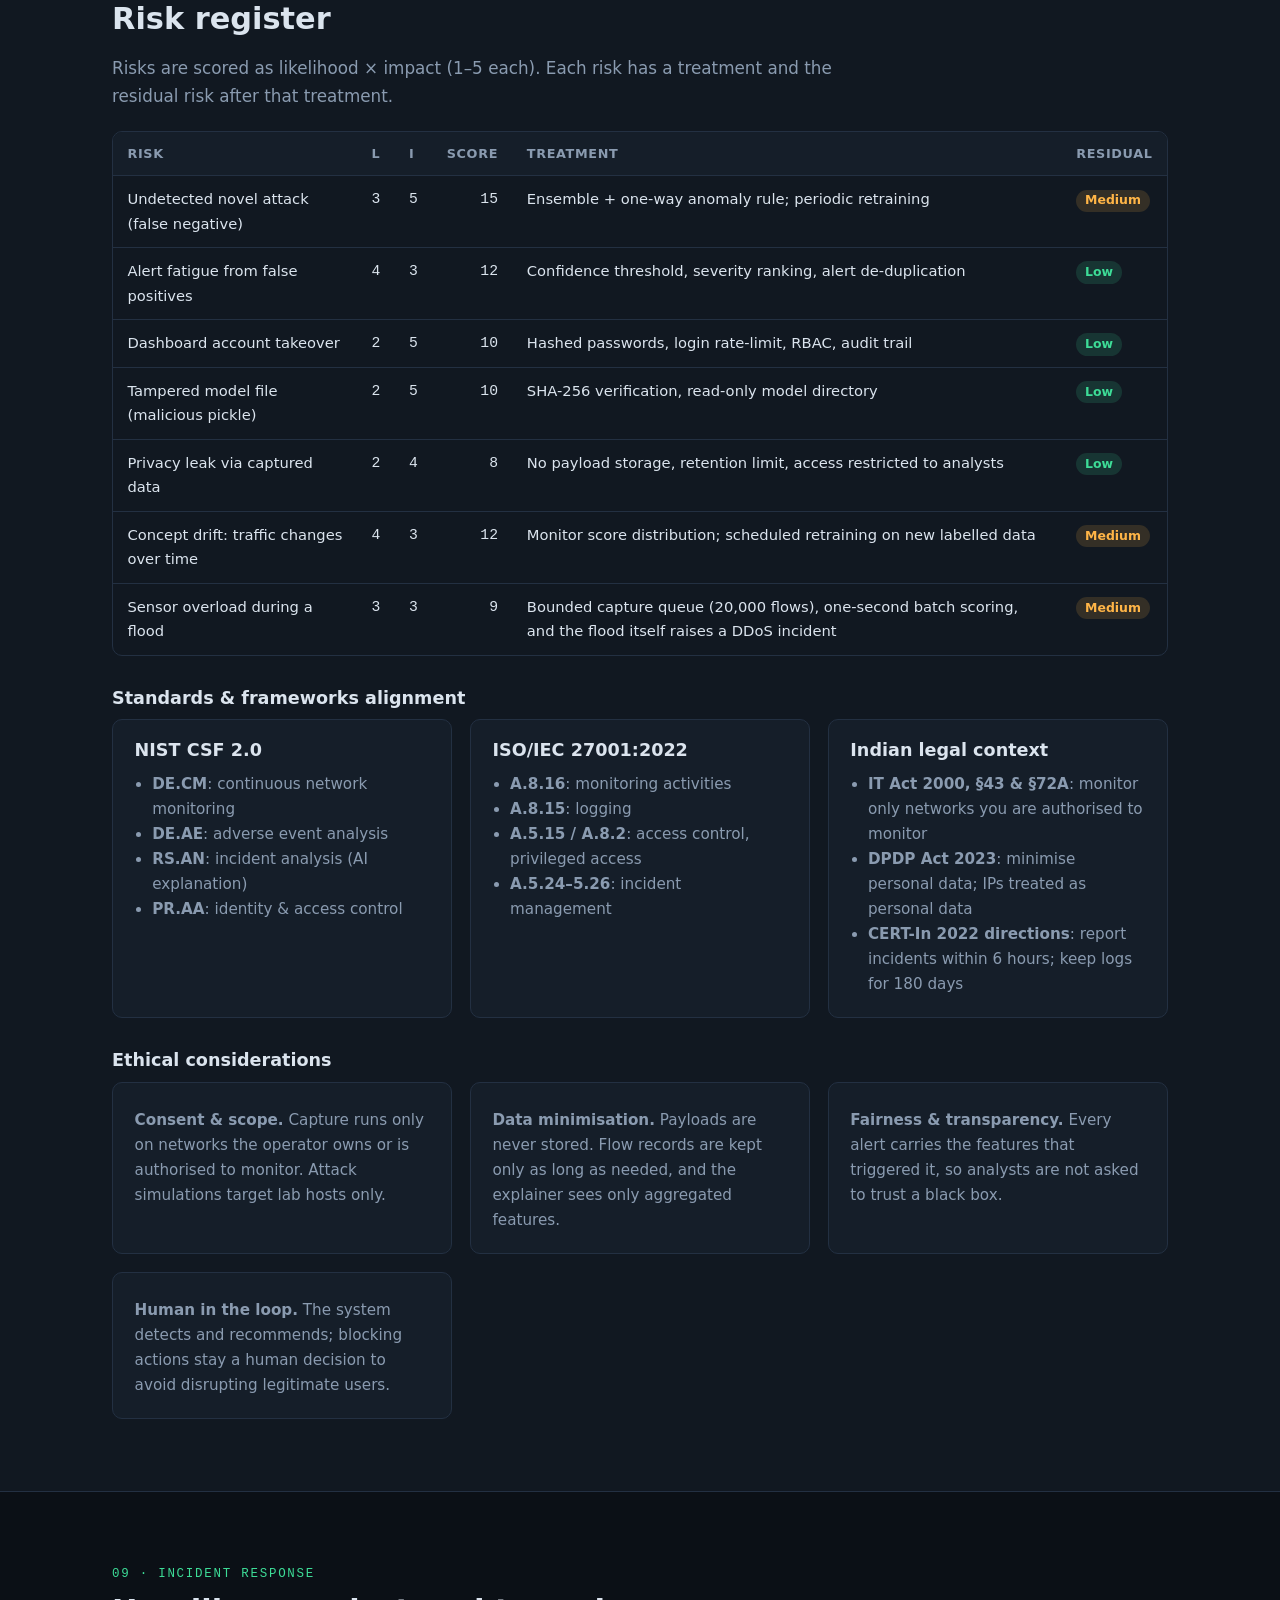
==== commit 1862bc49: "Real-time in-browser analyser, CIC-IDS2017 dataset section, descriptive README - Export a compact Li" ====
--- a/index.html
+++ b/index.html
@@ -17,7 +17,8 @@
     <li><a href="#workflow">Workflow</a></li>
     <li><a href="#controls">Security Controls</a></li>
     <li><a href="#threats">Threats</a></li>
-    <li><a href="#demo">Live Demo</a></li>
+    <li><a href="#demo">Live Analysis</a></li>
+    <li><a href="#dataset">Dataset</a></li>
     <li><a href="#evaluation">Results</a></li>
     <li><a href="#run">Run</a></li>
     <li><a href="#risk">Risk &amp; Compliance</a></li>
@@ -41,7 +42,8 @@
       <span class="tag">SQLite</span><span class="tag">Chart.js</span><span class="tag">Scapy</span><span class="tag">psutil</span><span class="tag">SHAP</span>
     </div>
     <div class="cta">
-      <a class="btn" href="#demo">Try the live demo</a>
+      <a class="btn" href="#demo">Watch live detection</a>
+      <a class="btn ghost" href="https://github.com/Nethrapalmjali/NIDS">Source code</a>
       <a class="btn ghost" href="#architecture">View architecture</a>
     </div>
   </div>
@@ -276,8 +278,8 @@
   <div class="wrap">
     <div class="eyebrow">05 · Threat &amp; vulnerability analysis</div>
     <h2>12 attack classes, mapped to real-world techniques</h2>
-    <p class="lead">The classifier is trained on labelled flow records in the style of CIC-IDS2017. Each class is mapped
-      to its attack vector, the features that reveal it, and its MITRE ATT&amp;CK technique.</p>
+    <p class="lead">The classifier is trained on the 12 attack classes of CIC-IDS2017. Each class is mapped to its attack
+      vector, the flow signal that gives it away, and its MITRE ATT&amp;CK technique.</p>
     <div class="table-wrap">
       <table>
         <tr><th>#</th><th>Class</th><th>Attack vector</th><th>Tell-tale signal</th><th>ATT&amp;CK</th><th>Severity</th></tr>
@@ -295,44 +297,58 @@
         <tr><td>12</td><td>Botnet</td><td>C2 beaconing from compromised host</td><td>Periodic, small, outbound-only flows</td><td>T1071</td><td><span class="pill hi">High</span></td></tr>
       </table>
     </div>
-    <p class="note">Flows matching none of the classes are labelled <b>Benign</b>. One-directional flows with a high
-      outbound byte ratio are flagged separately as <b>possible exfiltration</b> (T1041) for analyst review.</p>
+    <p class="note">Flows matching none of the attack classes are labelled <b>Benign</b>. One-directional behaviour (little or no return
+      traffic, captured by the volume and Down/Up Ratio features) is a key signal behind the DDoS, port-scan and botnet detections.</p>
   </div>
 </section>
 
 <!-- ================= DEMO ================= -->
 <section id="demo">
   <div class="wrap">
-    <div class="eyebrow">06 · Interactive demo</div>
-    <h2>Watch the detector react</h2>
-    <p class="lead">This in-browser simulation generates synthetic flows and runs the same behavioural feature checks the
-      NIDS uses. Launch an attack and watch it get detected and explained.</p>
-
-    <div class="demo">
+    <div class="eyebrow">06 · Real-time analysis</div>
+    <h2>Live intrusion detection, running in your browser</h2>
+    <p class="lead">This is the real trained model, not an animation. A stream of genuine CIC-IDS2017 flows from the
+      held-out test set (flows the model never saw in training) is classified one by one as it arrives. Launch any of
+      the 12 attacks and watch it get detected, explained and checked against the dataset's ground-truth label.</p>
+    <p class="note" id="lv-model"></p>
+    <p class="note" id="lv-loading">Loading model…</p>
+
+    <div id="lv-app" class="hidden">
       <div class="card">
         <div class="controls">
-          <button class="btn" id="toggle">Pause</button>
-          <button class="btn attack" data-attack="ddos">Launch DDoS</button>
-          <button class="btn attack" data-attack="scan">Port Scan</button>
-          <button class="btn attack" data-attack="brute">SSH Brute Force</button>
-          <button class="btn attack" data-attack="exfil">Data Exfiltration</button>
-          <button class="btn attack" data-attack="botnet">Botnet Beacon</button>
+          <button class="btn" id="lv-toggle">Pause</button>
+          <label class="ctl"><input type="checkbox" id="lv-mix"> Random attack mix</label>
+          <label class="ctl">Background traffic <input type="range" id="lv-rate-in" min="2" max="40" value="12"> <span id="lv-rate-val">12</span> flows/s</label>
         </div>
-        <div class="stats">
-          <div class="stat"><b id="s-flows">0</b><span>flows analysed</span></div>
-          <div class="stat"><b id="s-rate">0</b><span>packets / sec</span></div>
-          <div class="stat"><b id="s-alerts" style="color:var(--bad)">0</b><span>alerts</span></div>
-          <div class="stat"><b id="s-status" style="color:var(--accent)">SAFE</b><span>network status</span></div>
+        <div class="controls" id="lv-buttons"></div>
+      </div>
+
+      <div class="stats six mt-s">
+        <div class="stat"><b id="lv-flows">0</b><span>flows analysed</span></div>
+        <div class="stat"><b id="lv-rate">0</b><span>flows / second</span></div>
+        <div class="stat"><b id="lv-alerts" class="bad">0</b><span>incidents raised</span></div>
+        <div class="stat"><b id="lv-acc">–</b><span>accuracy vs ground truth</span></div>
+        <div class="stat"><b id="lv-lat">–</b><span>inference / flow (this device)</span></div>
+        <div class="stat"><b id="lv-status" class="ok">NORMAL</b><span>network status</span></div>
+      </div>
+
+      <div class="demo">
+        <div class="card">
+          <h3>Classified traffic, last 60 s</h3>
+          <canvas id="lv-chart" width="900" height="260"></canvas>
+          <p class="note"><span class="ok">■</span> benign &nbsp; <span class="bad">■</span> malicious (confidence ≥ 60%)</p>
+          <h3 class="mt-s">Live scorecard</h3>
+          <div class="table-wrap"><table id="lv-table"></table></div>
         </div>
-        <canvas id="chart" width="900" height="240"></canvas>
-        <p class="note"><span style="color:var(--accent)">■</span> benign packets/s &nbsp; <span style="color:var(--bad)">■</span> malicious packets/s</p>
-      </div>
-      <div class="card">
-        <h3>Incident log &amp; AI explanation</h3>
-        <div class="log" id="log"><p class="note">No incidents yet. Launch an attack.</p></div>
-      </div>
-    </div>
-    <p class="note">This page widget is a simplified in-browser illustration. The real system (below) scores flows with the trained ensemble.</p>
+        <div class="card">
+          <h3>Incident feed &amp; explanation</h3>
+          <div class="log" id="lv-log"><p class="note">Monitoring… launch an attack above.</p></div>
+        </div>
+      </div>
+      <p class="note">How it works: assets/data/model.json holds the gradient-boosted trees exported from LightGBM. The browser walks each tree
+        for every flow, applies softmax across the 13 classes, and explains the decision by crediting each feature on the decision path with its
+        change in score (Saabas attribution). The full system adds XGBoost and CatBoost to the ensemble, along with live packet capture.</p>
+    </div>
   </div>
 </section>
 
@@ -359,6 +375,66 @@
           <li><b><code>--source live</code></b>: real packet capture with Scapy. Packets are assembled into bidirectional flows (closed on FIN/RST, 15 s idle or 60 s active timeout) and scored as they close. On Windows this needs Npcap; on Linux, root or <code>CAP_NET_RAW</code>.</li>
         </ul>
       </div>
+    </div>
+  </div>
+</section>
+
+<!-- ================= DATASET ================= -->
+<section id="dataset">
+  <div class="wrap">
+    <div class="eyebrow">Training data</div>
+    <h2>The CIC-IDS2017 dataset</h2>
+    <p class="lead">CIC-IDS2017 was published by the Canadian Institute for Cybersecurity (University of New Brunswick).
+      It was recorded over five working days, 3–7 July 2017, on a testbed network: a victim network of Windows, Ubuntu and
+      macOS hosts and servers, attacked from a separate attacker network. Background traffic came from profiled user
+      behaviour (web, email, FTP, SSH). The captured packets were converted into bidirectional flows with CICFlowMeter, and
+      each flow is described by 78 statistical features and a label.</p>
+
+    <h3 class="mt">Capture timeline</h3>
+    <div class="timeline">
+      <div class="day"><b>Mon 3 Jul</b><span>Normal activity only: benign baseline</span></div>
+      <div class="day"><b>Tue 4 Jul</b><span>FTP-Patator, SSH-Patator: credential brute force</span></div>
+      <div class="day"><b>Wed 5 Jul</b><span>DoS Slowloris, Slowhttptest, Hulk, GoldenEye; Heartbleed</span></div>
+      <div class="day"><b>Thu 6 Jul</b><span>Web brute force, XSS, SQL injection; infiltration</span></div>
+      <div class="day"><b>Fri 7 Jul</b><span>Botnet (Ares), port scans, DDoS (LOIC)</span></div>
+    </div>
+
+    <div class="grid g2 mt">
+      <div class="card">
+        <h3>Class distribution (labelled flows, before de-duplication)</h3>
+        <div id="dist"></div>
+        <p class="note">The data is heavily imbalanced: benign flows outnumber SQL-injection flows by roughly 100,000 to 1.
+          That is why this project uses class-weighted training and macro-averaged metrics.</p>
+      </div>
+      <div class="card">
+        <h3>From raw dataset to training set</h3>
+        <ol class="steps">
+          <li><b>Load</b> all 8 daily CSV files (MachineLearningCSV), keeping the 28 selected features and the label.</li>
+          <li><b>Map labels</b> to 13 classes. Infiltration (36 flows) and Heartbleed (11) are dropped as too rare to learn.</li>
+          <li><b>Clean</b>: coerce to numeric and drop rows with NaN or ±∞ (present in the Flow Bytes/s column).</li>
+          <li><b>De-duplicate</b>: 378,461 identical rows removed, so no flow appears in both training and test sets.</li>
+          <li><b>Balance</b>: keep up to 250k benign and up to 50k flows per attack class.</li>
+          <li><b>Split</b>: stratified 80% train / 20% test, fixed seed 42 for reproducibility.</li>
+          <li><b>Weight</b>: square-root inverse class frequency, so rare classes matter without dominating.</li>
+        </ol>
+      </div>
+    </div>
+
+    <h3 class="mt">The 28 features (all computable live from packet headers)</h3>
+    <p class="lead">Only features that a lightweight sensor can compute from packet headers in real time are used, so the
+      same model scores both the dataset and live captured traffic. Payloads are never inspected.</p>
+    <div class="table-wrap">
+      <table>
+        <tr><th>Group</th><th>Features</th><th>What they reveal</th></tr>
+        <tr><td>Identity</td><td><code>Destination Port</code></td><td>Targeted service (22 = SSH, 21 = FTP, 80 = web)</td></tr>
+        <tr><td>Volume</td><td><code>Total Fwd/Backward Packets</code>, <code>Total Length of Fwd/Bwd Packets</code></td><td>One-way floods and scans have little or no return traffic</td></tr>
+        <tr><td>Packet size</td><td><code>Fwd Packet Length Max/Min/Mean</code>, <code>Bwd Packet Length Max/Mean</code>, <code>Average Packet Size</code></td><td>Tool fingerprints: brute-force tools send fixed-size login attempts</td></tr>
+        <tr><td>Rate</td><td><code>Flow Bytes/s</code>, <code>Flow Packets/s</code>, <code>Flow Duration</code></td><td>Floods are fast and short; slow DoS is long and nearly idle</td></tr>
+        <tr><td>Timing</td><td><code>Flow IAT Mean/Std/Max/Min</code>, <code>Fwd IAT Mean</code>, <code>Bwd IAT Mean</code></td><td>Inter-arrival gaps expose Slowloris and botnet beaconing</td></tr>
+        <tr><td>TCP flags</td><td><code>FIN</code>, <code>SYN</code>, <code>RST</code>, <code>PSH</code>, <code>ACK</code> flag counts</td><td>Half-open SYN scans, resets from closed ports</td></tr>
+        <tr><td>TCP window</td><td><code>Init_Win_bytes_forward/backward</code></td><td>Initial window size fingerprints the client OS or tool</td></tr>
+        <tr><td>Direction</td><td><code>Down/Up Ratio</code></td><td>The project's focus: one-directional traffic patterns</td></tr>
+      </table>
     </div>
   </div>
 </section>
@@ -378,10 +454,7 @@
       <div class="card"><h3 id="d-test">–</h3><p>held-out test flows (20%, stratified)</p></div>
       <div class="card"><h3 id="d-feat">–</h3><p>flow features, all computable live from packet headers</p></div>
     </div>
-    <p class="note">Pipeline: drop duplicate flows (to prevent train/test leakage), remove NaN/∞ values, cap benign at
-      250k and each attack at 50k flows, apply square-root class weighting so rare classes (SQL injection, XSS)
-      still count, then a stratified 80/20 split. Infiltration (36 flows) and Heartbleed (11) are too small to learn
-      and are excluded.</p>
+    <p class="note">See <a href="#dataset">The CIC-IDS2017 dataset</a> above for the full preprocessing pipeline.</p>
 
     <h3 class="mt">Model performance <span class="note" id="gen-date"></span></h3>
     <p class="lead">Every number below is measured on the held-out test split. Macro averaging weights all 13 classes
@@ -474,7 +547,7 @@
         <tr><td>Tampered model file (malicious pickle)</td><td class="num">2</td><td class="num">5</td><td class="num">10</td><td>SHA-256 verification, read-only model directory</td><td><span class="pill lo">Low</span></td></tr>
         <tr><td>Privacy leak via captured data</td><td class="num">2</td><td class="num">4</td><td class="num">8</td><td>No payload storage, retention limit, access restricted to analysts</td><td><span class="pill lo">Low</span></td></tr>
         <tr><td>Concept drift: traffic changes over time</td><td class="num">4</td><td class="num">3</td><td class="num">12</td><td>Monitor score distribution; scheduled retraining on new labelled data</td><td><span class="pill md">Medium</span></td></tr>
-        <tr><td>Sensor overload during a flood</td><td class="num">3</td><td class="num">3</td><td class="num">9</td><td>Sampling under load, bounded queues, flood alert raised first</td><td><span class="pill md">Medium</span></td></tr>
+        <tr><td>Sensor overload during a flood</td><td class="num">3</td><td class="num">3</td><td class="num">9</td><td>Bounded capture queue (20,000 flows), one-second batch scoring, and the flood itself raises a DDoS incident</td><td><span class="pill md">Medium</span></td></tr>
       </table>
     </div>
 
@@ -552,5 +625,6 @@
 <script src="assets/results.js"></script>
 <script src="assets/report.js"></script>
 <script src="assets/app.js"></script>
+<script src="assets/live.js"></script>
 </body>
 </html>
--- a/assets/style.css
+++ b/assets/style.css
@@ -154,3 +154,27 @@
   font-family: var(--mono); font-size: .82rem; color: var(--text); margin: .6rem 0 0; }
 
 footer { padding: 2.5rem 0; color: var(--muted); font-size: .85rem; text-align: center; }
+
+/* ---------- live analyser & dataset ---------- */
+.hidden { display: none !important; }
+.ok { color: var(--accent); } .bad { color: var(--bad); }
+.mt-s { margin-top: 1rem; }
+.demo { grid-template-columns: 1.25fr 1fr; }
+@media (max-width: 900px) { .demo { grid-template-columns: 1fr; } }
+.stats.six { grid-template-columns: repeat(6, 1fr); }
+@media (max-width: 900px) { .stats.six { grid-template-columns: repeat(3, 1fr); } }
+.ctl { display: inline-flex; align-items: center; gap: .4rem; color: var(--muted); font-size: .88rem; margin-left: .5rem; }
+.ctl input[type=range] { accent-color: var(--accent); }
+#lv-buttons .btn { font-size: .8rem; padding: .4rem .75rem; }
+#lv-log { height: 640px; }
+.sev-hi { color: var(--bad); } .sev-md { color: var(--warn); }
+.truth-ok { color: var(--accent) !important; } .truth-bad { color: var(--warn) !important; }
+#lv-table td, #lv-table th { padding: .35rem .7rem; font-size: .85rem; }
+.timeline { display: grid; grid-template-columns: repeat(5, 1fr); gap: .6rem; margin-top: 1rem; }
+@media (max-width: 900px) { .timeline { grid-template-columns: 1fr; } }
+.day { background: var(--panel); border: 1px solid var(--line); border-top: 3px solid var(--accent); border-radius: var(--radius); padding: .8rem 1rem; }
+.day b { display: block; font-family: var(--mono); color: var(--accent); font-size: .85rem; }
+.day span { color: var(--muted); font-size: .88rem; }
+.steps { margin: .4rem 0 0; padding-left: 1.2rem; color: var(--muted); font-size: .93rem; }
+.steps li { margin: .35rem 0; }
+.bar i.benign { background: var(--accent); }
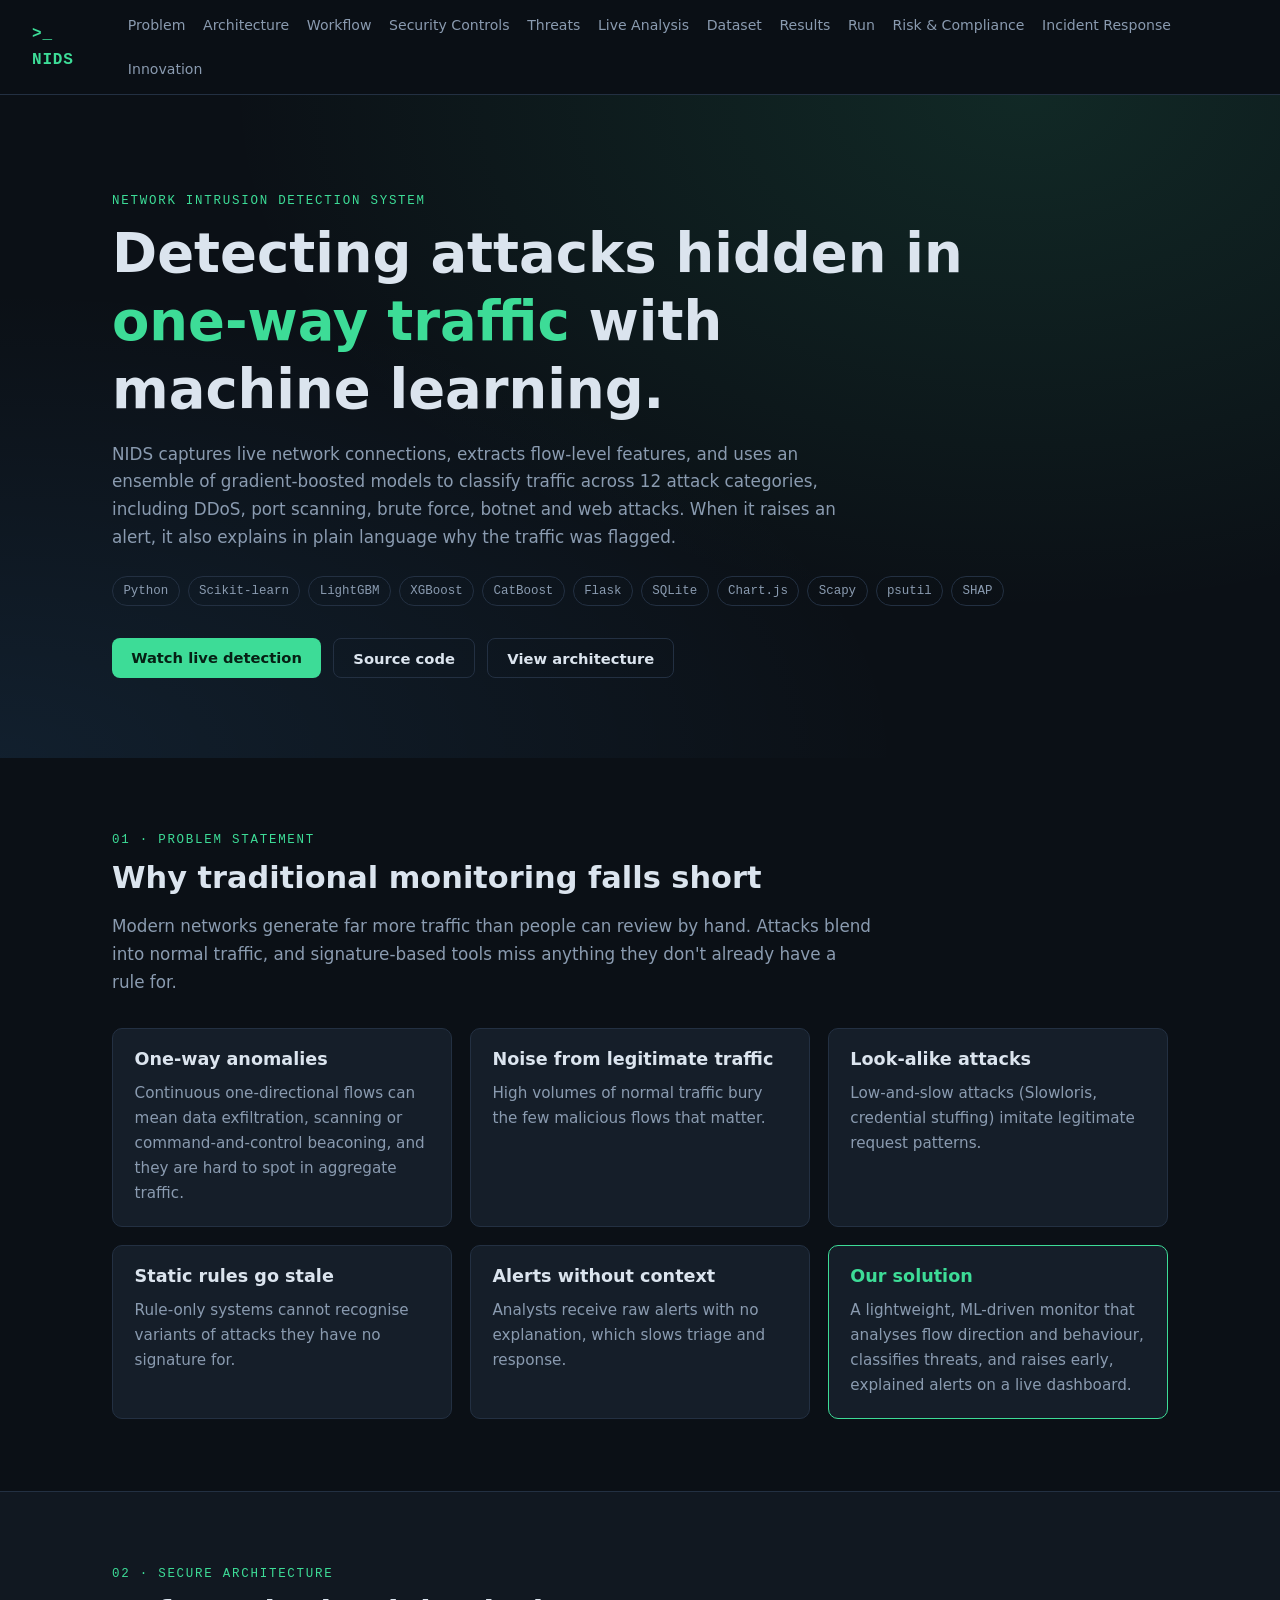
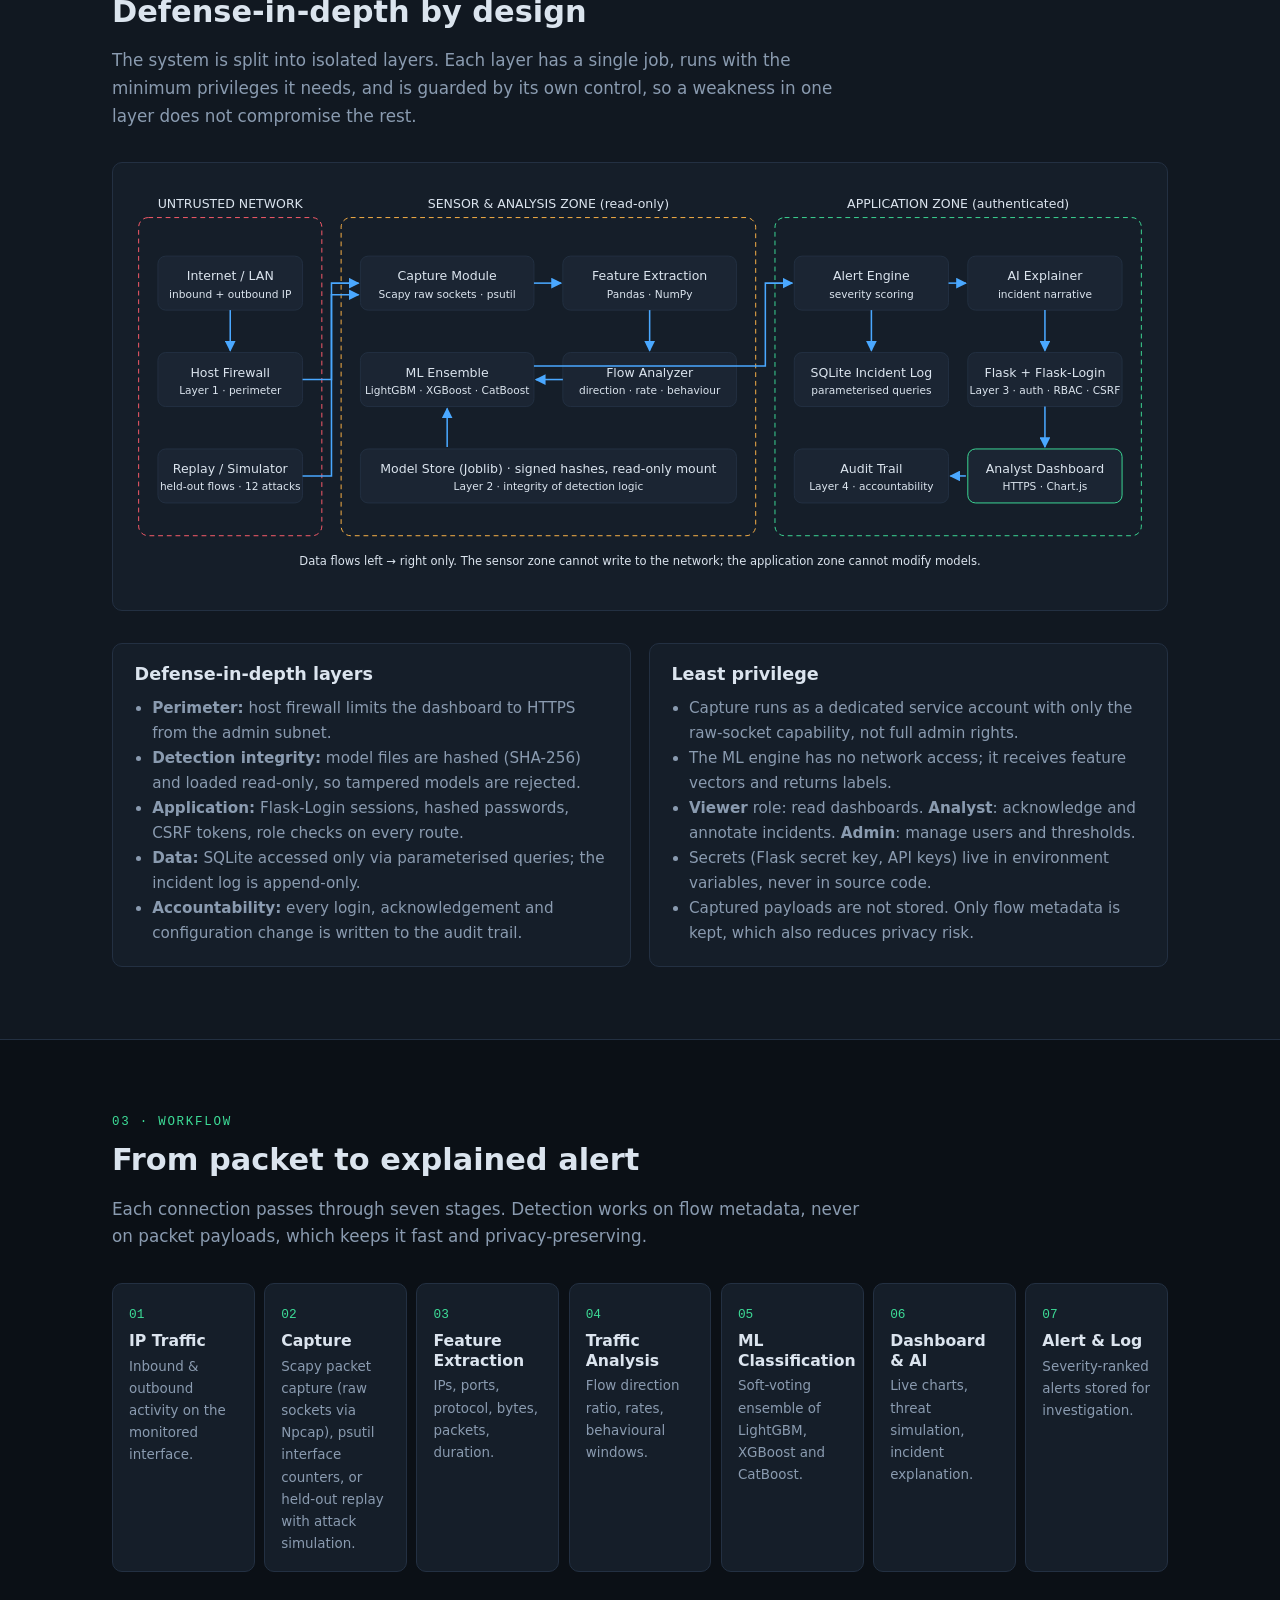
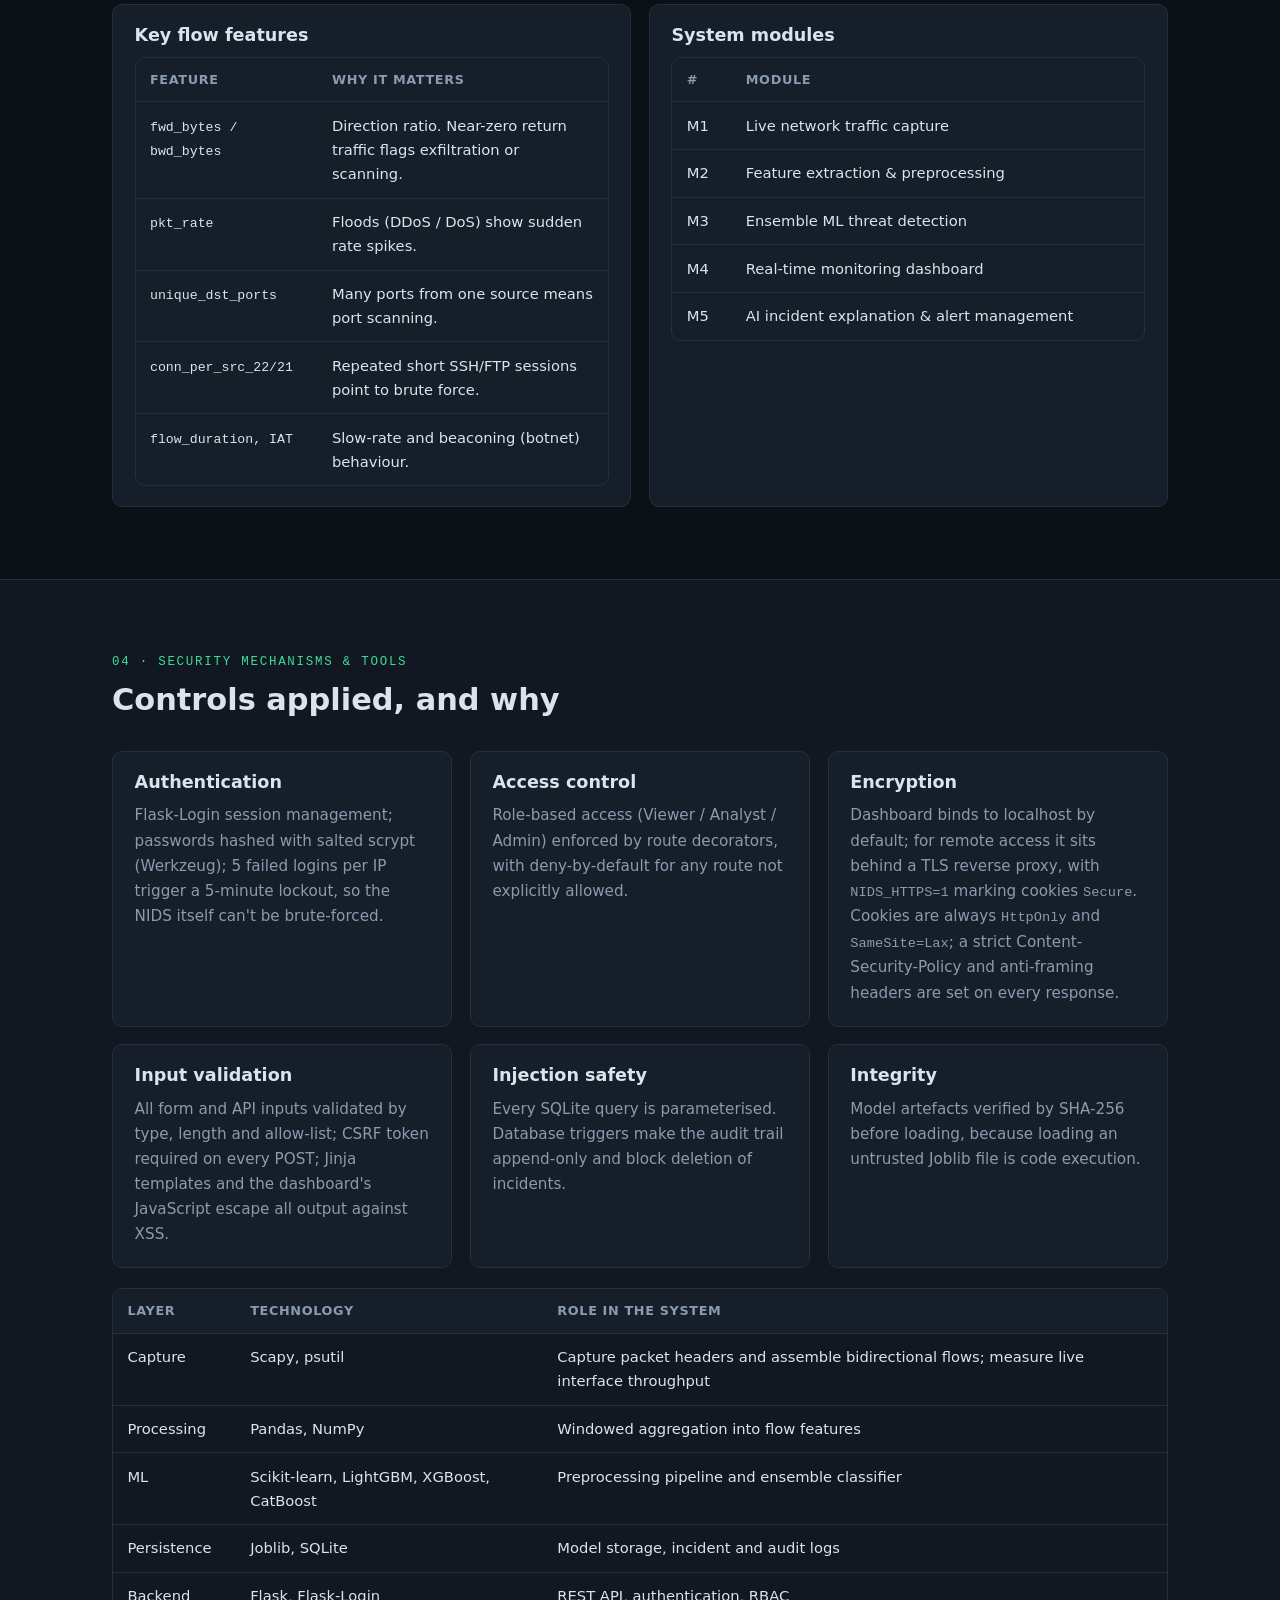
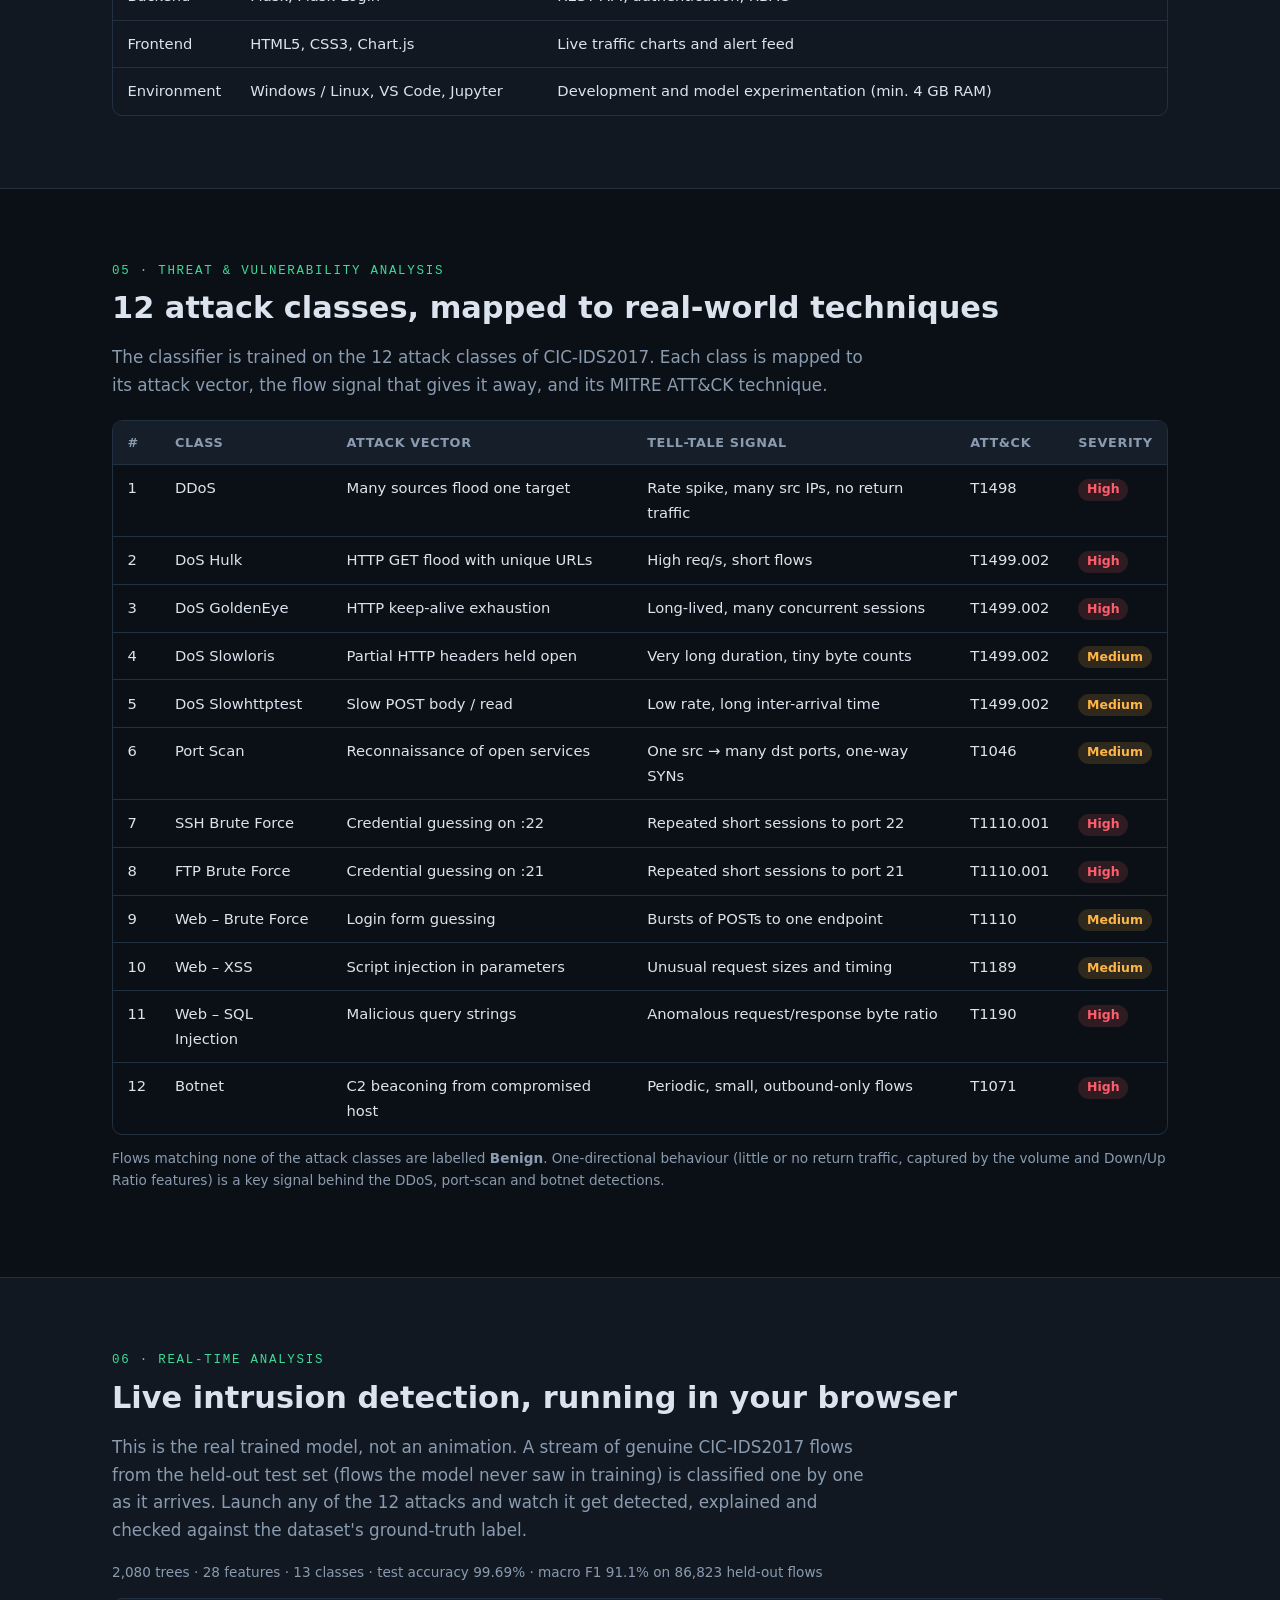
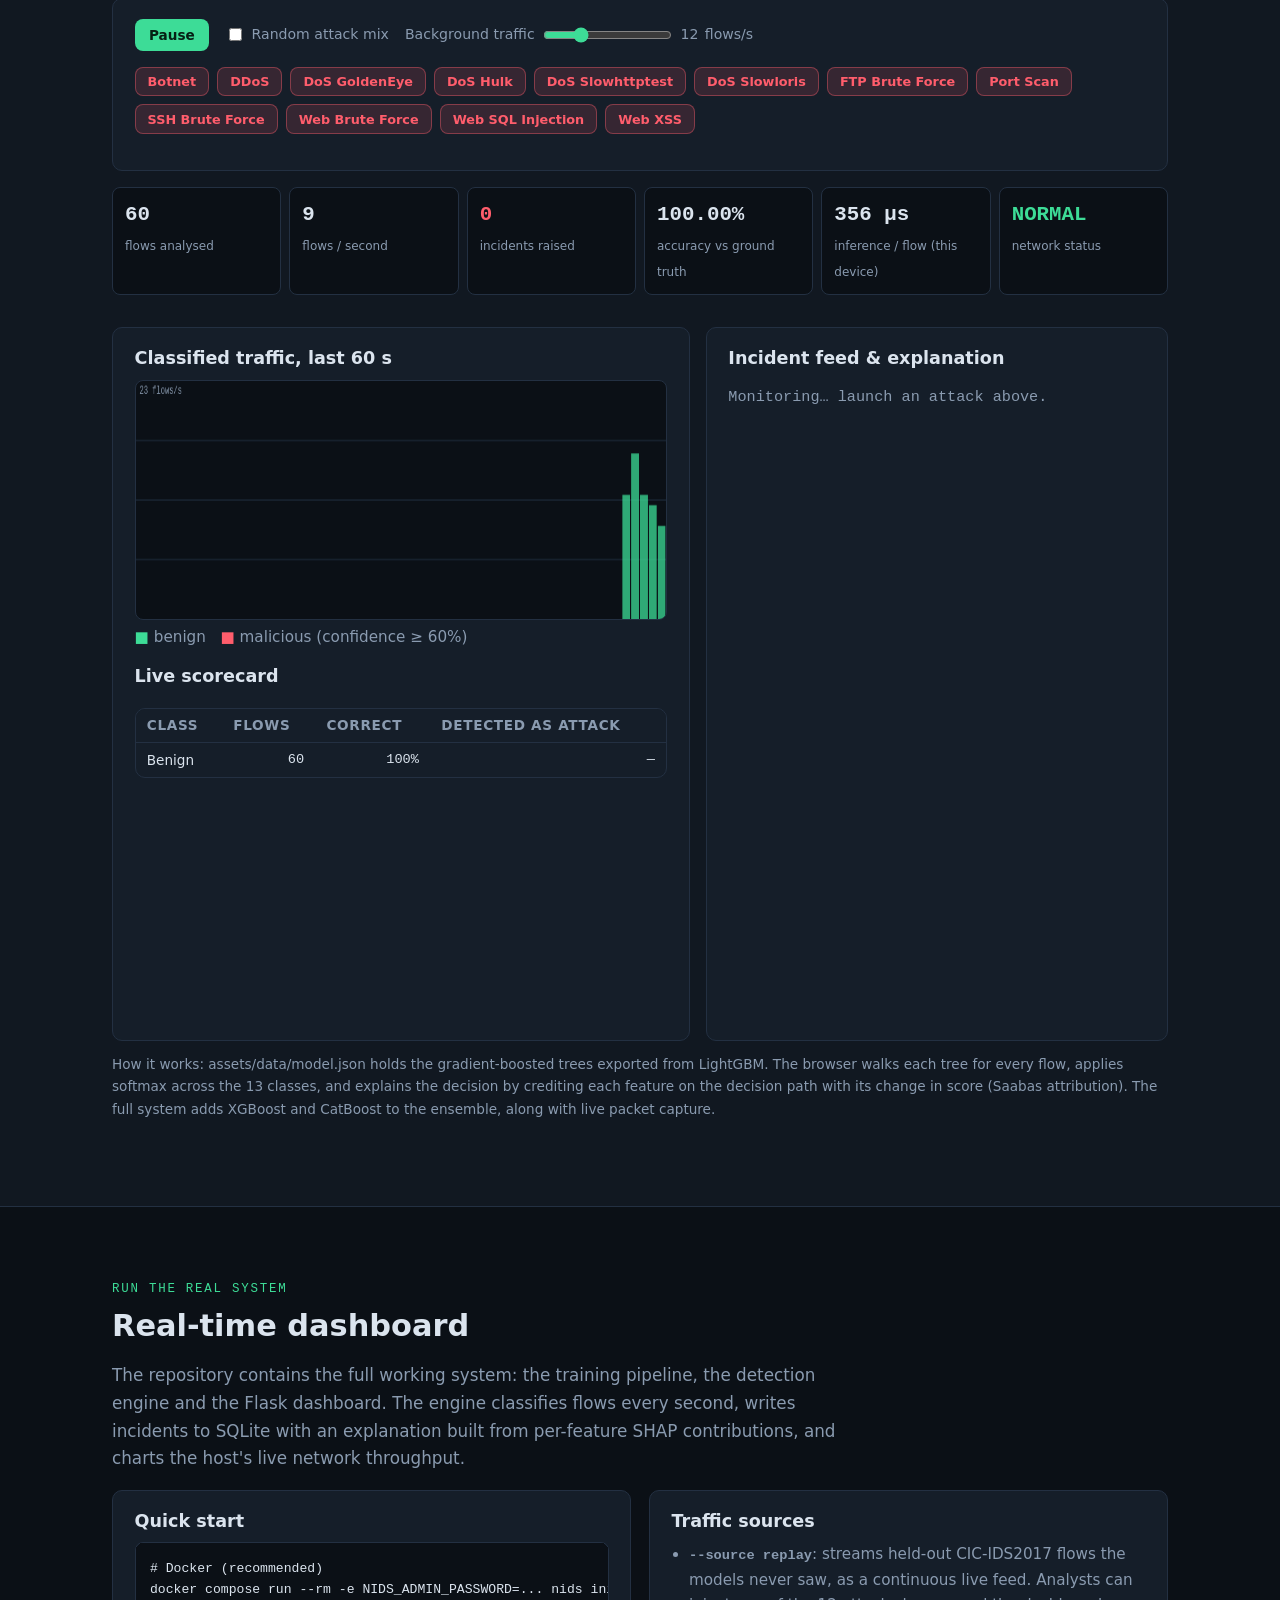
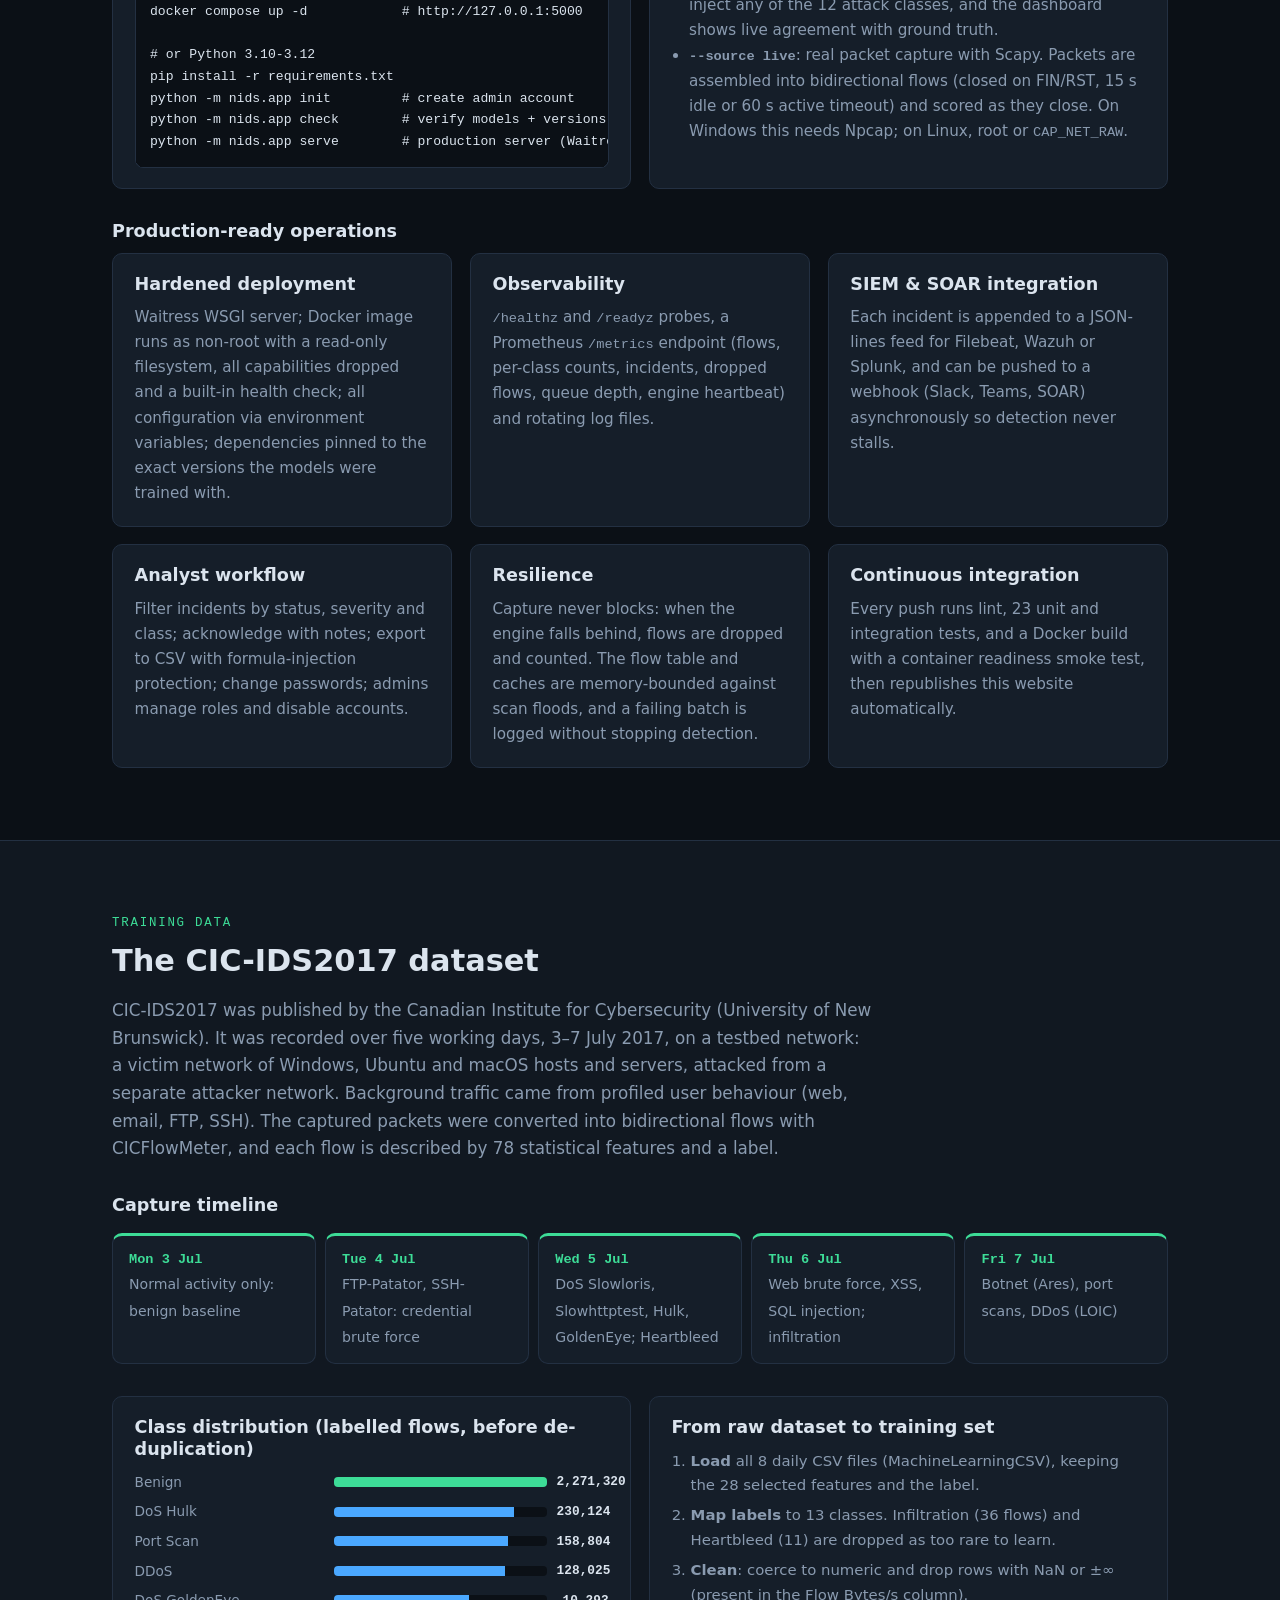
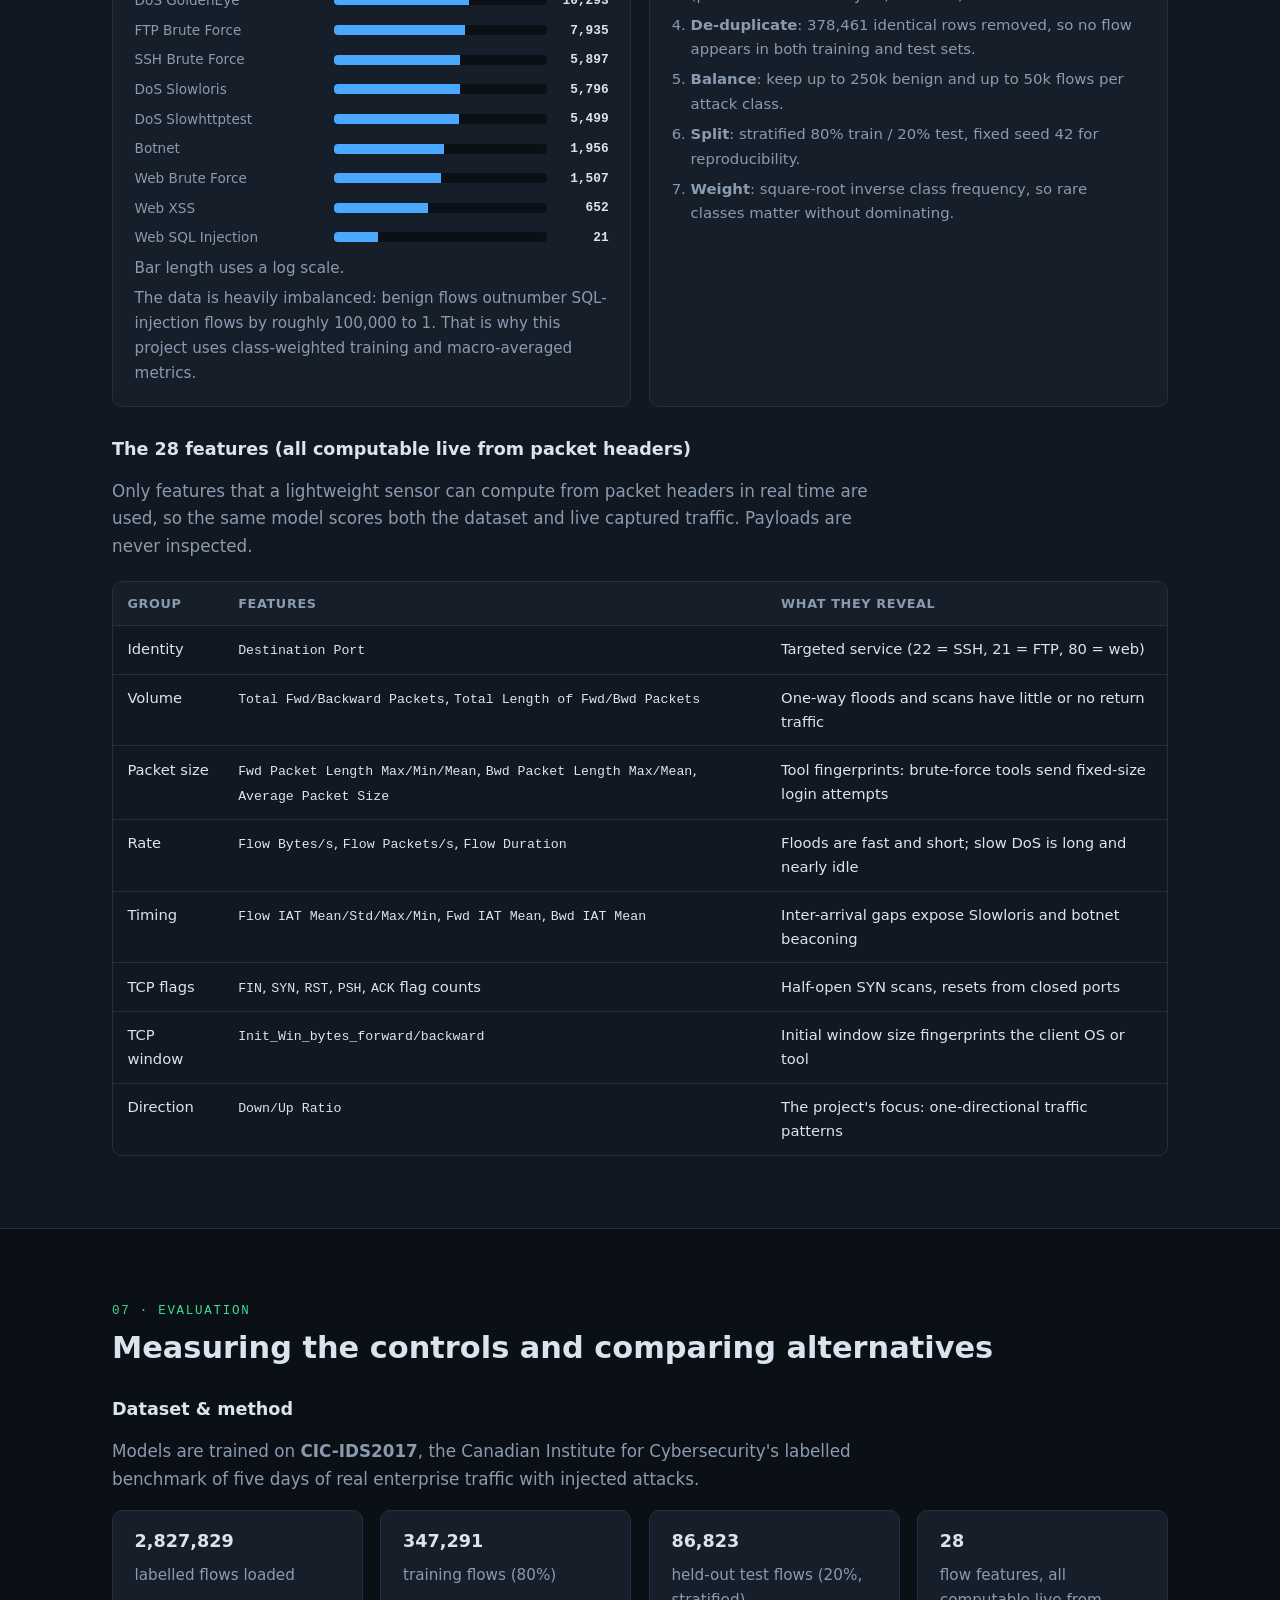
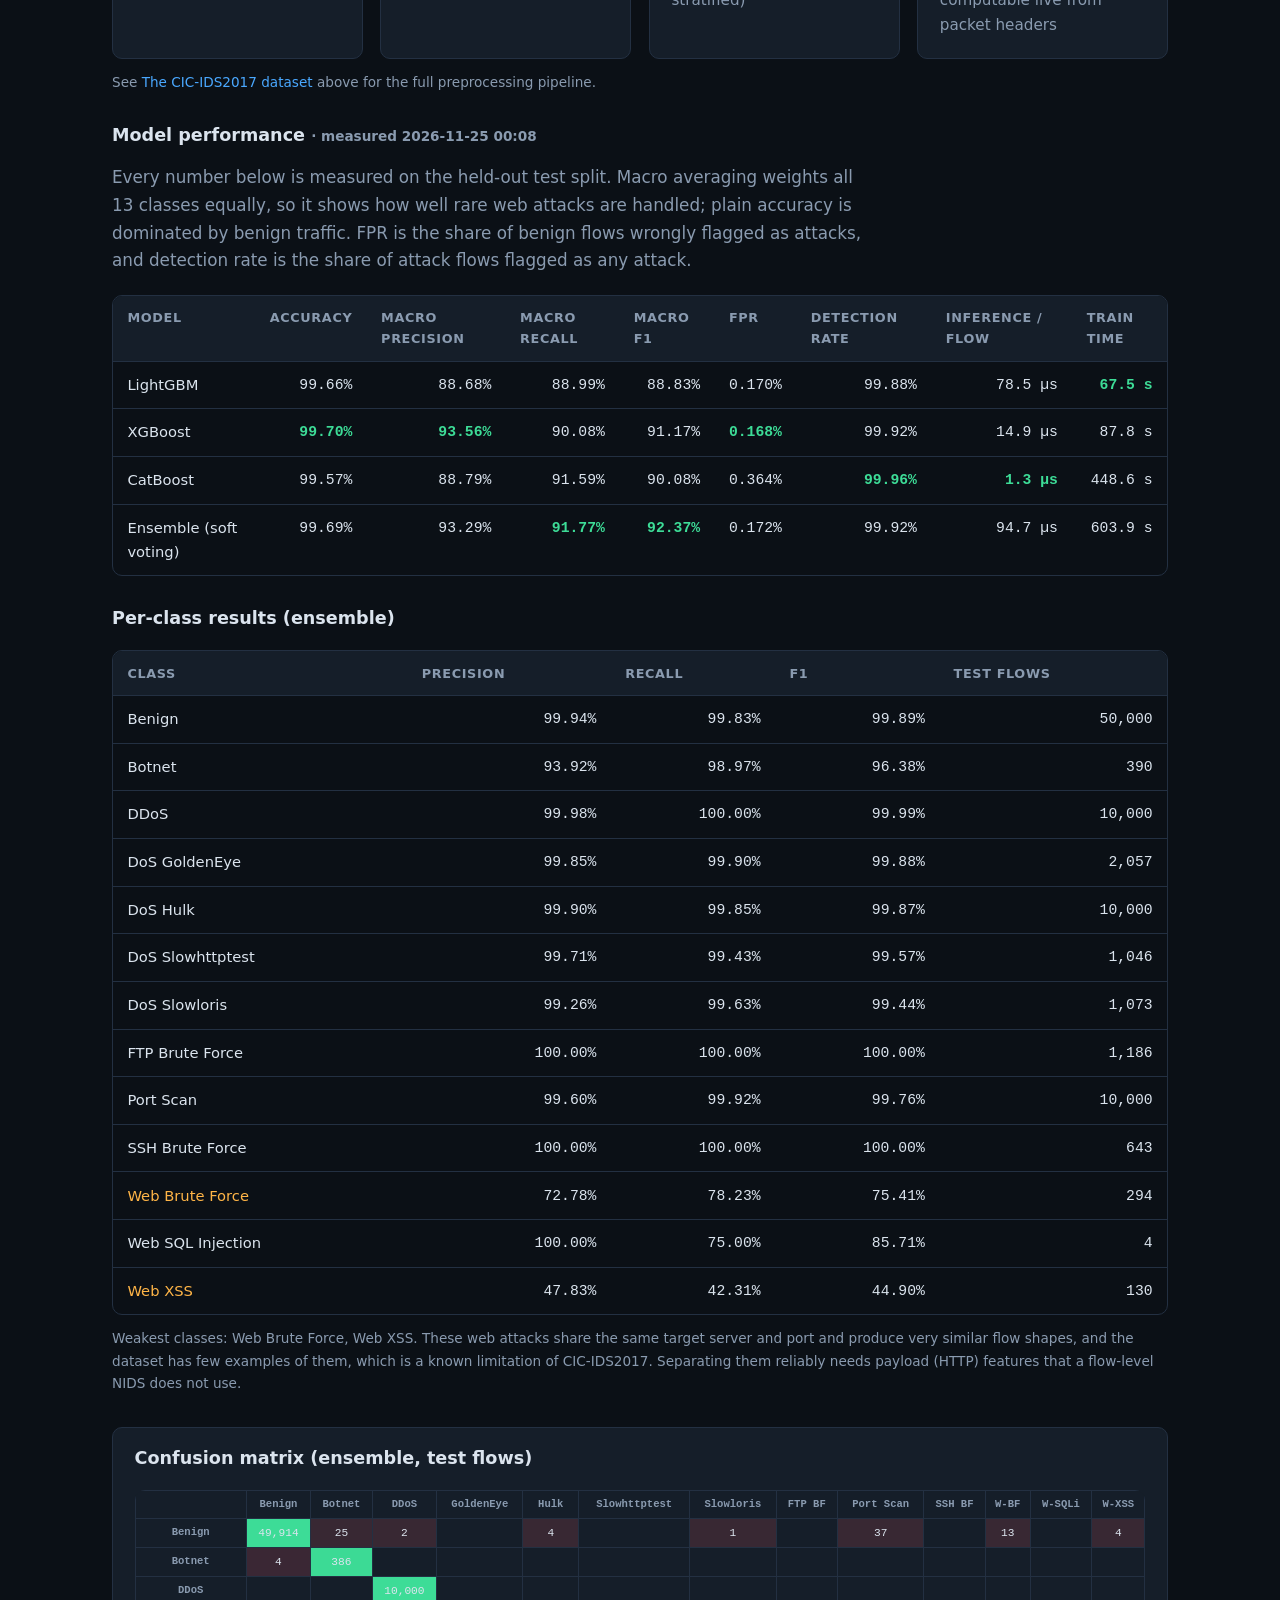
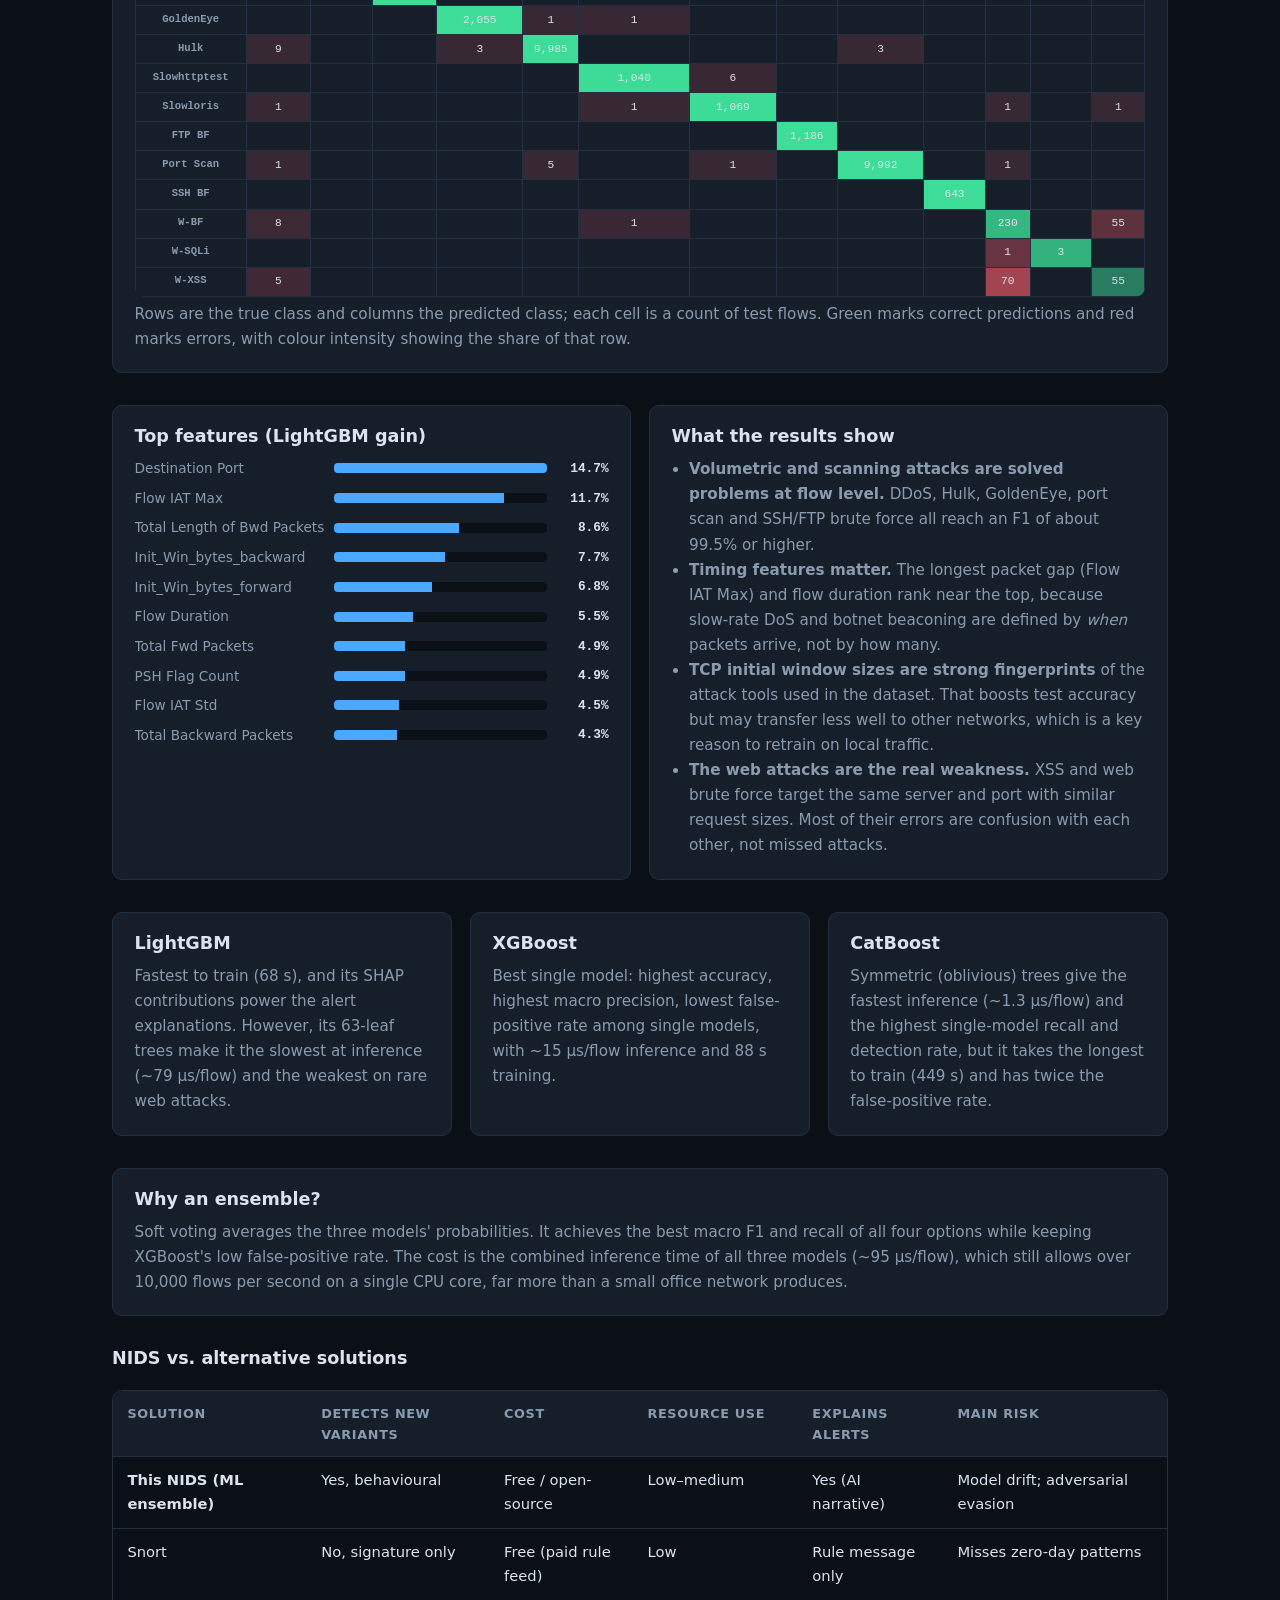
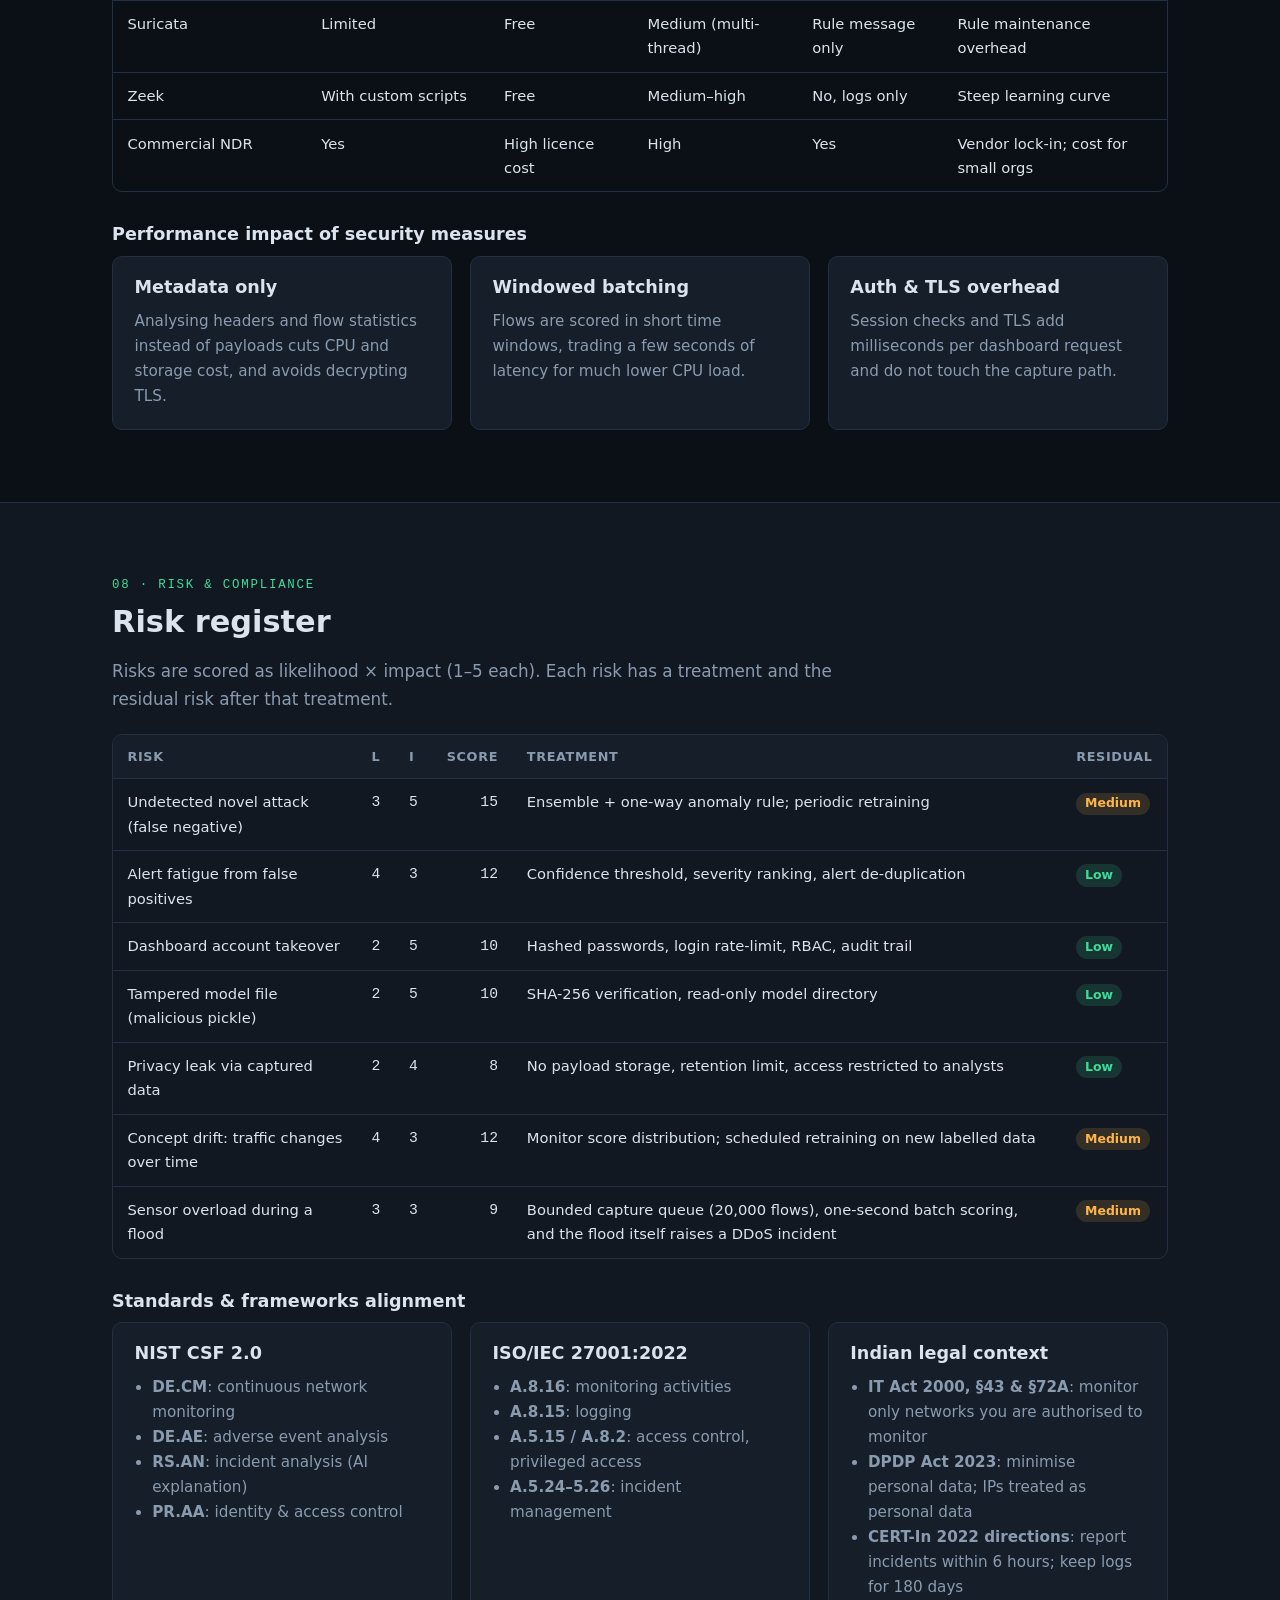
==== commit cdd56876: "Production hardening: Waitress, Docker, CI, observability, SIEM export, admin features Reliability -" ====
--- a/index.html
+++ b/index.html
@@ -363,10 +363,15 @@
     <div class="grid g2">
       <div class="card">
         <h3>Quick start</h3>
-<pre class="code">pip install -r requirements.txt
-python -m nids.train            # train + evaluate (~10 min)
+<pre class="code"># Docker (recommended)
+docker compose run --rm -e NIDS_ADMIN_PASSWORD=... nids init
+docker compose up -d            # http://127.0.0.1:5000
+
+# or Python 3.10-3.12
+pip install -r requirements.txt
 python -m nids.app init         # create admin account
-python -m nids.app run          # http://127.0.0.1:5000</pre>
+python -m nids.app check        # verify models + versions
+python -m nids.app serve        # production server (Waitress)</pre>
       </div>
       <div class="card">
         <h3>Traffic sources</h3>
@@ -375,6 +380,15 @@
           <li><b><code>--source live</code></b>: real packet capture with Scapy. Packets are assembled into bidirectional flows (closed on FIN/RST, 15 s idle or 60 s active timeout) and scored as they close. On Windows this needs Npcap; on Linux, root or <code>CAP_NET_RAW</code>.</li>
         </ul>
       </div>
+    </div>
+    <h3 class="mt">Production-ready operations</h3>
+    <div class="grid g3">
+      <div class="card"><h3>Hardened deployment</h3><p>Waitress WSGI server; Docker image runs as non-root with a read-only filesystem, all capabilities dropped and a built-in health check; all configuration via environment variables; dependencies pinned to the exact versions the models were trained with.</p></div>
+      <div class="card"><h3>Observability</h3><p><code>/healthz</code> and <code>/readyz</code> probes, a Prometheus <code>/metrics</code> endpoint (flows, per-class counts, incidents, dropped flows, queue depth, engine heartbeat) and rotating log files.</p></div>
+      <div class="card"><h3>SIEM &amp; SOAR integration</h3><p>Each incident is appended to a JSON-lines feed for Filebeat, Wazuh or Splunk, and can be pushed to a webhook (Slack, Teams, SOAR) asynchronously so detection never stalls.</p></div>
+      <div class="card"><h3>Analyst workflow</h3><p>Filter incidents by status, severity and class; acknowledge with notes; export to CSV with formula-injection protection; change passwords; admins manage roles and disable accounts.</p></div>
+      <div class="card"><h3>Resilience</h3><p>Capture never blocks: when the engine falls behind, flows are dropped and counted. The flow table and caches are memory-bounded against scan floods, and a failing batch is logged without stopping detection.</p></div>
+      <div class="card"><h3>Continuous integration</h3><p>Every push runs lint, 23 unit and integration tests, and a Docker build with a container readiness smoke test, then republishes this website automatically.</p></div>
     </div>
   </div>
 </section>
@@ -619,7 +633,7 @@
 </section>
 
 <footer>
-  <div class="wrap">NIDS · ML-Based Network Intrusion Detection System</div>
+  <div class="wrap">NIDS · ML-Based Network Intrusion Detection System · v1.0.0 · <a href="https://github.com/Nethrapalmjali/NIDS">Source on GitHub</a> · MIT License</div>
 </footer>
 
 <script src="assets/results.js"></script>
